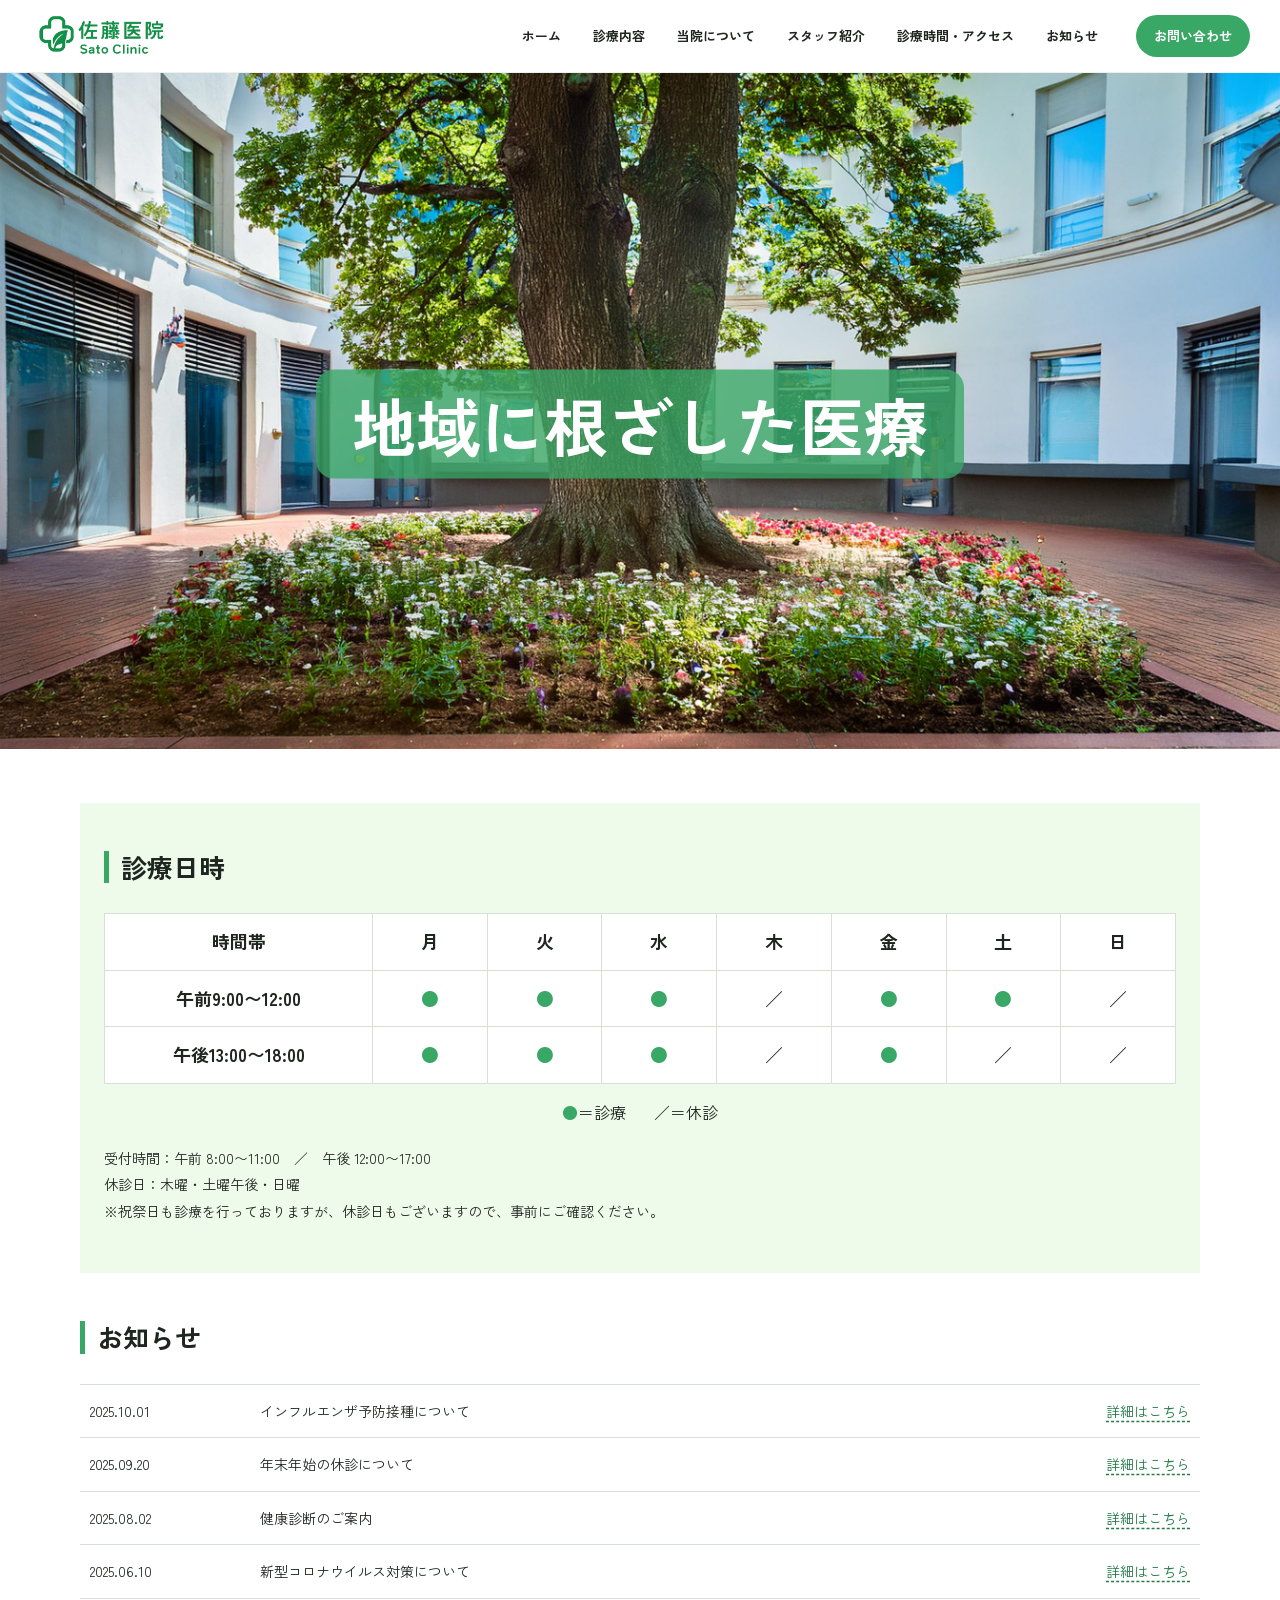
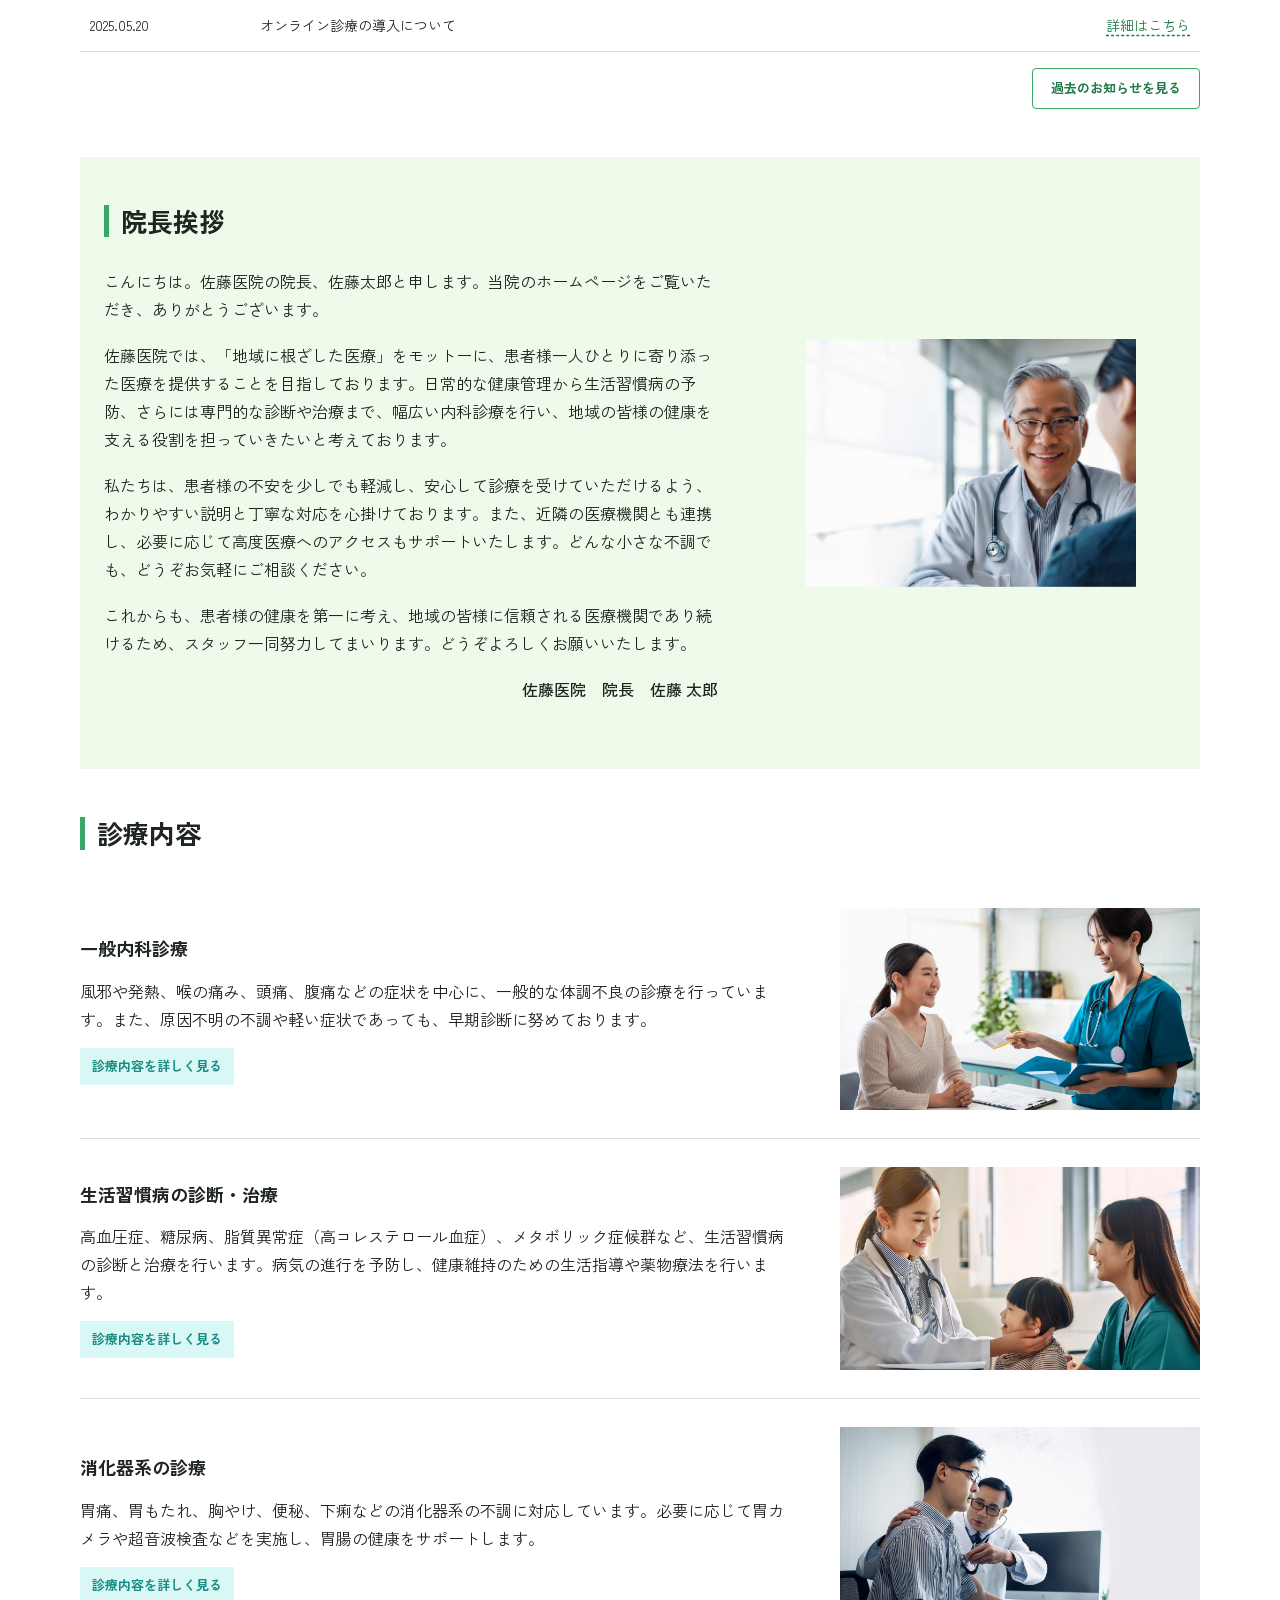
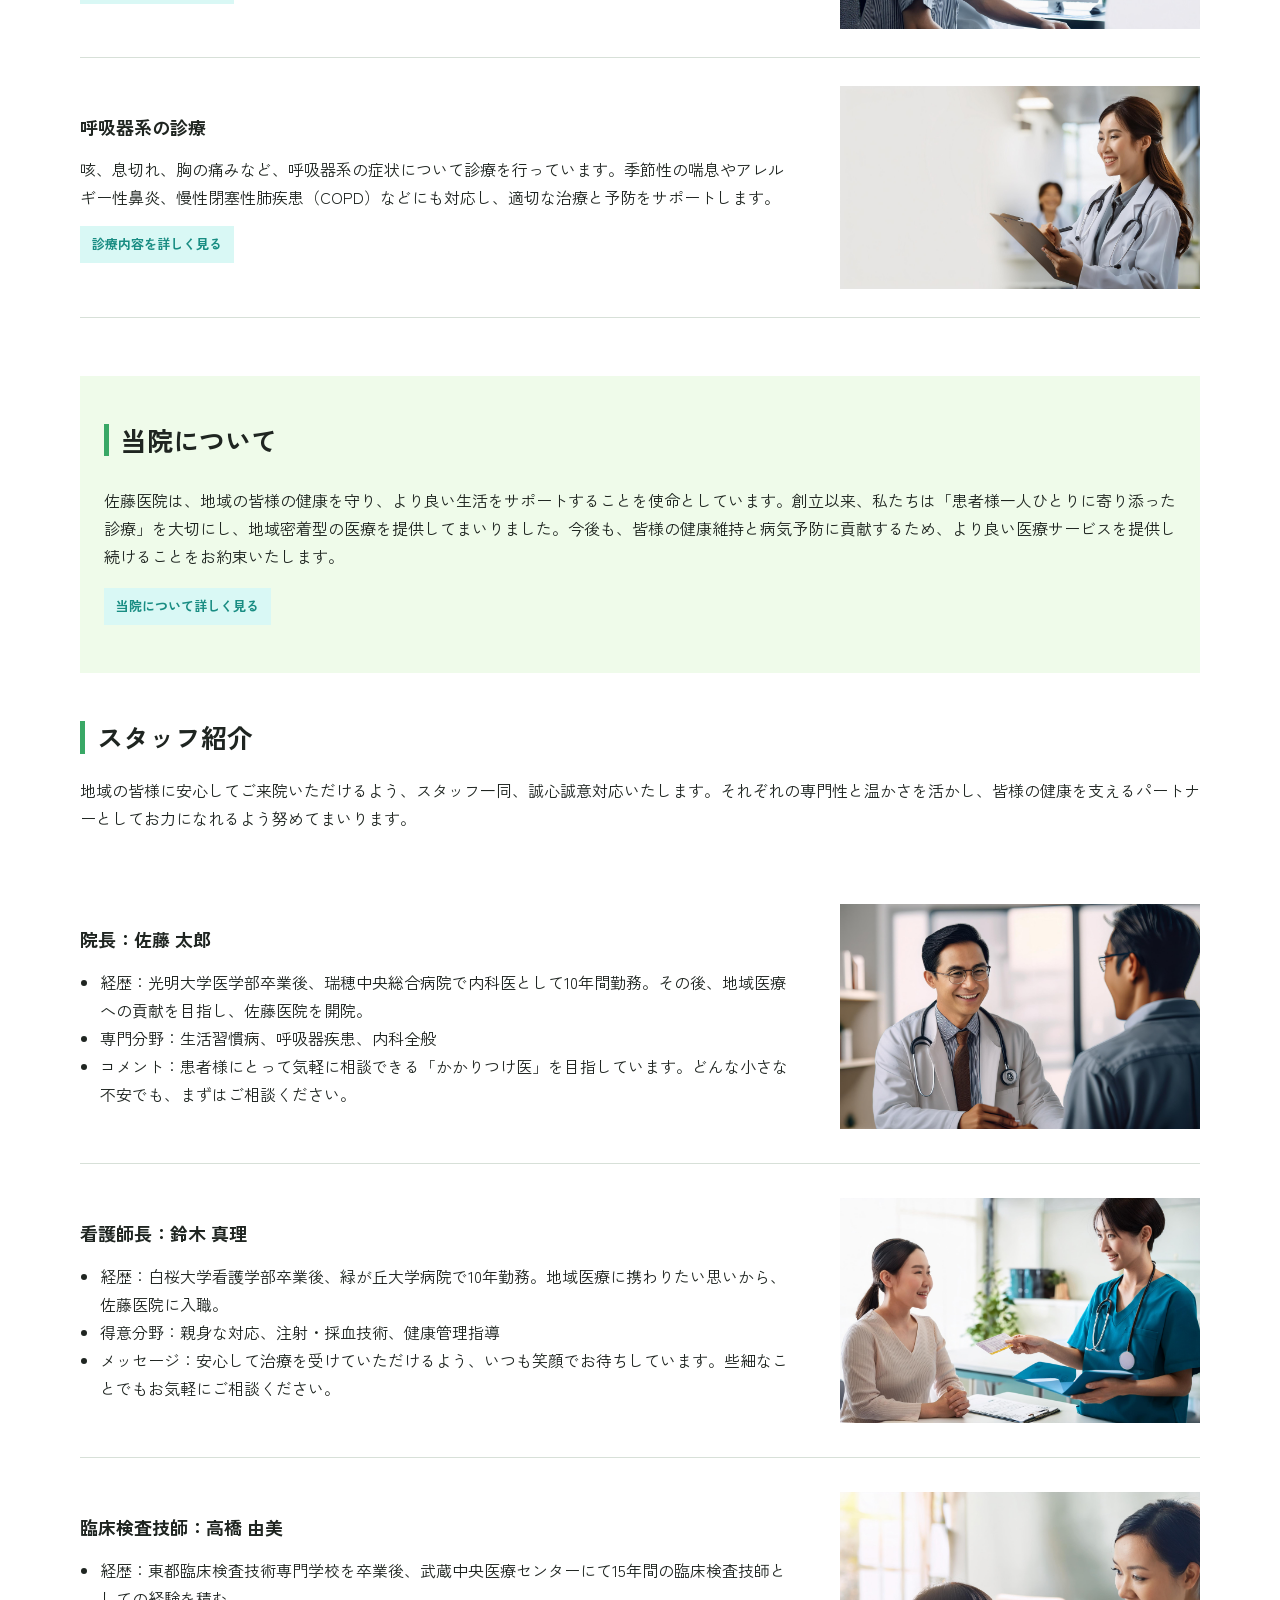
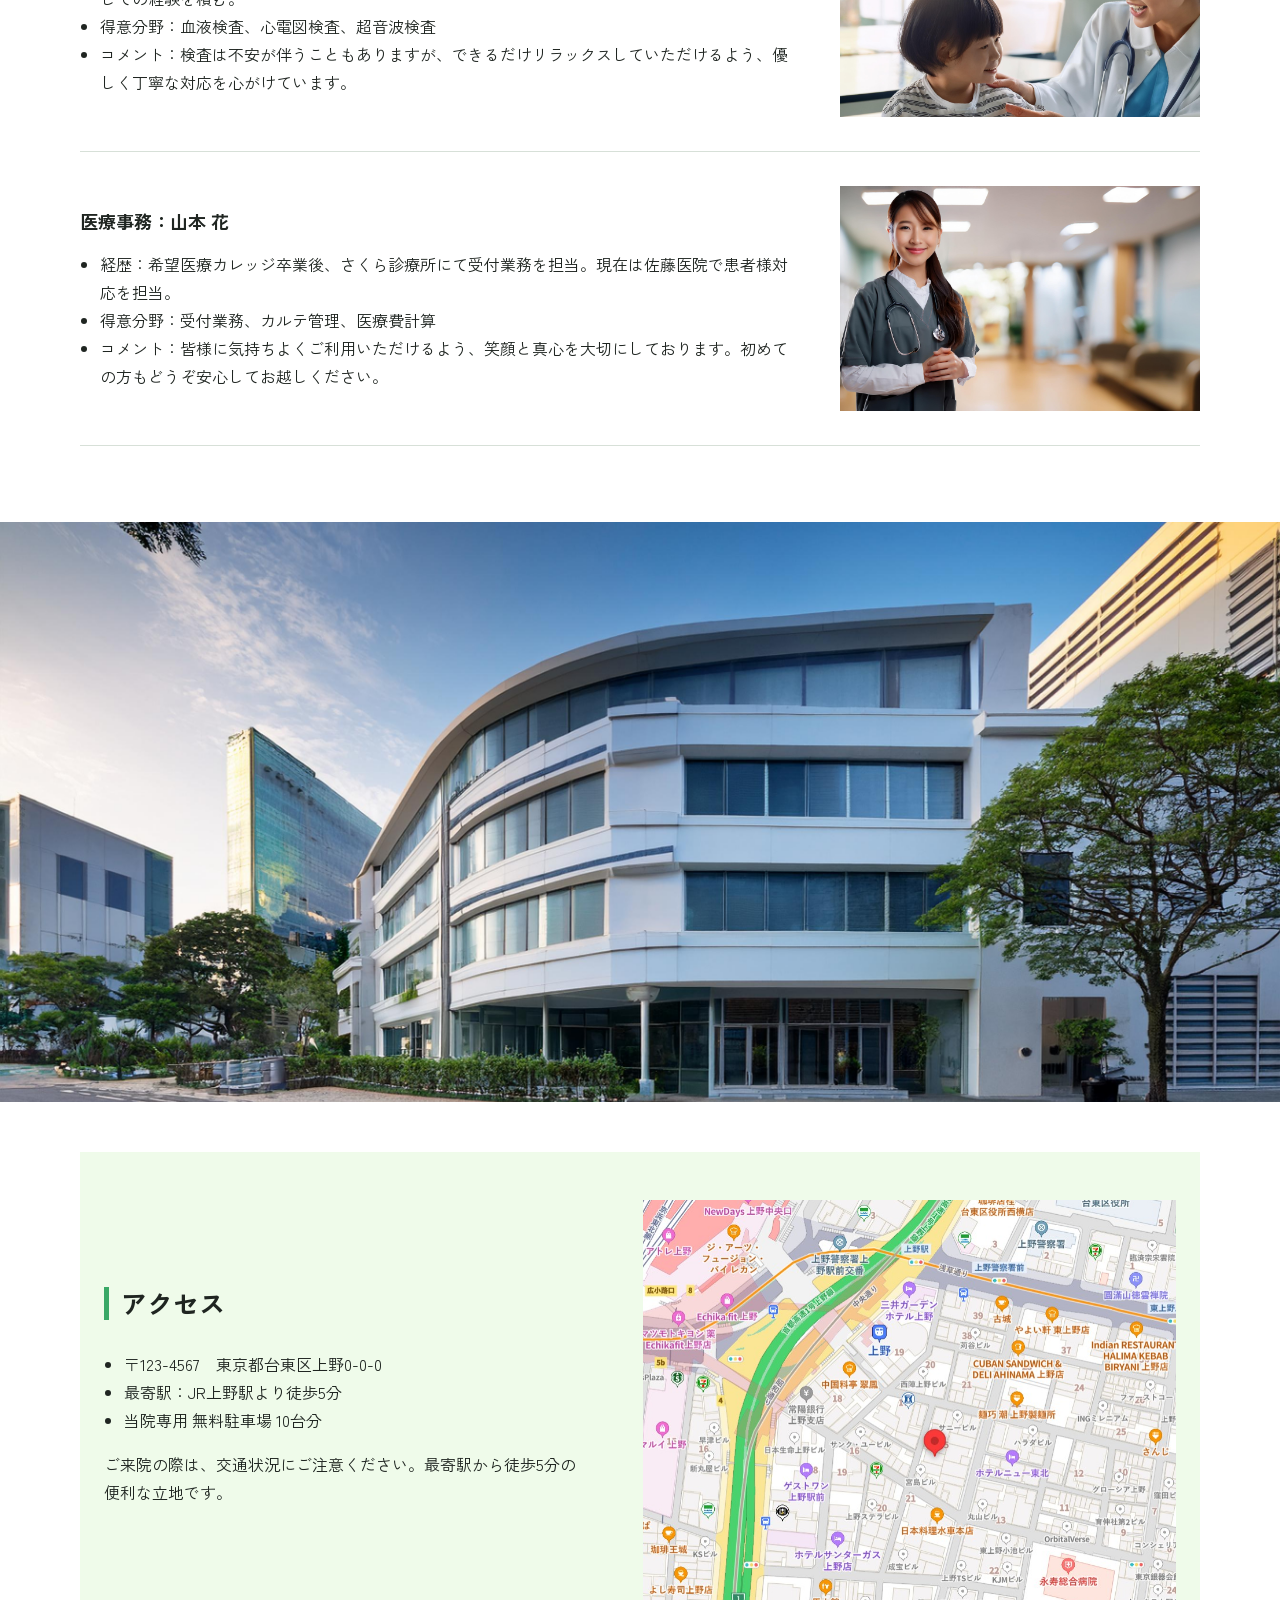
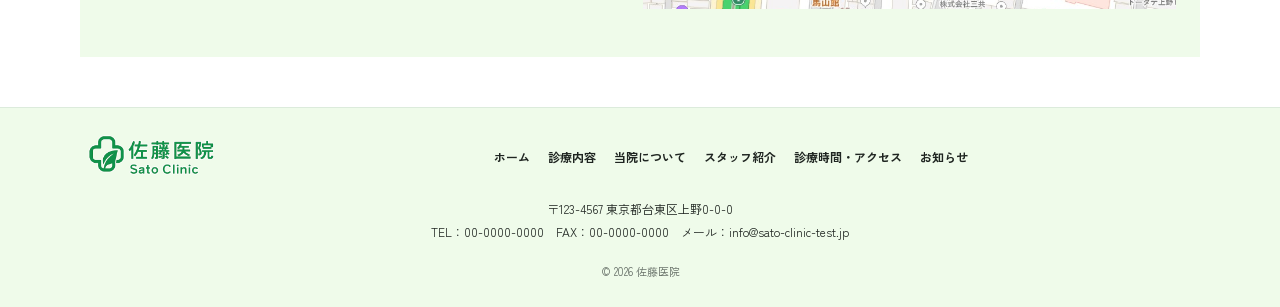
==== index.html @ 39b51974 "スマホ化をコミット" ====
<!doctype html>
<html lang="ja">

<head>
  <meta charset="UTF-8">
  <meta name="viewport" content="width=device-width, initial-scale=1.0">
  <meta name="description" content="佐藤医院は地域に根ざした医療を大切にし、患者様一人ひとりに寄り添った診療を行っています。">
  <title>佐藤医院 | 地域に根ざした医療</title>
  <link rel="preconnect" href="https://fonts.googleapis.com">
  <link rel="preconnect" href="https://fonts.gstatic.com" crossorigin>
  <link href="https://fonts.googleapis.com/css2?family=Zen+Kaku+Gothic+New:wght@400;500;700&display=swap"
    rel="stylesheet">
  <link rel="stylesheet" href="CSS/style.css">
</head>

<body>
  <header class="site-header">
    <div class="header-inner">
      <a class="brand" href="#top" aria-label="佐藤医院 トップへ">
        <img src="img/logo.png" alt="佐藤医院 Sato Clinic">
      </a>
      <button class="menu-toggle" type="button" aria-expanded="false" aria-controls="global-nav" aria-label="メニューを開く">
        <span class="menu-icon" aria-hidden="true"><span></span><span></span><span></span></span>
        <span class="menu-label">メニュー</span>
      </button>
      <nav id="global-nav" class="global-nav" aria-label="メインナビゲーション">
        <a href="#top">ホーム</a>
        <a href="#services">診療内容</a>
        <a href="#about">当院について</a>
        <a href="#staff">スタッフ紹介</a>
        <a href="#hours">診療時間・アクセス</a>
        <a href="#news">お知らせ</a>
        <a class="contact-button mobile-contact" href="mailto:info@sato-clinic-test.jp">お問い合わせ</a>
      </nav>
      <a class="contact-button" href="mailto:info@sato-clinic-test.jp">お問い合わせ</a>
    </div>
  </header>

  <main id="top">
    <section class="hero" aria-label="メインビジュアル">
      <img src="img/hero.jpg" alt="佐藤医院の中庭">
      <div class="hero-copy">地域に根ざした医療</div>
    </section>

    <div class="page-width">
      <section id="hours" class="section tint-section hours-section">
        <h2 class="section-title">診療日時</h2>
        <div class="table-wrap">
          <table class="hours-table">
            <thead>
              <tr>
                <th>時間帯</th>
                <th>月</th>
                <th>火</th>
                <th>水</th>
                <th>木</th>
                <th>金</th>
                <th>土</th>
                <th>日</th>
              </tr>
            </thead>
            <tbody>
              <tr>
                <th>午前9:00〜12:00</th>
                <td class="open">●</td>
                <td class="open">●</td>
                <td class="open">●</td>
                <td>／</td>
                <td class="open">●</td>
                <td class="open">●</td>
                <td>／</td>
              </tr>
              <tr>
                <th>午後13:00〜18:00</th>
                <td class="open">●</td>
                <td class="open">●</td>
                <td class="open">●</td>
                <td>／</td>
                <td class="open">●</td>
                <td>／</td>
                <td>／</td>
              </tr>
            </tbody>
          </table>
        </div>
        <div class="legend"><span><b class="open-dot">●</b>＝診療</span><span>／＝休診</span></div>
        <div class="hours-note">
          <p>受付時間：午前 8:00〜11:00　／　午後 12:00〜17:00</p>
          <p>休診日：木曜・土曜午後・日曜</p>
          <p>※祝祭日も診療を行っておりますが、休診日もございますので、事前にご確認ください。</p>
        </div>
      </section>

      <section id="news" class="section news-section">
        <h2 class="section-title">お知らせ</h2>
        <div class="news-list">
          <a href="#"><time>2025.10.01</time><span>インフルエンザ予防接種について</span><em>詳細はこちら</em></a>
          <a href="#"><time>2025.09.20</time><span>年末年始の休診について</span><em>詳細はこちら</em></a>
          <a href="#"><time>2025.08.02</time><span>健康診断のご案内</span><em>詳細はこちら</em></a>
          <a href="#"><time>2025.06.10</time><span>新型コロナウイルス対策について</span><em>詳細はこちら</em></a>
          <a href="#"><time>2025.05.20</time><span>オンライン診療の導入について</span><em>詳細はこちら</em></a>
        </div>
        <div class="section-action"><a class="outline-button" href="#">過去のお知らせを見る</a></div>
      </section>

      <section class="section tint-section split-section director-section">
        <div class="split-copy">
          <h2 class="section-title">院長挨拶</h2>
          <p>こんにちは。佐藤医院の院長、佐藤太郎と申します。当院のホームページをご覧いただき、ありがとうございます。</p>
          <p>
            佐藤医院では、「地域に根ざした医療」をモットーに、患者様一人ひとりに寄り添った医療を提供することを目指しております。日常的な健康管理から生活習慣病の予防、さらには専門的な診断や治療まで、幅広い内科診療を行い、地域の皆様の健康を支える役割を担っていきたいと考えております。
          </p>
          <p>
            私たちは、患者様の不安を少しでも軽減し、安心して診療を受けていただけるよう、わかりやすい説明と丁寧な対応を心掛けております。また、近隣の医療機関とも連携し、必要に応じて高度医療へのアクセスもサポートいたします。どんな小さな不調でも、どうぞお気軽にご相談ください。
          </p>
          <p>これからも、患者様の健康を第一に考え、地域の皆様に信頼される医療機関であり続けるため、スタッフ一同努力してまいります。どうぞよろしくお願いいたします。</p>
          <p class="signature">佐藤医院　院長　佐藤 太郎</p>
        </div>
        <figure class="split-image"><img src="img/director.jpg" alt="患者様と話す院長"></figure>
      </section>

      <section id="services" class="section services-section">
        <h2 class="section-title">診療内容</h2>
        <article class="service-row">
          <div>
            <h3>一般内科診療</h3>
            <p>風邪や発熱、喉の痛み、頭痛、腹痛などの症状を中心に、一般的な体調不良の診療を行っています。また、原因不明の不調や軽い症状であっても、早期診断に努めております。</p><a
              class="small-button" href="#">診療内容を詳しく見る</a>
          </div>
          <img src="img/service_general.jpg" alt="一般内科診療のイメージ">
        </article>
        <article class="service-row">
          <div>
            <h3>生活習慣病の診断・治療</h3>
            <p>高血圧症、糖尿病、脂質異常症（高コレステロール血症）、メタボリック症候群など、生活習慣病の診断と治療を行います。病気の進行を予防し、健康維持のための生活指導や薬物療法を行います。</p><a
              class="small-button" href="#">診療内容を詳しく見る</a>
          </div>
          <img src="img/service_lifestyle.jpg" alt="生活習慣病診療のイメージ">
        </article>
        <article class="service-row">
          <div>
            <h3>消化器系の診療</h3>
            <p>胃痛、胃もたれ、胸やけ、便秘、下痢などの消化器系の不調に対応しています。必要に応じて胃カメラや超音波検査などを実施し、胃腸の健康をサポートします。</p><a class="small-button"
              href="#">診療内容を詳しく見る</a>
          </div>
          <img src="img/service_digestive.jpg" alt="消化器系の診療イメージ">
        </article>
        <article class="service-row">
          <div>
            <h3>呼吸器系の診療</h3>
            <p>咳、息切れ、胸の痛みなど、呼吸器系の症状について診療を行っています。季節性の喘息やアレルギー性鼻炎、慢性閉塞性肺疾患（COPD）などにも対応し、適切な治療と予防をサポートします。</p><a
              class="small-button" href="#">診療内容を詳しく見る</a>
          </div>
          <img src="img/service_respiratory.jpg" alt="呼吸器系の診療イメージ">
        </article>
      </section>

      <section id="about" class="section tint-section about-section">
        <h2 class="section-title">当院について</h2>
        <p>
          佐藤医院は、地域の皆様の健康を守り、より良い生活をサポートすることを使命としています。創立以来、私たちは「患者様一人ひとりに寄り添った診療」を大切にし、地域密着型の医療を提供してまいりました。今後も、皆様の健康維持と病気予防に貢献するため、より良い医療サービスを提供し続けることをお約束いたします。
        </p>
        <a class="small-button" href="#">当院について詳しく見る</a>
      </section>

      <section id="staff" class="section staff-section">
        <h2 class="section-title">スタッフ紹介</h2>
        <p class="section-intro">
          地域の皆様に安心してご来院いただけるよう、スタッフ一同、誠心誠意対応いたします。それぞれの専門性と温かさを活かし、皆様の健康を支えるパートナーとしてお力になれるよう努めてまいります。</p>

        <article class="staff-row">
          <div>
            <h3>院長：佐藤 太郎</h3>
            <ul>
              <li>経歴：光明大学医学部卒業後、瑞穂中央総合病院で内科医として10年間勤務。その後、地域医療への貢献を目指し、佐藤医院を開院。</li>
              <li>専門分野：生活習慣病、呼吸器疾患、内科全般</li>
              <li>コメント：患者様にとって気軽に相談できる「かかりつけ医」を目指しています。どんな小さな不安でも、まずはご相談ください。</li>
            </ul>
          </div>
          <img src="img/staff_director.jpg" alt="院長 佐藤太郎">
        </article>
        <article class="staff-row">
          <div>
            <h3>看護師長：鈴木 真理</h3>
            <ul>
              <li>経歴：白桜大学看護学部卒業後、緑が丘大学病院で10年勤務。地域医療に携わりたい思いから、佐藤医院に入職。</li>
              <li>得意分野：親身な対応、注射・採血技術、健康管理指導</li>
              <li>メッセージ：安心して治療を受けていただけるよう、いつも笑顔でお待ちしています。些細なことでもお気軽にご相談ください。</li>
            </ul>
          </div>
          <img src="img/staff_nurse.jpg" alt="看護師長 鈴木真理">
        </article>
        <article class="staff-row">
          <div>
            <h3>臨床検査技師：高橋 由美</h3>
            <ul>
              <li>経歴：東都臨床検査技術専門学校を卒業後、武蔵中央医療センターにて15年間の臨床検査技師としての経験を積む。</li>
              <li>得意分野：血液検査、心電図検査、超音波検査</li>
              <li>コメント：検査は不安が伴うこともありますが、できるだけリラックスしていただけるよう、優しく丁寧な対応を心がけています。</li>
            </ul>
          </div>
          <img src="img/staff_technician.jpg" alt="臨床検査技師 高橋由美">
        </article>
        <article class="staff-row">
          <div>
            <h3>医療事務：山本 花</h3>
            <ul>
              <li>経歴：希望医療カレッジ卒業後、さくら診療所にて受付業務を担当。現在は佐藤医院で患者様対応を担当。</li>
              <li>得意分野：受付業務、カルテ管理、医療費計算</li>
              <li>コメント：皆様に気持ちよくご利用いただけるよう、笑顔と真心を大切にしております。初めての方もどうぞ安心してお越しください。</li>
            </ul>
          </div>
          <img src="img/staff_office.jpg" alt="医療事務 山本花">
        </article>
      </section>
    </div>

    <section class="hospital-visual"><img src="img/hospital.jpg" alt="佐藤医院 外観"></section>

    <div class="page-width">
      <section id="access" class="section tint-section access-section">
        <div class="access-copy">
          <h2 class="section-title">アクセス</h2>
          <ul>
            <li>〒123-4567　東京都台東区上野0-0-0</li>
            <li>最寄駅：JR上野駅より徒歩5分</li>
            <li>当院専用 無料駐車場 10台分</li>
          </ul>
          <p>ご来院の際は、交通状況にご注意ください。最寄駅から徒歩5分の便利な立地です。</p>
        </div>
        <a class="map-link" href="https://maps.google.com/" target="_blank" rel="noopener"><img src="img/map.jpg"
            alt="佐藤医院周辺地図"></a>
      </section>
    </div>
  </main>

  <footer class="site-footer">
    <div class="footer-inner page-width">
      <img class="footer-logo" src="img/logo.png" alt="佐藤医院">
      <nav class="footer-nav" aria-label="フッターナビゲーション">
        <a href="#top">ホーム</a><a href="#services">診療内容</a><a href="#about">当院について</a><a href="#staff">スタッフ紹介</a><a
          href="#hours">診療時間・アクセス</a><a href="#news">お知らせ</a>
      </nav>
      <div class="footer-info">
        <p>〒123-4567 東京都台東区上野0-0-0</p>
        <p>TEL：00-0000-0000　FAX：00-0000-0000　メール：info@sato-clinic-test.jp</p>
      </div>
      <small>© 2026 佐藤医院</small>
    </div>
  </footer>
  <script src="JS/script.js"></script>
</body>

</html>
---- CSS/style.css ----
:root {
  --green: #39a866;
  --green-dark: #237b48;
  --green-soft: #effbea;
  --line: #d7e0d8;
  --text: #1f2521;
  --muted: #687169;
  --white: #fff;
  --max: 1120px;
}

* {
  box-sizing: border-box
}

html {
  scroll-behavior: smooth
}

body {
  margin: 0;
  font-family: "Zen Kaku Gothic New", "Noto Sans JP", sans-serif;
  color: var(--text);
  background: #fff;
  line-height: 1.75;
  font-size: 16px
}

a {
  color: inherit;
  text-decoration: none
}

img {
  display: block;
  max-width: 100%
}

.page-width {
  width: min(var(--max), calc(100% - 48px));
  margin-inline: auto
}

.site-header {
  position: sticky;
  top: 0;
  z-index: 100;
  background: rgba(255, 255, 255, .96);
  border-bottom: 1px solid #edf0ed;
  backdrop-filter: blur(8px)
}

.header-inner {
  width: min(1220px, calc(100% - 36px));
  height: 72px;
  margin: auto;
  display: flex;
  align-items: center;
  gap: 22px
}

.brand {
  width: 145px;
  flex: 0 0 auto
}

.brand img,
.footer-logo {
  width: 100%;
  height: auto
}

.global-nav {
  display: flex;
  align-items: stretch;
  margin-left: auto;
  height: 100%
}

.global-nav a {
  display: flex;
  align-items: center;
  justify-content: center;
  padding: 0 16px;
  font-size: 13px;
  font-weight: 700;
  white-space: nowrap;
  transition: .2s
}

.global-nav a:hover {
  color: var(--green-dark);
  background: var(--green-soft)
}

.contact-button,
.outline-button,
.small-button {
  display: inline-flex;
  align-items: center;
  justify-content: center;
  border-radius: 4px;
  font-weight: 700;
  transition: .2s
}

.contact-button {
  background: var(--green);
  color: #fff;
  padding: 10px 18px;
  font-size: 13px;
  white-space: nowrap;
  border-radius: 999px
}

.contact-button:hover {
  background: var(--green-dark)
}

.global-nav .mobile-contact {
  display: none
}

.menu-toggle {
  display: none;
  margin-left: auto;
  border: 1px solid var(--green);
  background: #fff;
  color: var(--green-dark);
  padding: 9px 12px;
  border-radius: 4px;
  font-weight: 700;
  align-items: center;
  gap: 8px;
  cursor: pointer
}

.menu-icon {
  position: relative;
  display: inline-block;
  width: 20px;
  height: 14px;
  flex: 0 0 20px
}

.menu-icon span {
  position: absolute;
  left: 0;
  width: 20px;
  height: 2px;
  border-radius: 2px;
  background: currentColor;
  transition: transform .2s ease, opacity .2s ease
}

.menu-icon span:nth-child(1) {
  top: 0
}

.menu-icon span:nth-child(2) {
  top: 6px
}

.menu-icon span:nth-child(3) {
  top: 12px
}

.menu-toggle[aria-expanded="true"] .menu-icon span:nth-child(1) {
  transform: translateY(6px) rotate(45deg)
}

.menu-toggle[aria-expanded="true"] .menu-icon span:nth-child(2) {
  opacity: 0
}

.menu-toggle[aria-expanded="true"] .menu-icon span:nth-child(3) {
  transform: translateY(-6px) rotate(-45deg)
}

.hero {
  position: relative;
  max-width: 1440px;
  margin: auto;
  aspect-ratio: 1440/760;
  overflow: hidden
}

.hero>img {
  width: 100%;
  height: 100%;
  object-fit: cover;
  object-position: center 47%
}

.hero-copy {
  position: absolute;
  left: 50%;
  top: 52%;
  transform: translate(-50%, -50%);
  padding: 16px 36px;
  background: rgba(57, 168, 102, .78);
  color: #fff;
  font-size: clamp(38px, 5vw, 72px);
  font-weight: 700;
  line-height: 1.2;
  white-space: nowrap;
  border-radius: 18px;
}

.section {
  padding: 48px 0
}

.tint-section {
  background: var(--green-soft);
  padding-inline: 24px
}

.section-title {
  margin: 0 0 30px;
  padding-left: 12px;
  border-left: 5px solid var(--green);
  font-size: 26px;
  line-height: 1.25;
  font-weight: 700
}

.section-intro {
  margin: -8px 0 38px
}

.hours-section {
  margin-top: 54px
}

.table-wrap {
  overflow-x: auto
}

.hours-table {
  width: 100%;
  border-collapse: collapse;
  background: #fff;
  table-layout: fixed;
}

.hours-table th,
.hours-table td {
  border: 1px solid var(--line);
  padding: 12px 6px;
  text-align: center;
  font-size: 18px;
}

.hours-table th:first-child,
.hours-table td:first-child {
  width: 25%;
  text-align: center;
  padding-left: 8px;
  padding-right: 8px;
}

.hours-table th:not(:first-child),
.hours-table td:not(:first-child) {
  width: 10.7%;
}

.hours-table thead th {
  font-weight: 700
}

.hours-table tbody th {
  text-align: left;
  padding-left: 20px
}

.open,
.open-dot {
  color: var(--green);
  font-weight: 700
}

.legend {
  display: flex;
  justify-content: center;
  gap: 28px;
  margin: 14px 0 20px
}

.hours-note {
  font-size: 14px
}

.hours-note p {
  margin: 2px 0
}

.news-list {
  border-top: 1px solid var(--line)
}

.news-list a {
  display: grid;
  grid-template-columns: 150px 1fr 120px;
  align-items: center;
  gap: 20px;
  padding: 14px 10px;
  border-bottom: 1px solid var(--line);
  font-size: 14px
}

.news-list a:hover {
  background: #f8fbf8
}

.news-list em {
  justify-self: end;
  color: var(--green-dark);
  font-style: normal;
  text-decoration: underline;
  text-decoration-style: dashed;
  text-underline-offset: 4px
}

.section-action {
  text-align: right;
  margin-top: 16px
}

.outline-button {
  border: 1px solid var(--green);
  color: var(--green-dark);
  padding: 8px 18px;
  font-size: 13px;
  background: #fff
}

.outline-button:hover,
.small-button:hover {
  background: var(--green);
  color: #fff
}

.split-section {
  display: grid;
  grid-template-columns: 1.35fr .9fr;
  gap: 48px;
  align-items: center
}

.split-copy p {
  margin: 0 0 18px
}

.signature {
  text-align: right;
  font-weight: 500
}

.split-image img {
  width: 100%;
  aspect-ratio: 4/3;
  object-fit: cover
}

.services-section {
  padding-bottom: 30px
}

.service-row,
.staff-row {
  display: grid;
  grid-template-columns: 1fr 360px;
  gap: 50px;
  padding: 28px 0;
  border-bottom: 1px solid var(--line);
  align-items: center
}

.service-row h3,
.staff-row h3 {
  font-size: 18px;
  margin: 0 0 12px
}

.service-row p {
  margin: 0 0 15px
}

.service-row img {
  width: 100%;
  aspect-ratio: 16/9;
  object-fit: cover
}

.small-button {
  background: #d9f8f5;
  color: #198d83;
  padding: 7px 12px;
  font-size: 13px;
  border-radius: 0
}

.about-section {
  margin-top: 28px
}

.about-section p {
  margin: 0 0 18px
}

.staff-row {
  grid-template-columns: 1fr 360px;
  padding-block: 34px
}

.staff-row ul {
  margin: 0;
  padding-left: 20px
}

.staff-row img {
  width: 100%;
  aspect-ratio: 16/10;
  object-fit: cover
}

.hospital-visual {
  margin-top: 28px
}

.hospital-visual img {
  width: 100%;
  max-height: 580px;
  object-fit: cover
}

.access-section {
  margin: 50px auto;
  display: grid;
  grid-template-columns: 1fr 1.1fr;
  gap: 55px;
  align-items: center
}

.access-copy ul {
  padding-left: 20px
}

.map-link img {
  width: 100%;
  aspect-ratio: 1.3/1;
  object-fit: cover
}

.site-footer {
  border-top: 1px solid #dcebdc;
  background: var(--green-soft);
  padding: 26px 0
}

.footer-inner {
  display: grid;
  grid-template-columns: 150px 1fr;
  gap: 18px 32px;
  align-items: center
}

.footer-logo {
  width: 145px
}

.footer-nav {
  display: flex;
  justify-content: center;
  align-items: center;
  gap: 18px;
  flex-wrap: wrap;
  font-size: 12px;
  font-weight: 700;
  width: 100%;
}

.footer-info {
  grid-column: 1/-1;
  text-align: center;
  font-size: 12px
}

.footer-info p {
  margin: 2px
}

.site-footer small {
  grid-column: 1/-1;
  text-align: center;
  font-size: 11px;
  color: var(--muted)
}

@media (max-width:980px) {
  .header-inner {
    height: 64px
  }

  .brand {
    width: 125px
  }

  .menu-toggle {
    display: inline-flex
  }

  .global-nav {
    position: absolute;
    left: 0;
    right: 0;
    top: 64px;
    height: auto;
    background: var(--green-soft);
    display: none;
    flex-direction: column;
    border-bottom: 1px solid var(--line);
    box-shadow: 0 8px 18px rgba(35, 123, 72, .08)
  }

  .global-nav.open {
    display: flex
  }

  .global-nav a {
    padding: 14px 24px;
    justify-content: flex-start;
    border-top: 1px solid #e5eee6;
    background: #fff
  }

  .global-nav .mobile-contact {
    display: flex;
    justify-content: center;
    margin: 12px 16px 16px;
    padding: 12px 20px;
    border-top: 0;
    border-radius: 999px;
    background: var(--green);
    color: #fff
  }

  .global-nav .mobile-contact:hover {
    background: var(--green-dark);
    color: #fff
  }

  .contact-button {
    display: none
  }

  .hero {
    aspect-ratio: 16/8
  }

  .hero-copy {
    font-size: clamp(28px, 5vw, 46px)
  }

  .split-section,
  .access-section {
    grid-template-columns: 1fr
  }

  .split-image {
    order: -1
  }

  .split-image img {
    max-height: 420px
  }

  .service-row,
  .staff-row {
    grid-template-columns: 1fr 300px;
    gap: 30px
  }
}

@media (max-width:720px) {
  body {
    font-size: 15px
  }

  .page-width {
    width: min(100% - 28px, var(--max))
  }

  .hero {
    aspect-ratio: 4/3
  }

  .hero-copy {
    width: max-content;
    max-width: 90%;
    font-size: 28px;
    padding: 10px 18px
  }

  .section {
    padding: 36px 0
  }

  .tint-section {
    padding-inline: 16px
  }

  .section-title {
    font-size: 22px;
    margin-bottom: 22px
  }

  .hours-section {
    margin-top: 28px
  }

  .hours-table th,
  .hours-table td {
    font-size: 14px;
    padding: 10px 8px
  }

  .news-list a {
    grid-template-columns: 1fr 95px;
    gap: 6px 14px;
    padding: 13px 4px
  }

  .news-list time {
    grid-column: 1/-1;
    font-size: 12px;
    color: var(--muted)
  }

  .news-list em {
    grid-column: 2;
    grid-row: 2
  }

  .section-action {
    text-align: center
  }

  .split-section {
    gap: 24px
  }

  .service-row,
  .staff-row {
    grid-template-columns: 1fr;
    gap: 18px
  }

  .service-row img,
  .staff-row img {
    grid-row: 1;
    max-height: 260px
  }

  .staff-row {
    padding-block: 28px
  }

  .access-section {
    gap: 26px
  }

  .footer-inner {
    grid-template-columns: 1fr;
    text-align: center
  }

  .footer-logo {
    margin: auto
  }

  .footer-nav {
    justify-content: center
  }

  .footer-info,
  .site-footer small {
    grid-column: 1
  }

  .global-nav a {
    font-size: 14px
  }
}
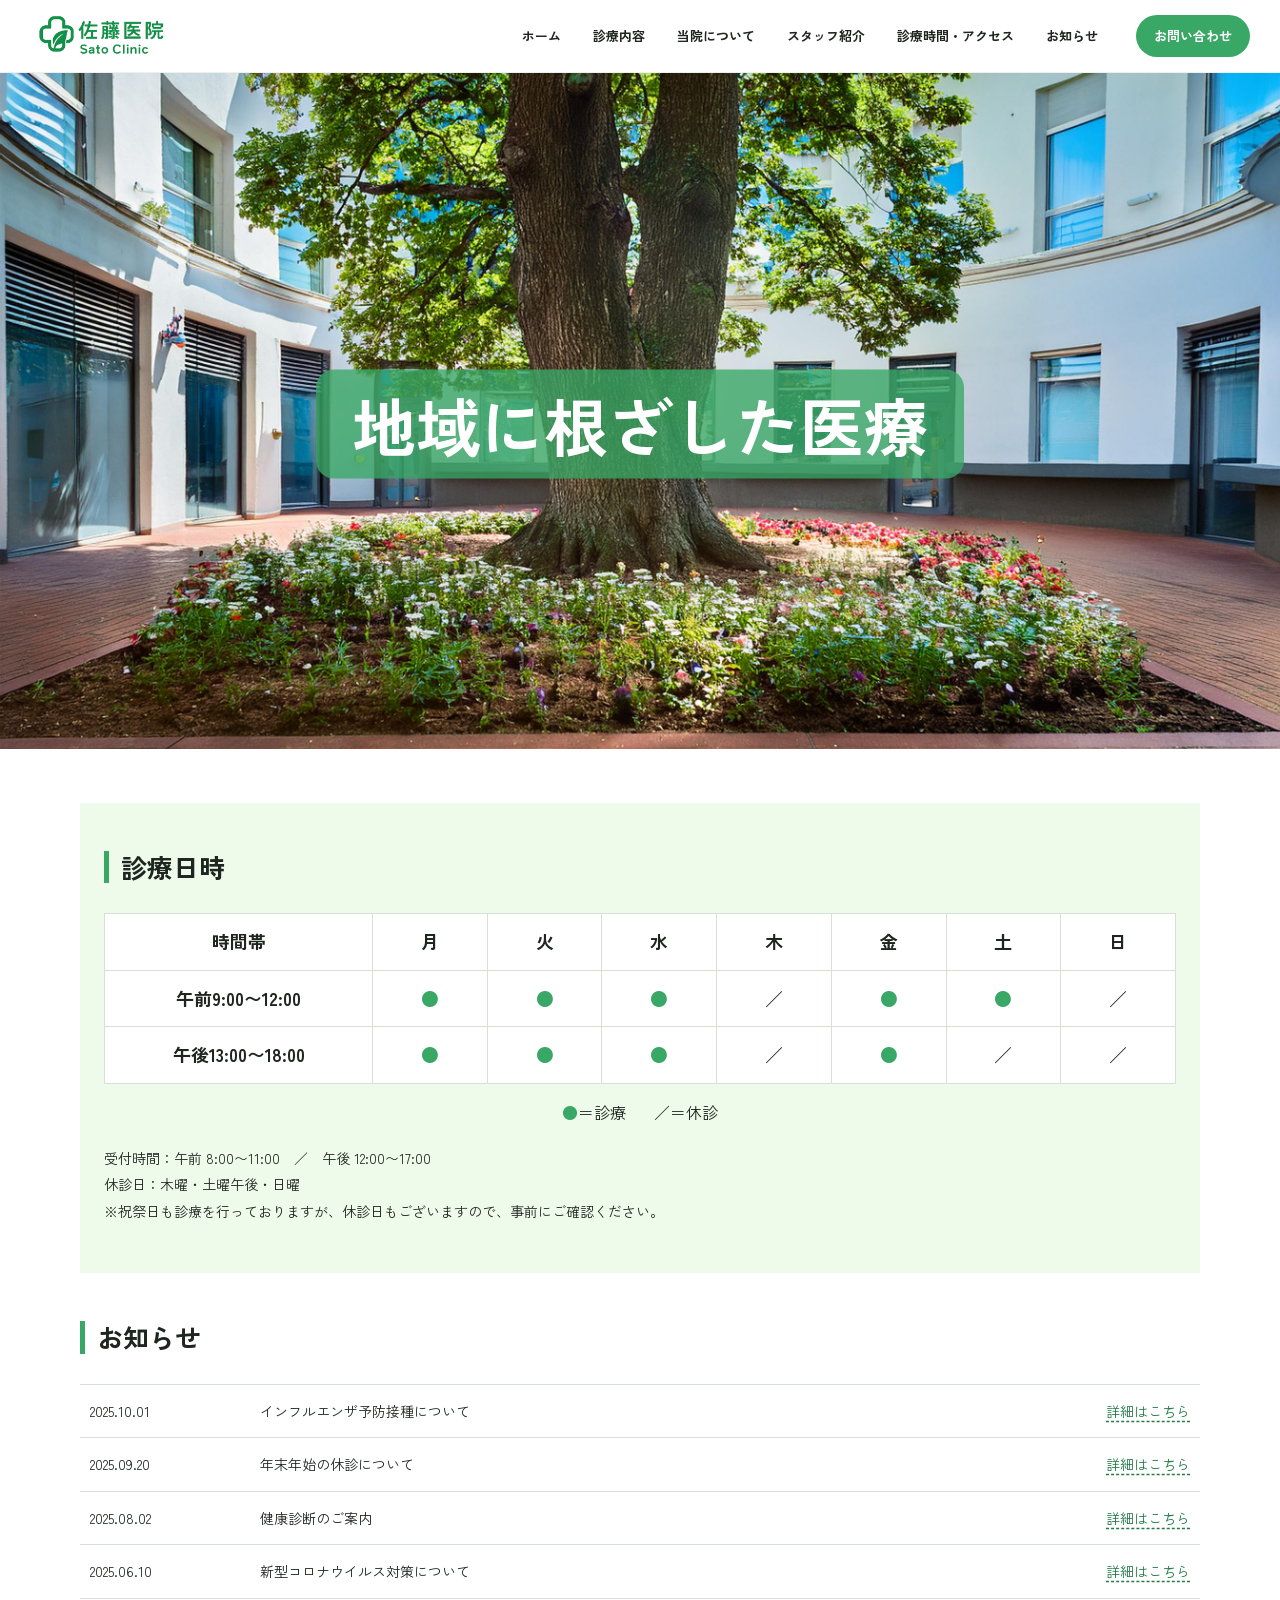
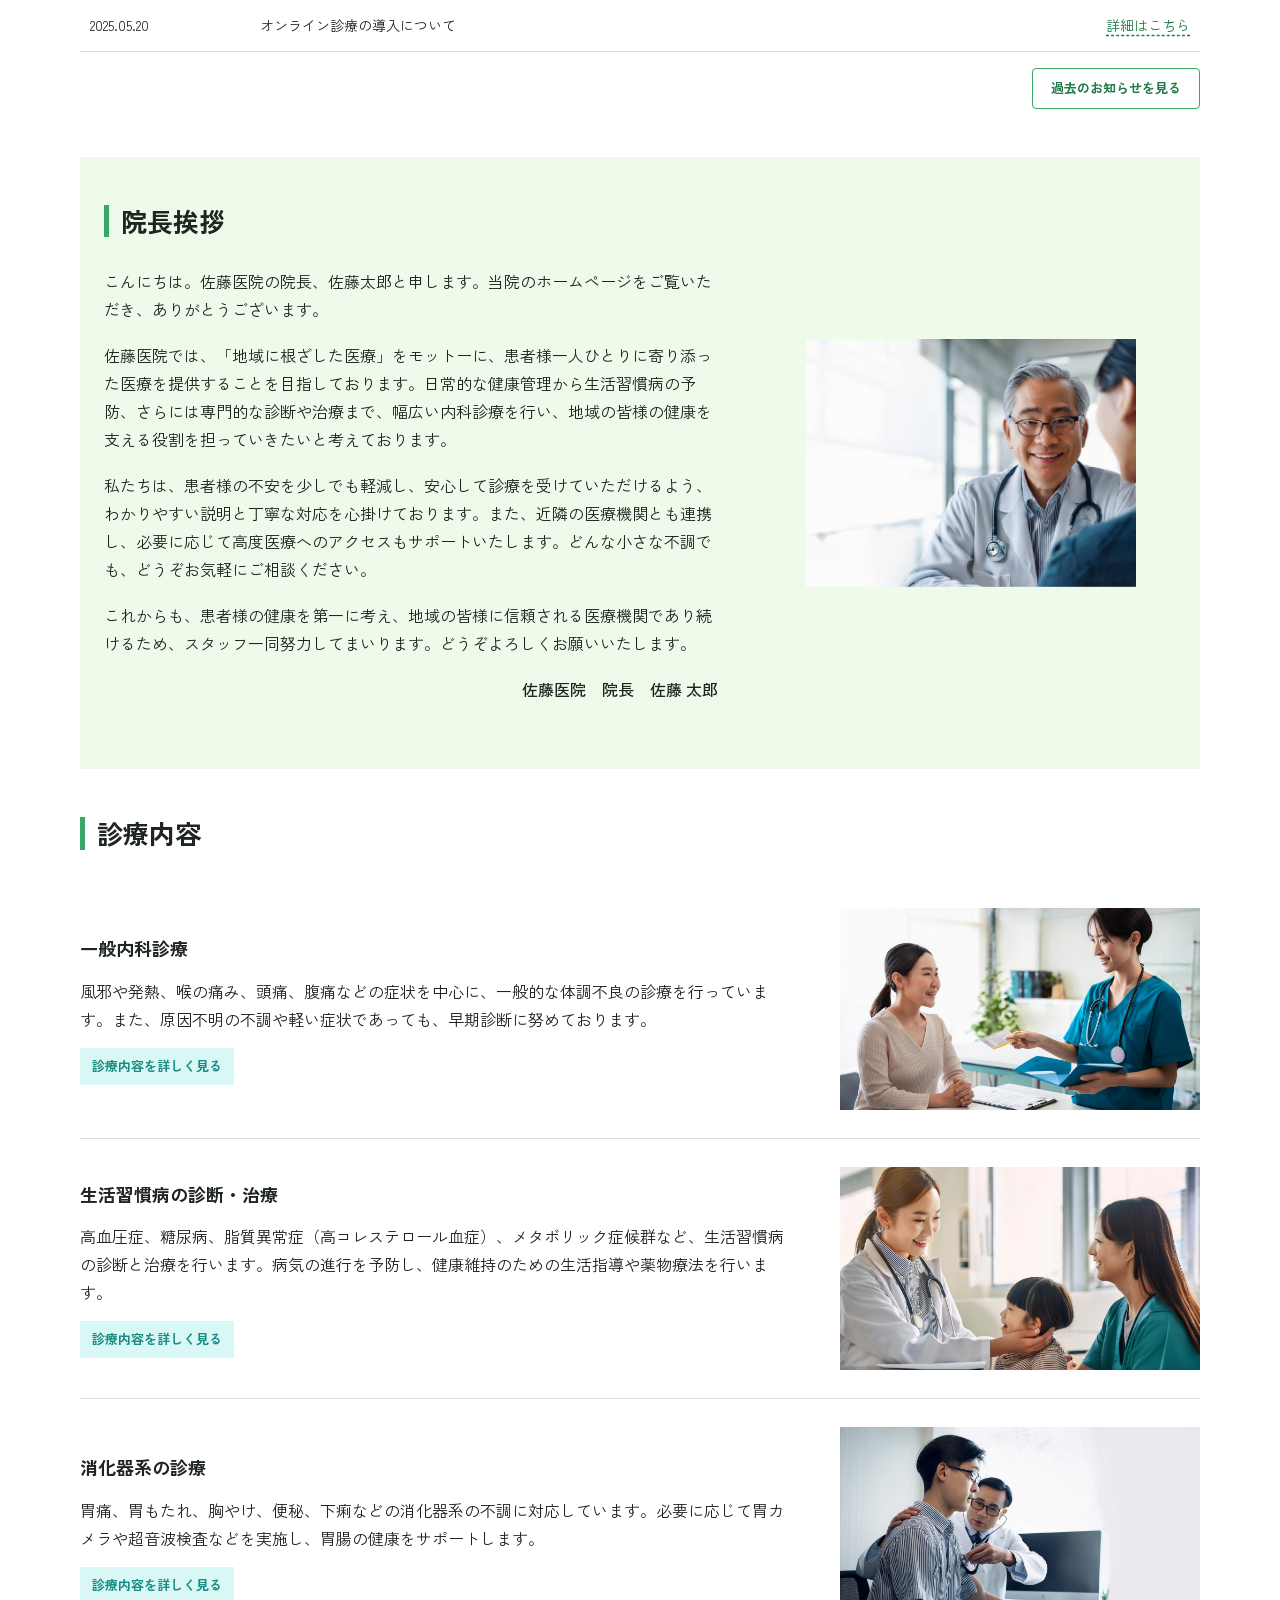
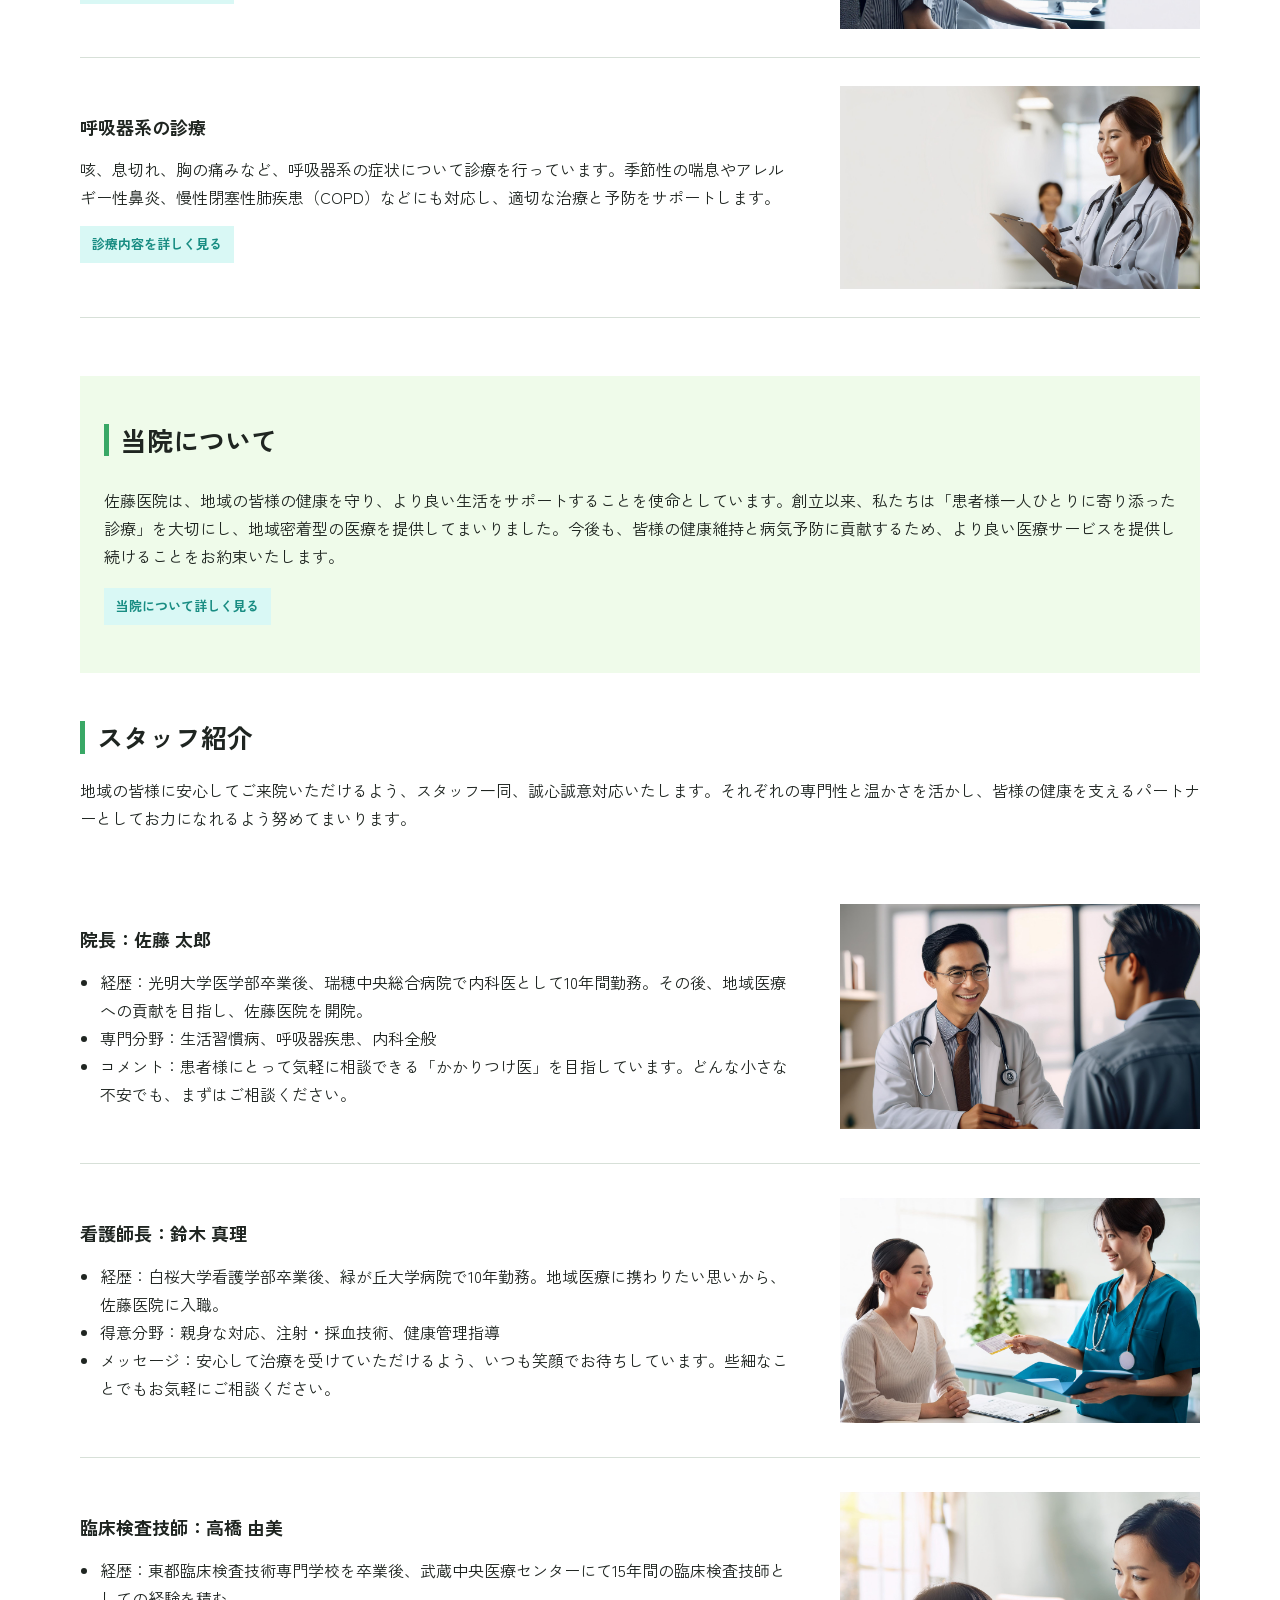
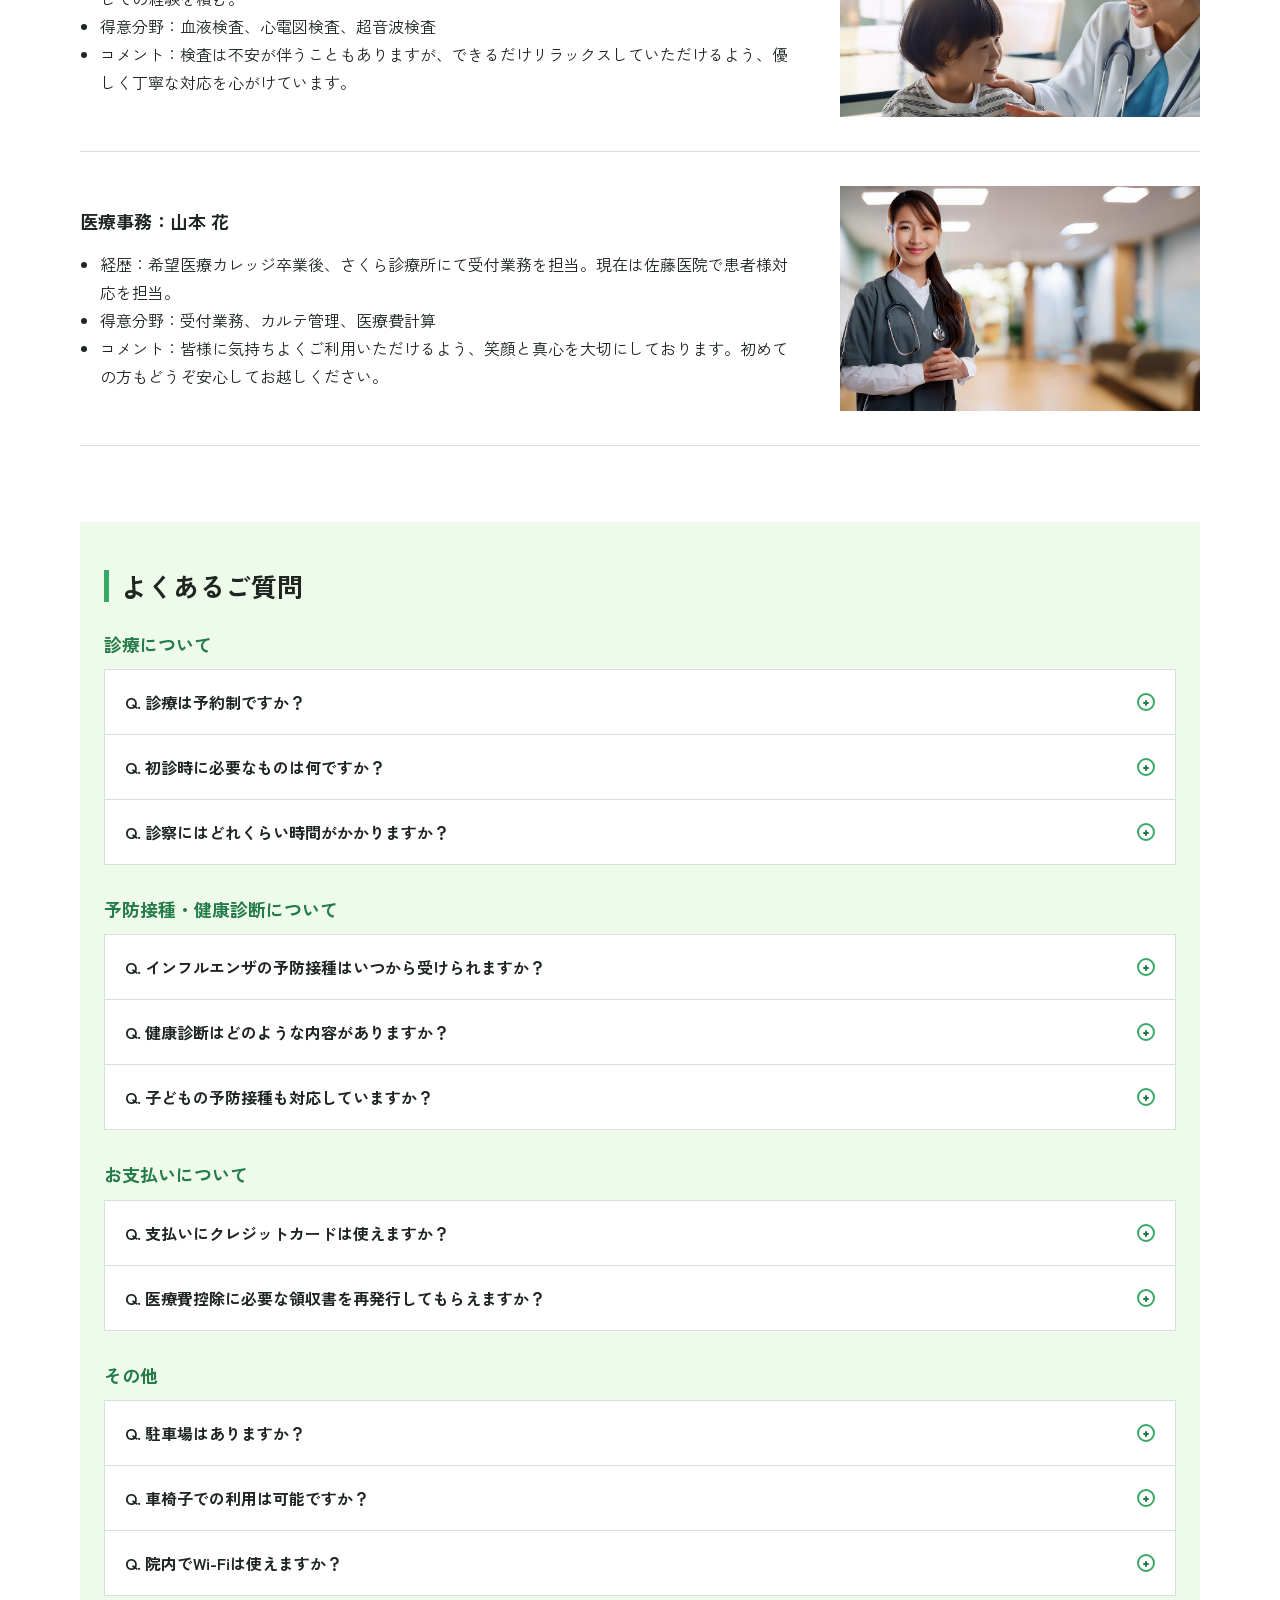
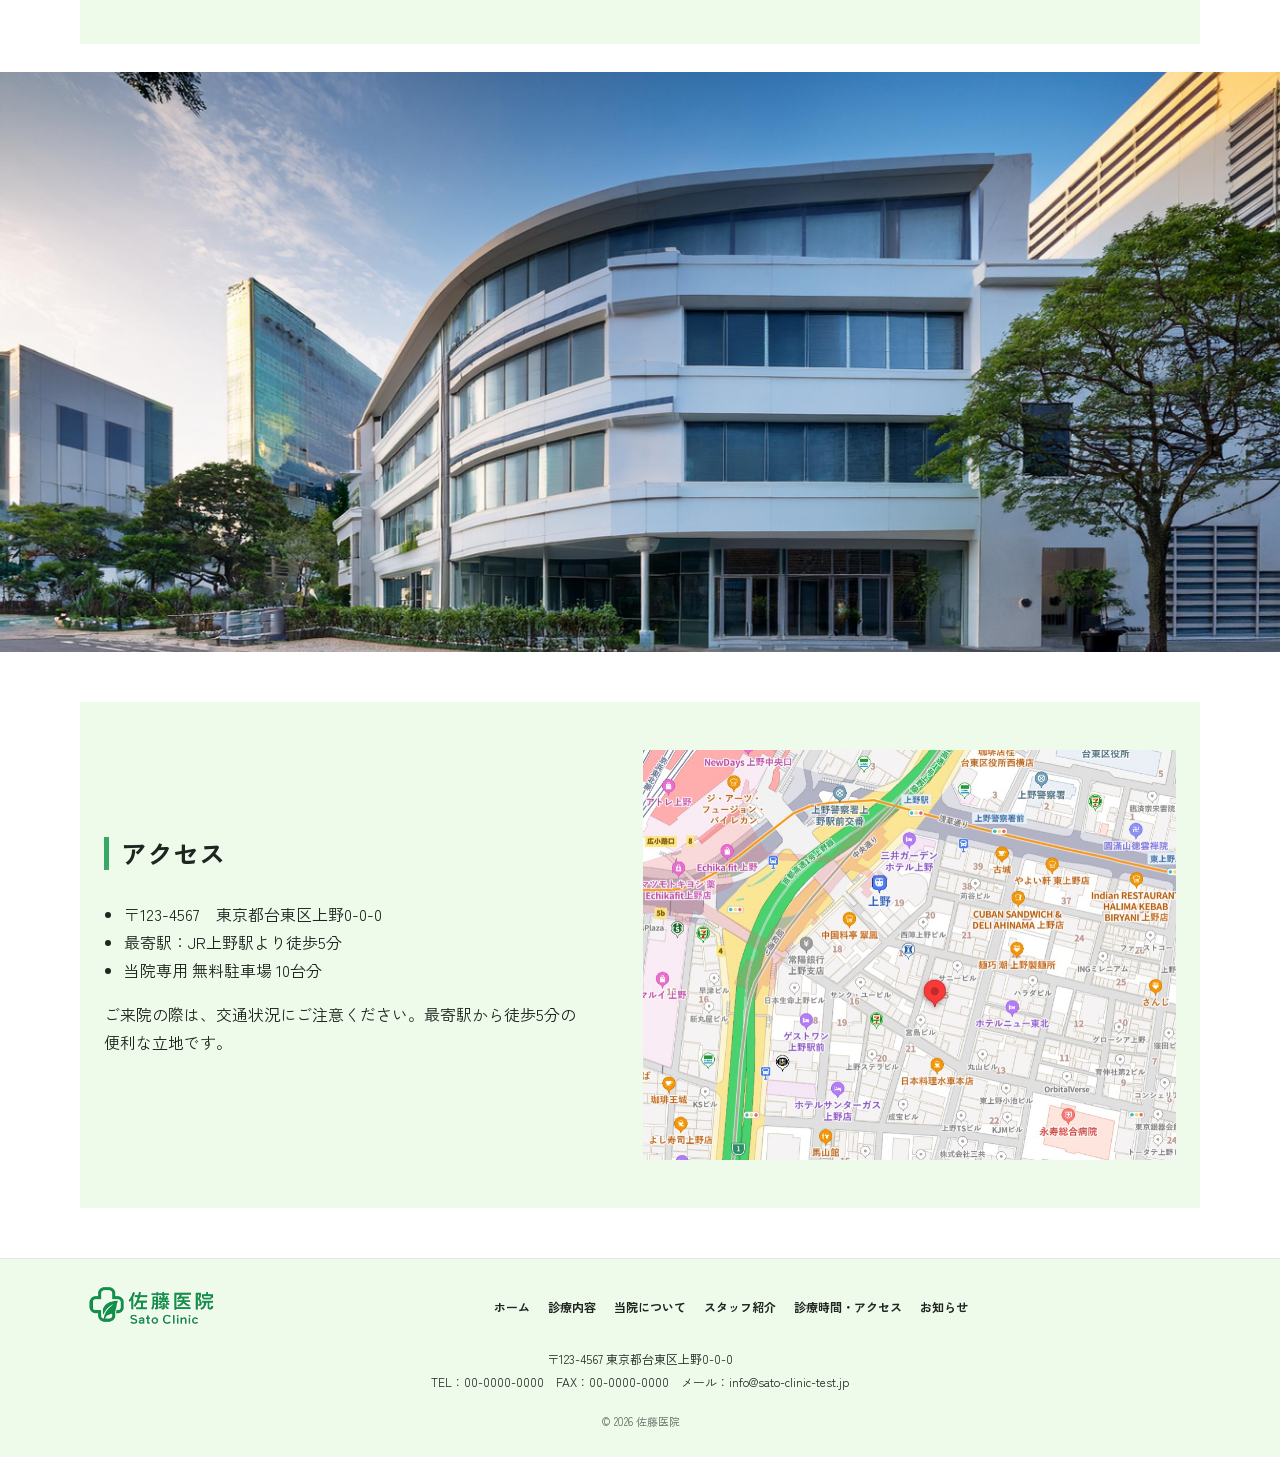
==== commit 6efa9dfa: "よくある質問追加コミット" ====
--- a/index.html
+++ b/index.html
@@ -213,6 +213,143 @@
           <img src="img/staff_office.jpg" alt="医療事務 山本花">
         </article>
       </section>
+
+      <section id="faq" class="section tint-section faq-section">
+        <h2 class="section-title">よくあるご質問</h2>
+        <div class="faq-category">
+          <h3 class="faq-category-title">診療について</h3>
+          <div class="faq-list">
+            <div class="faq-item">
+              <button class="faq-question" type="button" aria-expanded="false" aria-controls="faq-answer-consultation-reservation">
+                <span>Q. 診療は予約制ですか？</span><span class="faq-icon" aria-hidden="true"></span>
+              </button>
+              <div id="faq-answer-consultation-reservation" class="faq-answer" aria-hidden="true">
+                <div class="faq-answer-inner">
+                  <p>A. 一般診療は予約なしでも受け付けていますが、予約優先制となっております。予防接種や健康診断などは完全予約制です。お電話またはWeb予約をご利用ください。</p>
+                </div>
+              </div>
+            </div>
+            <div class="faq-item">
+              <button class="faq-question" type="button" aria-expanded="false" aria-controls="faq-answer-first-visit">
+                <span>Q. 初診時に必要なものは何ですか？</span><span class="faq-icon" aria-hidden="true"></span>
+              </button>
+              <div id="faq-answer-first-visit" class="faq-answer" aria-hidden="true">
+                <div class="faq-answer-inner">
+                  <p>A. 健康保険証、お薬手帳（お持ちの方）、診療情報提供書（紹介状）があればご持参ください。また、問診票を事前にご記入いただけると受付がスムーズです。</p>
+                </div>
+              </div>
+            </div>
+            <div class="faq-item">
+              <button class="faq-question" type="button" aria-expanded="false" aria-controls="faq-answer-consultation-duration">
+                <span>Q. 診察にはどれくらい時間がかかりますか？</span><span class="faq-icon" aria-hidden="true"></span>
+              </button>
+              <div id="faq-answer-consultation-duration" class="faq-answer" aria-hidden="true">
+                <div class="faq-answer-inner">
+                  <p>A. 症状や混雑状況によりますが、目安として30分〜1時間程度です。事前に混雑状況をお問い合わせいただくことをお勧めします。</p>
+                </div>
+              </div>
+            </div>
+          </div>
+        </div>
+
+        <div class="faq-category">
+          <h3 class="faq-category-title">予防接種・健康診断について</h3>
+          <div class="faq-list">
+            <div class="faq-item">
+              <button class="faq-question" type="button" aria-expanded="false" aria-controls="faq-answer-flu">
+                <span>Q. インフルエンザの予防接種はいつから受けられますか？</span><span class="faq-icon" aria-hidden="true"></span>
+              </button>
+              <div id="faq-answer-flu" class="faq-answer" aria-hidden="true">
+                <div class="faq-answer-inner">
+                  <p>A. 例年10月中旬頃から接種を開始します。予約受付は9月末から行っておりますので、詳しくはお知らせをご確認ください。</p>
+                </div>
+              </div>
+            </div>
+            <div class="faq-item">
+              <button class="faq-question" type="button" aria-expanded="false" aria-controls="faq-answer-checkup">
+                <span>Q. 健康診断はどのような内容がありますか？</span><span class="faq-icon" aria-hidden="true"></span>
+              </button>
+              <div id="faq-answer-checkup" class="faq-answer" aria-hidden="true">
+                <div class="faq-answer-inner">
+                  <p>A. 一般的な健康診断から生活習慣病予防検診まで対応しております。採血、尿検査、心電図、胸部レントゲンなどが含まれます。詳しくはスタッフまでお問い合わせください。</p>
+                </div>
+              </div>
+            </div>
+            <div class="faq-item">
+              <button class="faq-question" type="button" aria-expanded="false" aria-controls="faq-answer-child-vaccination">
+                <span>Q. 子どもの予防接種も対応していますか？</span><span class="faq-icon" aria-hidden="true"></span>
+              </button>
+              <div id="faq-answer-child-vaccination" class="faq-answer" aria-hidden="true">
+                <div class="faq-answer-inner">
+                  <p>A. 当院では、小児用の予防接種（例：MRワクチン、ヒブワクチンなど）も実施しております。スケジュールについてはお問い合わせください。</p>
+                </div>
+              </div>
+            </div>
+          </div>
+        </div>
+
+        <div class="faq-category">
+          <h3 class="faq-category-title">お支払いについて</h3>
+          <div class="faq-list">
+            <div class="faq-item">
+              <button class="faq-question" type="button" aria-expanded="false" aria-controls="faq-answer-payment">
+                <span>Q. 支払いにクレジットカードは使えますか？</span><span class="faq-icon" aria-hidden="true"></span>
+              </button>
+              <div id="faq-answer-payment" class="faq-answer" aria-hidden="true">
+                <div class="faq-answer-inner">
+                  <p>A. はい、当院では現金、クレジットカード（一部カードを除く）、電子マネーに対応しております。詳しくは受付にてお尋ねください。</p>
+                </div>
+              </div>
+            </div>
+            <div class="faq-item">
+              <button class="faq-question" type="button" aria-expanded="false" aria-controls="faq-answer-receipt">
+                <span>Q. 医療費控除に必要な領収書を再発行してもらえますか？</span><span class="faq-icon" aria-hidden="true"></span>
+              </button>
+              <div id="faq-answer-receipt" class="faq-answer" aria-hidden="true">
+                <div class="faq-answer-inner">
+                  <p>A. はい、再発行可能です。ただし、再発行には日数をいただく場合がありますのでご了承ください。</p>
+                </div>
+              </div>
+            </div>
+          </div>
+        </div>
+
+        <div class="faq-category">
+          <h3 class="faq-category-title">その他</h3>
+          <div class="faq-list">
+            <div class="faq-item">
+              <button class="faq-question" type="button" aria-expanded="false" aria-controls="faq-answer-parking">
+                <span>Q. 駐車場はありますか？</span><span class="faq-icon" aria-hidden="true"></span>
+              </button>
+              <div id="faq-answer-parking" class="faq-answer" aria-hidden="true">
+                <div class="faq-answer-inner">
+                  <p>A. はい、当院専用の無料駐車場が10台分ございます。満車の場合は近隣のコインパーキングをご利用ください。</p>
+                </div>
+              </div>
+            </div>
+            <div class="faq-item">
+              <button class="faq-question" type="button" aria-expanded="false" aria-controls="faq-answer-wheelchair">
+                <span>Q. 車椅子での利用は可能ですか？</span><span class="faq-icon" aria-hidden="true"></span>
+              </button>
+              <div id="faq-answer-wheelchair" class="faq-answer" aria-hidden="true">
+                <div class="faq-answer-inner">
+                  <p>A. 可能です。エントランスはバリアフリー設計となっており、スロープもご用意しております。また、院内には車椅子で移動可能なスペースを確保しています。</p>
+                </div>
+              </div>
+            </div>
+            <div class="faq-item">
+              <button class="faq-question" type="button" aria-expanded="false" aria-controls="faq-answer-wifi">
+                <span>Q. 院内でWi-Fiは使えますか？</span><span class="faq-icon" aria-hidden="true"></span>
+              </button>
+              <div id="faq-answer-wifi" class="faq-answer" aria-hidden="true">
+                <div class="faq-answer-inner">
+                  <p>A. はい、当院では無料Wi-Fiを提供しております。パスワードは受付でお知らせいたします。</p>
+                </div>
+              </div>
+            </div>
+          </div>
+        </div>
+      </section>
     </div>
 
     <section class="hospital-visual"><img src="img/hospital.jpg" alt="佐藤医院 外観"></section>
--- a/CSS/style.css
+++ b/CSS/style.css
@@ -14,11 +14,13 @@
 }
 
 html {
-  scroll-behavior: smooth
+  scroll-behavior: smooth;
+  scroll-padding-top: 73px
 }
 
 body {
   margin: 0;
+  padding-top: 73px;
   font-family: "Zen Kaku Gothic New", "Noto Sans JP", sans-serif;
   color: var(--text);
   background: #fff;
@@ -42,12 +44,19 @@
 }
 
 .site-header {
-  position: sticky;
+  position: fixed;
   top: 0;
+  left: 0;
+  width: 100%;
   z-index: 100;
   background: rgba(255, 255, 255, .96);
   border-bottom: 1px solid #edf0ed;
-  backdrop-filter: blur(8px)
+  backdrop-filter: blur(8px);
+  transition: box-shadow .2s ease
+}
+
+.site-header.is-scrolled {
+  box-shadow: 0 4px 14px rgba(31, 37, 33, .1)
 }
 
 .header-inner {
@@ -453,6 +462,129 @@
   object-fit: cover
 }
 
+.faq-section {
+  margin-top: 28px
+}
+
+.faq-category + .faq-category {
+  margin-top: 32px
+}
+
+.faq-category-title {
+  margin: 0 0 12px;
+  color: var(--green-dark);
+  font-size: 18px;
+  line-height: 1.4
+}
+
+.faq-list {
+  border-top: 1px solid var(--line)
+}
+
+.faq-item {
+  background: #fff;
+  border: 1px solid var(--line);
+  border-top: 0
+}
+
+.faq-question {
+  width: 100%;
+  display: flex;
+  align-items: center;
+  justify-content: space-between;
+  gap: 16px;
+  padding: 18px 20px;
+  border: 0;
+  background: #fff;
+  color: var(--text);
+  font: inherit;
+  font-weight: 700;
+  text-align: left;
+  cursor: pointer;
+  transition: background .2s ease, color .2s ease
+}
+
+.faq-question:hover,
+.faq-question:focus-visible {
+  background: #f8fbf8;
+  color: var(--green-dark)
+}
+
+.faq-question:focus-visible {
+  outline: 2px solid var(--green);
+  outline-offset: -2px
+}
+
+.faq-icon {
+  position: relative;
+  width: 18px;
+  height: 18px;
+  flex: 0 0 18px;
+  border: 2px solid var(--green);
+  border-radius: 50%
+}
+
+.faq-icon::before,
+.faq-icon::after {
+  content: "";
+  position: absolute;
+  top: 7px;
+  left: 4px;
+  width: 6px;
+  height: 2px;
+  border-radius: 2px;
+  background: var(--green-dark);
+  transition: transform .25s ease, opacity .25s ease
+}
+
+.faq-icon::after {
+  transform: rotate(90deg)
+}
+
+.faq-item.is-open .faq-icon::after {
+  transform: rotate(90deg) scaleX(0);
+  opacity: 0
+}
+
+.faq-answer {
+  display: grid;
+  grid-template-rows: 0fr;
+  background: #fff;
+  transition: grid-template-rows .25s ease
+}
+
+.faq-answer-inner {
+  min-height: 0;
+  overflow: hidden;
+  padding: 0 20px;
+  color: var(--muted)
+}
+
+.faq-item.is-open .faq-answer {
+  grid-template-rows: 1fr
+}
+
+.faq-item.is-open .faq-answer-inner {
+  padding-bottom: 18px
+}
+
+.faq-answer-inner p {
+  margin: 0 0 6px
+}
+
+.faq-answer-inner p:last-child {
+  margin-bottom: 0
+}
+
+.faq-answer-inner ul {
+  margin: 0 0 6px;
+  padding-left: 20px
+}
+
+.faq-answer-inner ul + p {
+  margin-top: 0
+}
+
 .site-footer {
   border-top: 1px solid #dcebdc;
   background: var(--green-soft);
@@ -499,6 +631,14 @@
 }
 
 @media (max-width:980px) {
+  html {
+    scroll-padding-top: 65px
+  }
+
+  body {
+    padding-top: 65px
+  }
+
   .header-inner {
     height: 64px
   }
@@ -671,6 +811,18 @@
     gap: 26px
   }
 
+  .faq-question {
+    padding: 16px
+  }
+
+  .faq-answer-inner {
+    padding-inline: 16px
+  }
+
+  .faq-item.is-open .faq-answer-inner {
+    padding-bottom: 16px
+  }
+
   .footer-inner {
     grid-template-columns: 1fr;
     text-align: center
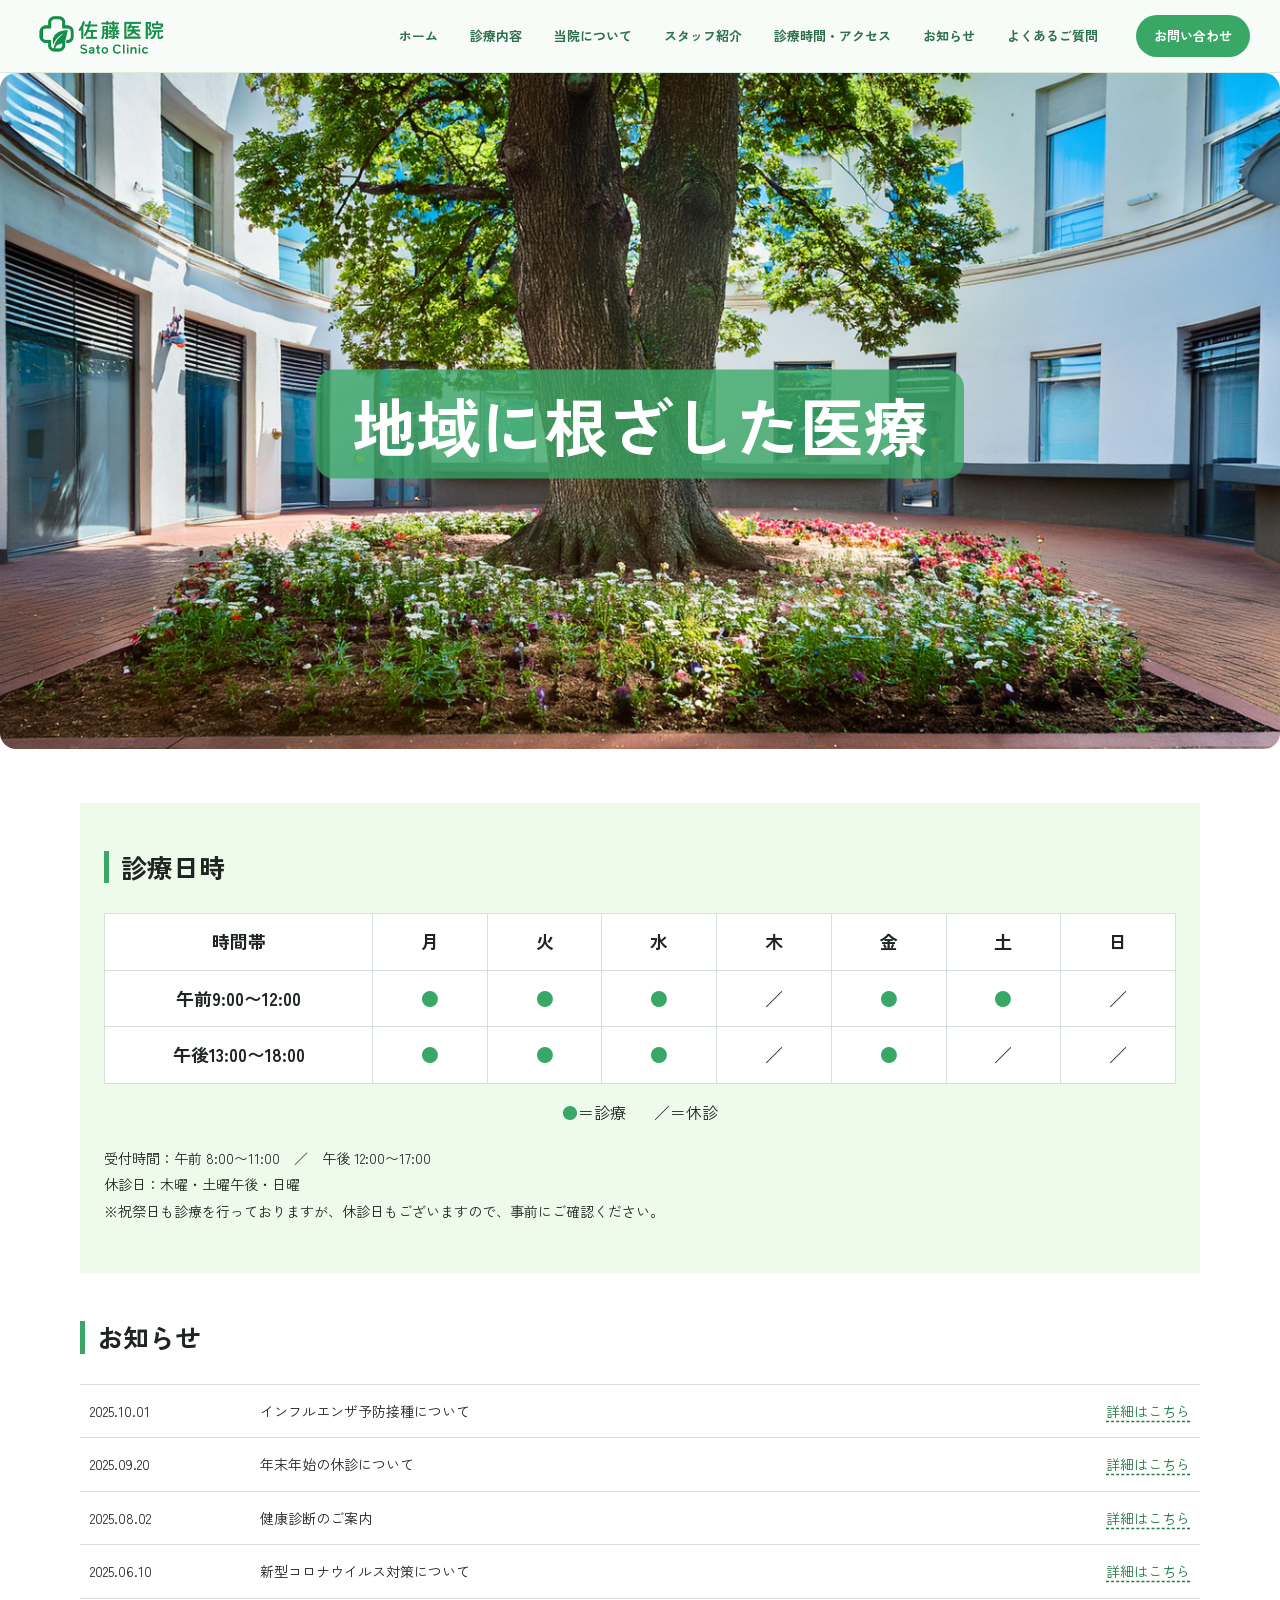
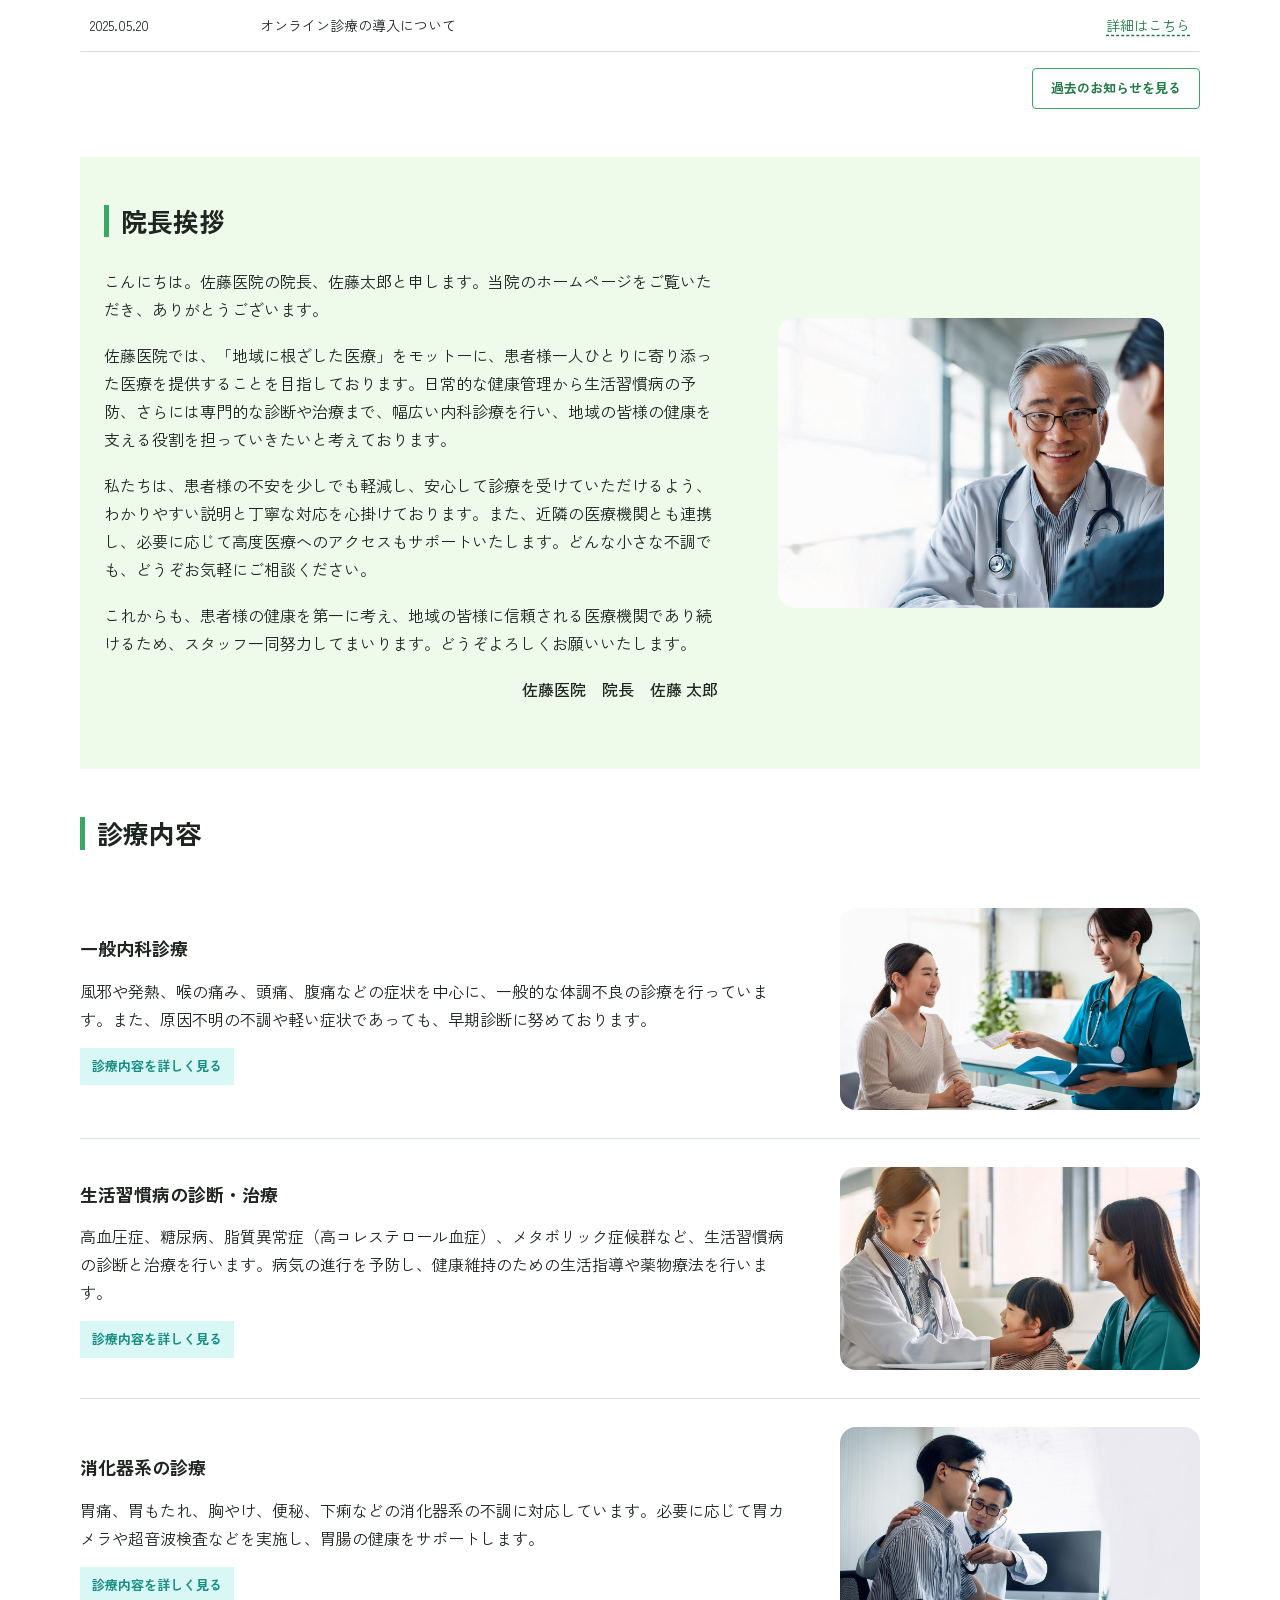
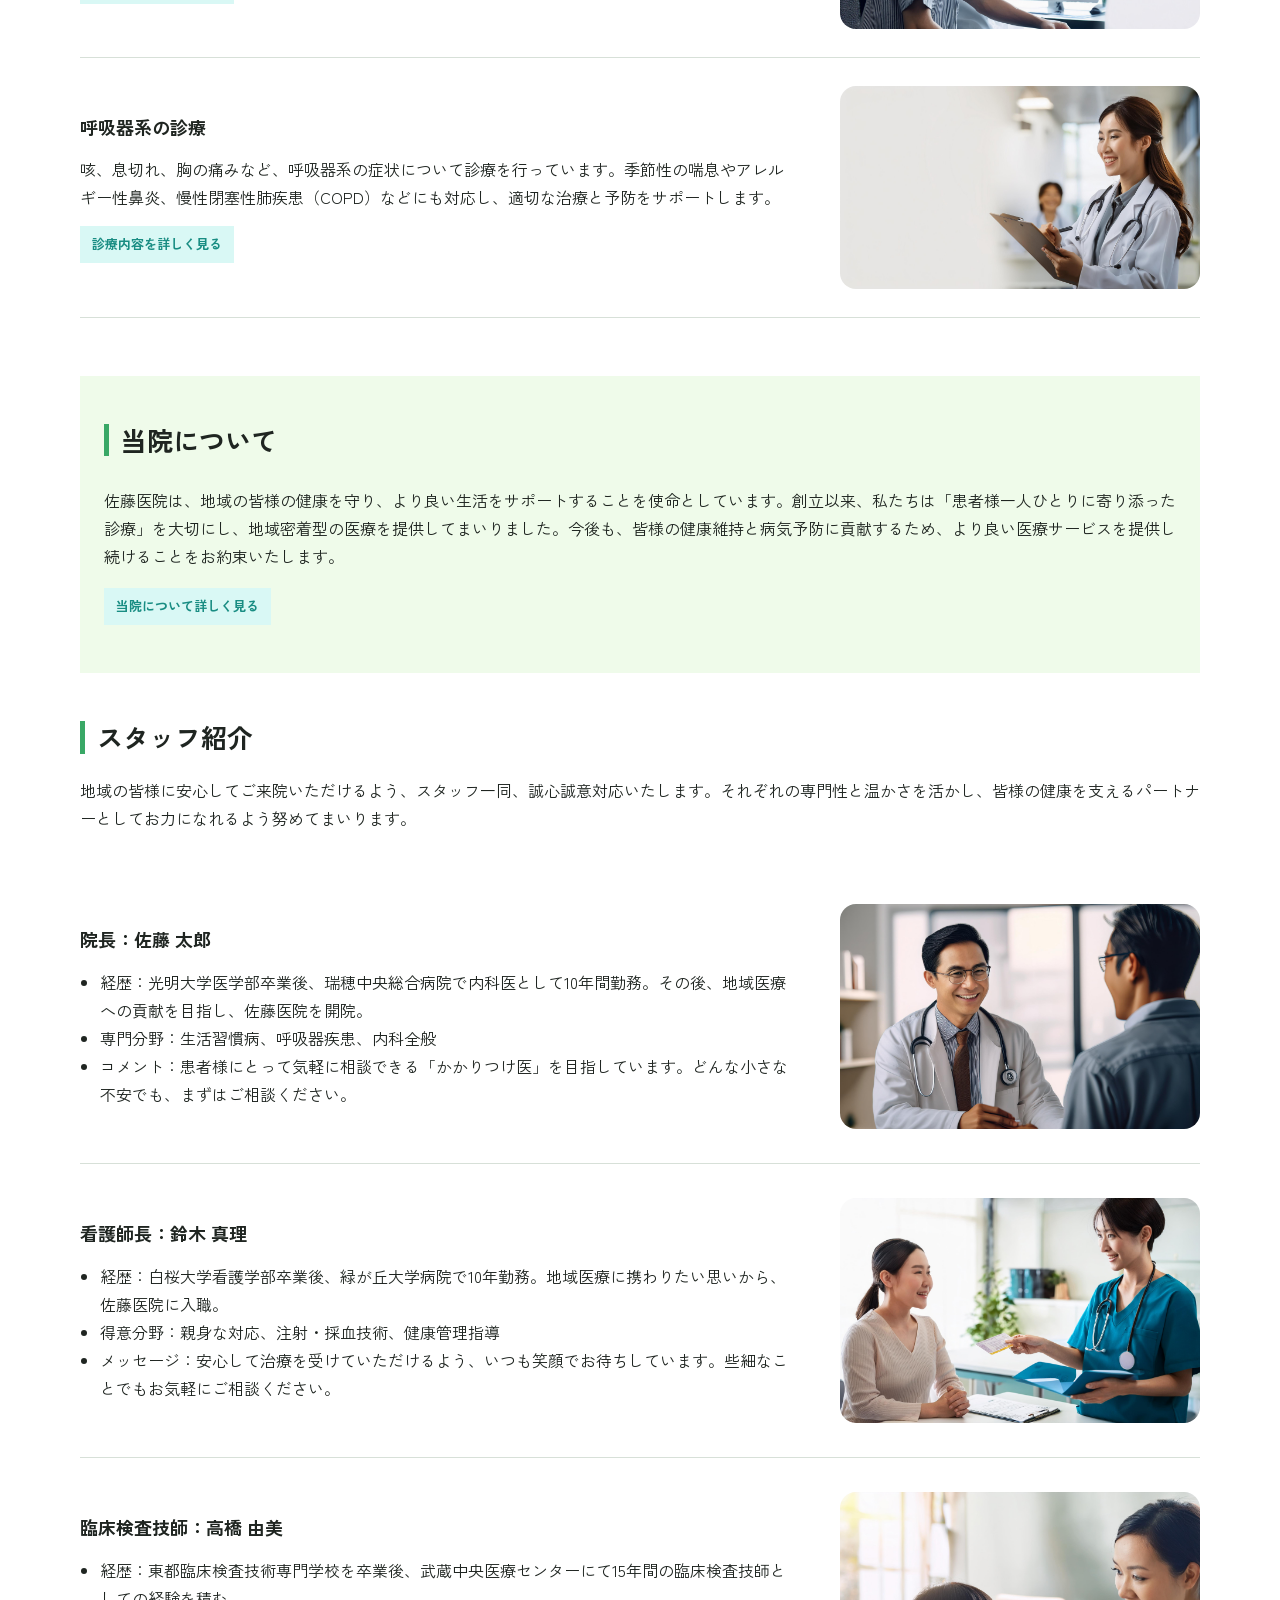
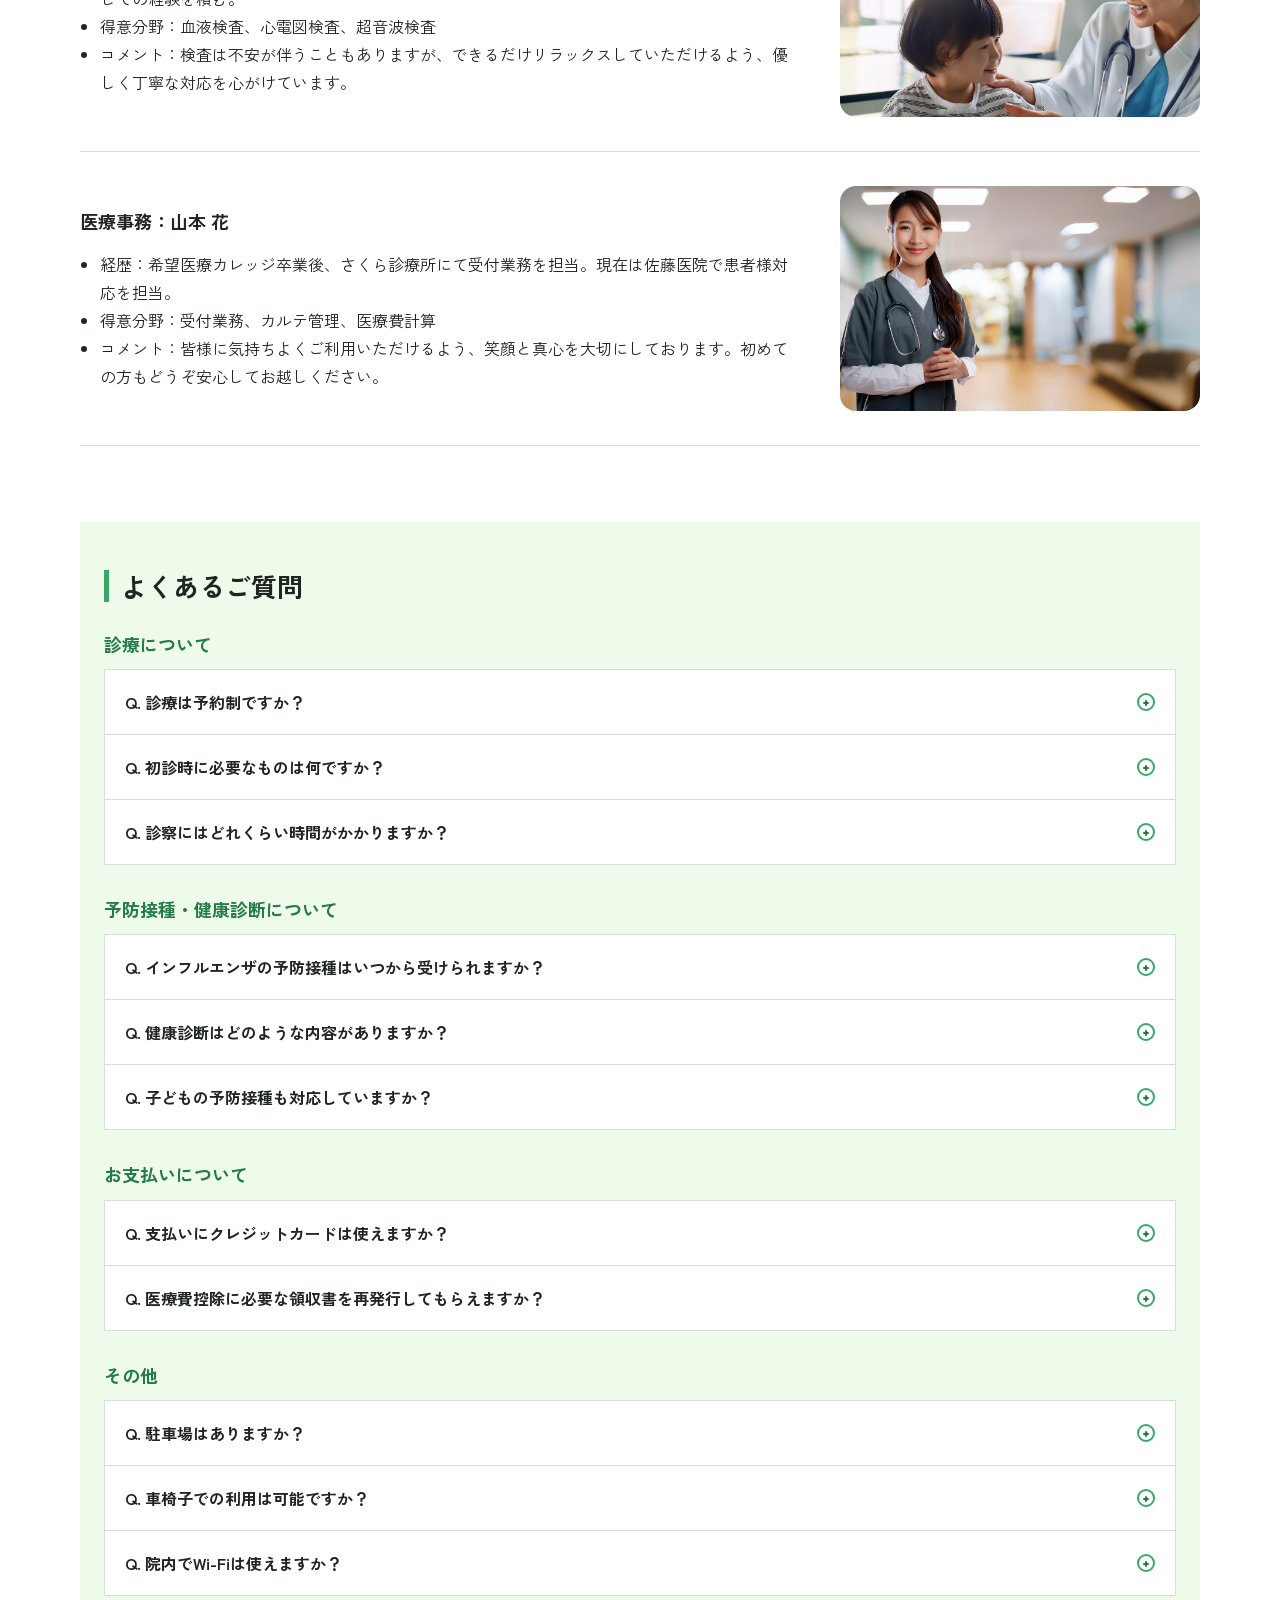
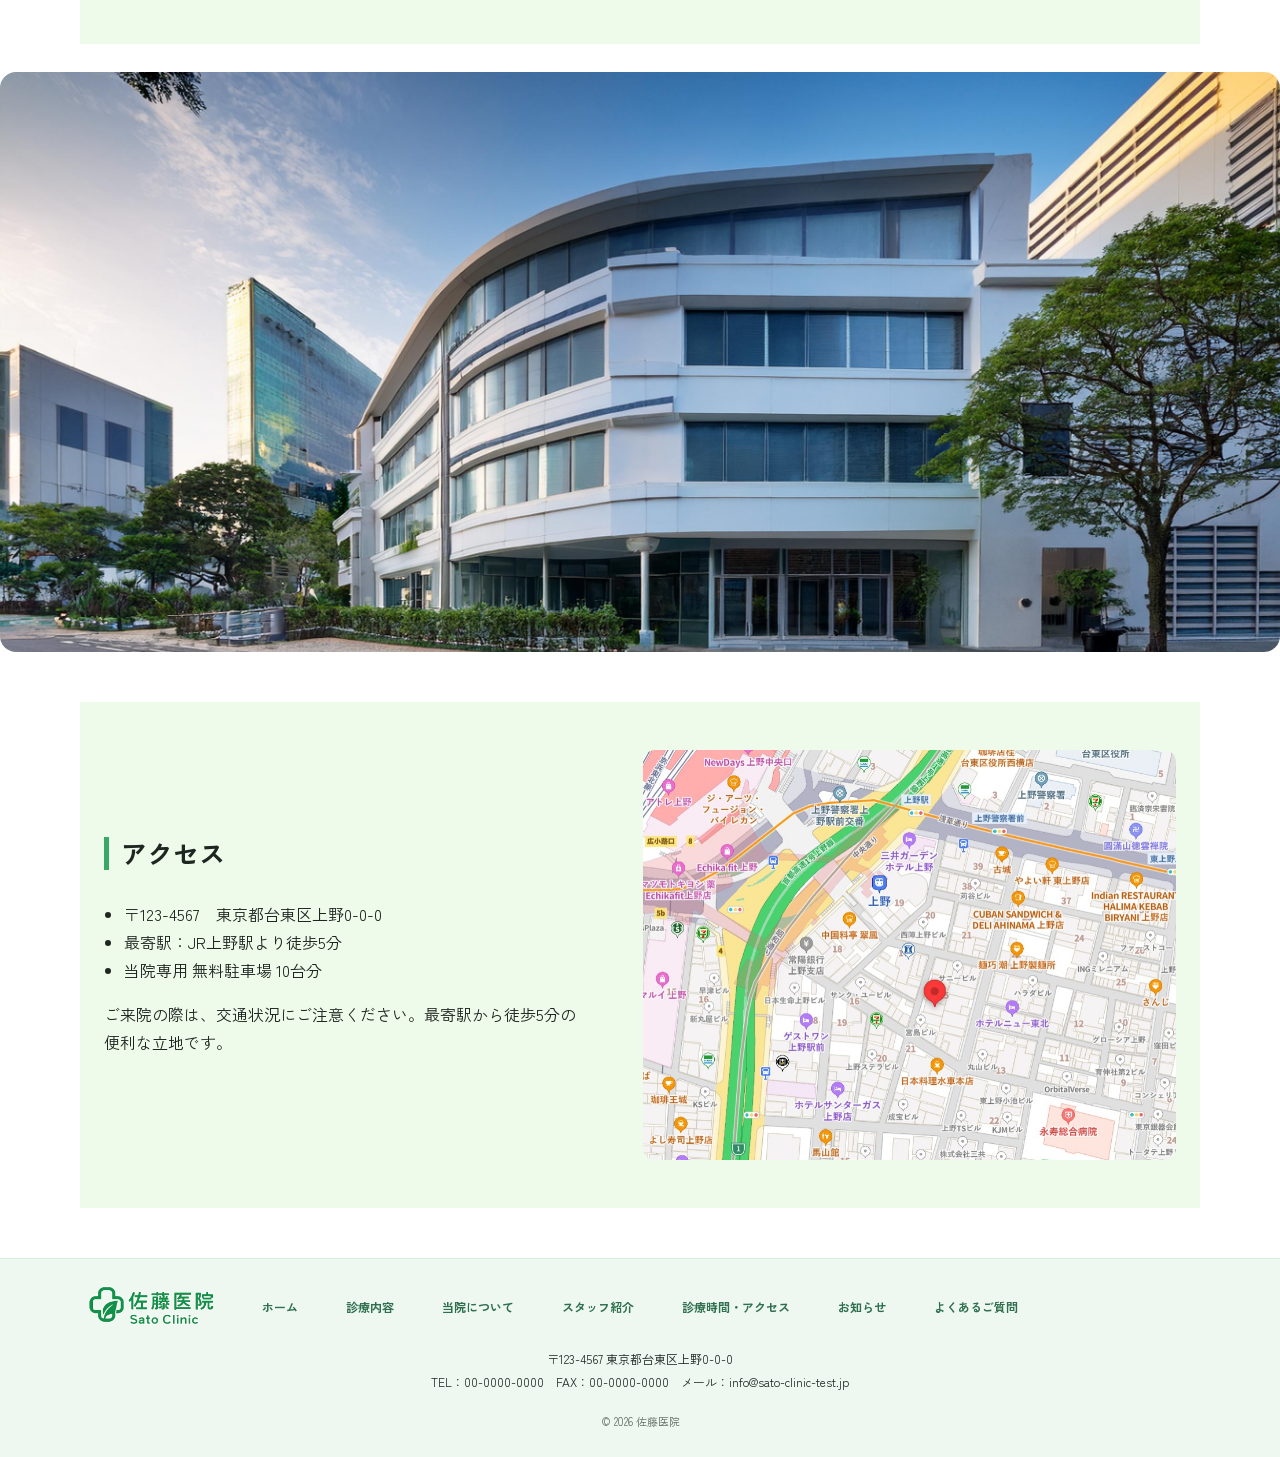
==== commit 47871efa: "5ページ作成コミット" ====
--- a/index.html
+++ b/index.html
@@ -16,7 +16,7 @@
 <body>
   <header class="site-header">
     <div class="header-inner">
-      <a class="brand" href="#top" aria-label="佐藤医院 トップへ">
+      <a class="brand" href="index.html#top" aria-label="佐藤医院 トップへ">
         <img src="img/logo.png" alt="佐藤医院 Sato Clinic">
       </a>
       <button class="menu-toggle" type="button" aria-expanded="false" aria-controls="global-nav" aria-label="メニューを開く">
@@ -24,12 +24,13 @@
         <span class="menu-label">メニュー</span>
       </button>
       <nav id="global-nav" class="global-nav" aria-label="メインナビゲーション">
-        <a href="#top">ホーム</a>
-        <a href="#services">診療内容</a>
-        <a href="#about">当院について</a>
+        <a href="index.html#top">ホーム</a>
+        <a href="services.html">診療内容</a>
+        <a href="about.html">当院について</a>
         <a href="#staff">スタッフ紹介</a>
-        <a href="#hours">診療時間・アクセス</a>
-        <a href="#news">お知らせ</a>
+        <a href="access.html">診療時間・アクセス</a>
+        <a href="news.html">お知らせ</a>
+        <a href="faq.html">よくあるご質問</a>
         <a class="contact-button mobile-contact" href="mailto:info@sato-clinic-test.jp">お問い合わせ</a>
       </nav>
       <a class="contact-button" href="mailto:info@sato-clinic-test.jp">お問い合わせ</a>
@@ -375,8 +376,13 @@
     <div class="footer-inner page-width">
       <img class="footer-logo" src="img/logo.png" alt="佐藤医院">
       <nav class="footer-nav" aria-label="フッターナビゲーション">
-        <a href="#top">ホーム</a><a href="#services">診療内容</a><a href="#about">当院について</a><a href="#staff">スタッフ紹介</a><a
-          href="#hours">診療時間・アクセス</a><a href="#news">お知らせ</a>
+        <a href="index.html#top">ホーム</a>
+        <a href="services.html">診療内容</a>
+        <a href="about.html">当院について</a>
+        <a href="index.html#staff">スタッフ紹介</a>
+        <a href="access.html">診療時間・アクセス</a>
+        <a href="news.html">お知らせ</a>
+        <a href="faq.html">よくあるご質問</a>
       </nav>
       <div class="footer-info">
         <p>〒123-4567 東京都台東区上野0-0-0</p>
--- a/CSS/style.css
+++ b/CSS/style.css
@@ -3,6 +3,10 @@
   --green-dark: #237b48;
   --green-soft: #effbea;
   --line: #d7e0d8;
+  --header-green: #f7fcf8;
+  --footer-green: #eef8f1;
+  --theme-line: #d8ebdd;
+  --green-text: #2f6f4e;
   --text: #1f2521;
   --muted: #687169;
   --white: #fff;
@@ -15,7 +19,11 @@
 
 html {
   scroll-behavior: smooth;
-  scroll-padding-top: 73px
+}
+
+#top,
+main section[id] {
+  scroll-margin-top: 73px
 }
 
 body {
@@ -38,6 +46,40 @@
   max-width: 100%
 }
 
+.hero > img,
+.split-image img,
+.about-section img,
+.service-row img,
+.staff-row img,
+.hospital-visual img,
+.map-link img {
+  border-radius: 16px
+}
+
+.map-link img {
+  border-radius: 12px
+}
+
+.image-reveal {
+  opacity: 0;
+  transform: translateY(12px);
+  transition: opacity .6s ease, transform .6s ease
+}
+
+.image-reveal.is-visible {
+  opacity: 1;
+  transform: translateY(0)
+}
+
+@media (prefers-reduced-motion: reduce) {
+  .image-reveal,
+  .image-reveal.is-visible {
+    opacity: 1;
+    transform: none;
+    transition: none
+  }
+}
+
 .page-width {
   width: min(var(--max), calc(100% - 48px));
   margin-inline: auto
@@ -49,8 +91,8 @@
   left: 0;
   width: 100%;
   z-index: 100;
-  background: rgba(255, 255, 255, .96);
-  border-bottom: 1px solid #edf0ed;
+  background: rgba(247, 252, 248, .96);
+  border-bottom: 1px solid var(--theme-line);
   backdrop-filter: blur(8px);
   transition: box-shadow .2s ease
 }
@@ -94,12 +136,13 @@
   font-size: 13px;
   font-weight: 700;
   white-space: nowrap;
+  color: var(--green-text);
   transition: .2s
 }
 
 .global-nav a:hover {
   color: var(--green-dark);
-  background: var(--green-soft)
+  background: var(--header-green)
 }
 
 .contact-button,
@@ -110,7 +153,7 @@
   justify-content: center;
   border-radius: 4px;
   font-weight: 700;
-  transition: .2s
+  transition: background-color .25s ease, color .25s ease, transform .25s ease, box-shadow .25s ease
 }
 
 .contact-button {
@@ -122,10 +165,6 @@
   border-radius: 999px
 }
 
-.contact-button:hover {
-  background: var(--green-dark)
-}
-
 .global-nav .mobile-contact {
   display: none
 }
@@ -134,14 +173,15 @@
   display: none;
   margin-left: auto;
   border: 1px solid var(--green);
-  background: #fff;
+  background: var(--header-green);
   color: var(--green-dark);
   padding: 9px 12px;
   border-radius: 4px;
   font-weight: 700;
   align-items: center;
   gap: 8px;
-  cursor: pointer
+  cursor: pointer;
+  transition: background-color .25s ease, color .25s ease, border-color .25s ease, transform .25s ease, box-shadow .25s ease
 }
 
 .menu-icon {
@@ -344,12 +384,6 @@
   background: #fff
 }
 
-.outline-button:hover,
-.small-button:hover {
-  background: var(--green);
-  color: #fff
-}
-
 .split-section {
   display: grid;
   grid-template-columns: 1.35fr .9fr;
@@ -370,6 +404,10 @@
   width: 100%;
   aspect-ratio: 4/3;
   object-fit: cover
+}
+
+.director-section .split-image {
+  margin: 12px
 }
 
 .services-section {
@@ -408,6 +446,33 @@
   padding: 7px 12px;
   font-size: 13px;
   border-radius: 0
+}
+
+@media (hover: hover) and (pointer: fine) {
+  .contact-button:hover,
+  .outline-button:hover,
+  .small-button:hover,
+  .menu-toggle:hover,
+  .faq-question:hover {
+    transform: translateY(-1px);
+    box-shadow: 0 4px 10px rgba(35, 123, 72, .12)
+  }
+
+  .contact-button:hover {
+    background: var(--green-dark)
+  }
+
+  .outline-button:hover,
+  .small-button:hover {
+    background: var(--green);
+    color: #fff
+  }
+
+  .menu-toggle:hover {
+    background: var(--green-soft);
+    border-color: var(--green-dark);
+    color: var(--green-dark)
+  }
 }
 
 .about-section {
@@ -501,10 +566,9 @@
   font-weight: 700;
   text-align: left;
   cursor: pointer;
-  transition: background .2s ease, color .2s ease
-}
-
-.faq-question:hover,
+  transition: background-color .25s ease, color .25s ease, transform .25s ease, box-shadow .25s ease
+}
+
 .faq-question:focus-visible {
   background: #f8fbf8;
   color: var(--green-dark)
@@ -586,14 +650,14 @@
 }
 
 .site-footer {
-  border-top: 1px solid #dcebdc;
-  background: var(--green-soft);
+  border-top: 1px solid var(--theme-line);
+  background: var(--footer-green);
   padding: 26px 0
 }
 
 .footer-inner {
   display: grid;
-  grid-template-columns: 150px 1fr;
+  grid-template-columns: 150px minmax(0, 1fr) 150px;
   gap: 18px 32px;
   align-items: center
 }
@@ -604,13 +668,24 @@
 
 .footer-nav {
   display: flex;
-  justify-content: center;
+  justify-content: space-between;
   align-items: center;
-  gap: 18px;
+  gap: 12px 24px;
   flex-wrap: wrap;
   font-size: 12px;
   font-weight: 700;
+  color: var(--green-text);
   width: 100%;
+  text-align: center;
+}
+
+.footer-nav a {
+  text-align: center;
+  white-space: nowrap;
+}
+
+.footer-nav a:hover {
+  color: var(--green-dark)
 }
 
 .footer-info {
@@ -631,8 +706,9 @@
 }
 
 @media (max-width:980px) {
-  html {
-    scroll-padding-top: 65px
+  #top,
+  main section[id] {
+    scroll-margin-top: 65px
   }
 
   body {
@@ -657,10 +733,10 @@
     right: 0;
     top: 64px;
     height: auto;
-    background: var(--green-soft);
+    background: var(--header-green);
     display: none;
     flex-direction: column;
-    border-bottom: 1px solid var(--line);
+    border-bottom: 1px solid var(--theme-line);
     box-shadow: 0 8px 18px rgba(35, 123, 72, .08)
   }
 
@@ -671,7 +747,7 @@
   .global-nav a {
     padding: 14px 24px;
     justify-content: flex-start;
-    border-top: 1px solid #e5eee6;
+    border-top: 1px solid var(--theme-line);
     background: #fff
   }
 
@@ -686,11 +762,6 @@
     color: #fff
   }
 
-  .global-nav .mobile-contact:hover {
-    background: var(--green-dark);
-    color: #fff
-  }
-
   .contact-button {
     display: none
   }
@@ -845,3 +916,253 @@
     font-size: 14px
   }
 }
+
+.page-heading {
+  padding: 44px 0 38px;
+  border-bottom: 1px solid var(--theme-line);
+  background: var(--green-soft)
+}
+
+.page-kicker {
+  margin: 0 0 8px;
+  color: var(--green-dark);
+  font-size: 13px;
+  font-weight: 700;
+  letter-spacing: .08em
+}
+
+.page-title {
+  margin: 0;
+  padding-left: 14px;
+  border-left: 5px solid var(--green);
+  font-size: clamp(30px, 4vw, 42px);
+  line-height: 1.25
+}
+
+.page-lead {
+  max-width: 760px;
+  margin: 16px 0 0;
+  color: var(--muted)
+}
+
+.page-body {
+  padding-bottom: 64px
+}
+
+.page-body > .section {
+  padding-block: 42px
+}
+
+.page-body > .section + .section {
+  border-top: 1px solid var(--theme-line)
+}
+
+.page-body > .section:first-child {
+  padding-top: 48px
+}
+
+.page-body .section-title {
+  margin-bottom: 24px
+}
+
+.news-article {
+  padding: 26px 0;
+  border-bottom: 1px solid var(--line)
+}
+
+.news-article:first-child {
+  padding-top: 0
+}
+
+.news-article:last-child {
+  border-bottom: 0
+}
+
+.news-article-header {
+  display: flex;
+  align-items: baseline;
+  gap: 24px
+}
+
+.news-article-header time {
+  flex: 0 0 100px;
+  color: var(--muted);
+  font-size: 13px
+}
+
+.news-article h2 {
+  margin: 0;
+  color: var(--green-dark);
+  font-size: 20px;
+  line-height: 1.5
+}
+
+.news-article p {
+  margin: 12px 0 0 124px
+}
+
+.service-page .service-row:last-child {
+  border-bottom: 0
+}
+
+.about-page-section .split-image {
+  margin: 12px
+}
+
+.about-points {
+  display: grid;
+  grid-template-columns: repeat(2, minmax(0, 1fr));
+  gap: 28px 44px;
+  margin-top: 8px
+}
+
+.about-point {
+  padding-top: 16px;
+  border-top: 1px solid var(--line)
+}
+
+.about-point h3 {
+  margin: 0 0 8px;
+  color: var(--green-dark);
+  font-size: 18px
+}
+
+.about-point p {
+  margin: 0
+}
+
+.policy-table {
+  width: 100%;
+  border-collapse: collapse;
+  background: #fff
+}
+
+.policy-table th,
+.policy-table td {
+  padding: 14px 16px;
+  border: 1px solid var(--line);
+  text-align: left;
+  vertical-align: top
+}
+
+.policy-table th {
+  width: 28%;
+  background: var(--header-green);
+  color: var(--green-dark);
+  font-weight: 700
+}
+
+.policy-table td p {
+  margin: 0
+}
+
+.detail-grid {
+  display: grid;
+  grid-template-columns: repeat(2, minmax(0, 1fr));
+  gap: 28px 44px;
+  margin-top: 28px
+}
+
+.detail-card {
+  padding: 18px 20px;
+  border: 1px solid var(--line);
+  background: #fff
+}
+
+.detail-card h3 {
+  margin: 0 0 8px;
+  color: var(--green-dark);
+  font-size: 18px
+}
+
+.detail-card p,
+.detail-card ul {
+  margin: 0
+}
+
+.detail-card ul {
+  padding-left: 20px
+}
+
+.contact-panel {
+  margin-top: 28px;
+  padding: 20px 24px;
+  border-left: 4px solid var(--green);
+  background: var(--green-soft)
+}
+
+.contact-panel p {
+  margin: 2px 0
+}
+
+.access-page .access-section {
+  margin: 0
+}
+
+.access-page .map-link {
+  display: block
+}
+
+@media (max-width:980px) {
+  .page-heading {
+    padding: 36px 0 30px
+  }
+
+  .page-body {
+    padding-bottom: 44px
+  }
+
+  .about-points,
+  .detail-grid {
+    gap: 24px 30px
+  }
+}
+
+@media (max-width:720px) {
+  .page-title {
+    font-size: 28px
+  }
+
+  .page-body > .section {
+    padding-block: 36px
+  }
+
+  .page-body > .section:first-child {
+    padding-top: 36px
+  }
+
+  .news-article-header {
+    display: block
+  }
+
+  .news-article-header time {
+    display: block;
+    margin-bottom: 4px
+  }
+
+  .news-article p {
+    margin-left: 0
+  }
+
+  .about-points,
+  .detail-grid {
+    grid-template-columns: 1fr
+  }
+
+  .policy-table {
+    font-size: 14px
+  }
+
+  .policy-table th,
+  .policy-table td {
+    padding: 12px 10px
+  }
+
+  .policy-table th {
+    width: 34%
+  }
+
+  .contact-panel {
+    padding: 16px 18px
+  }
+}
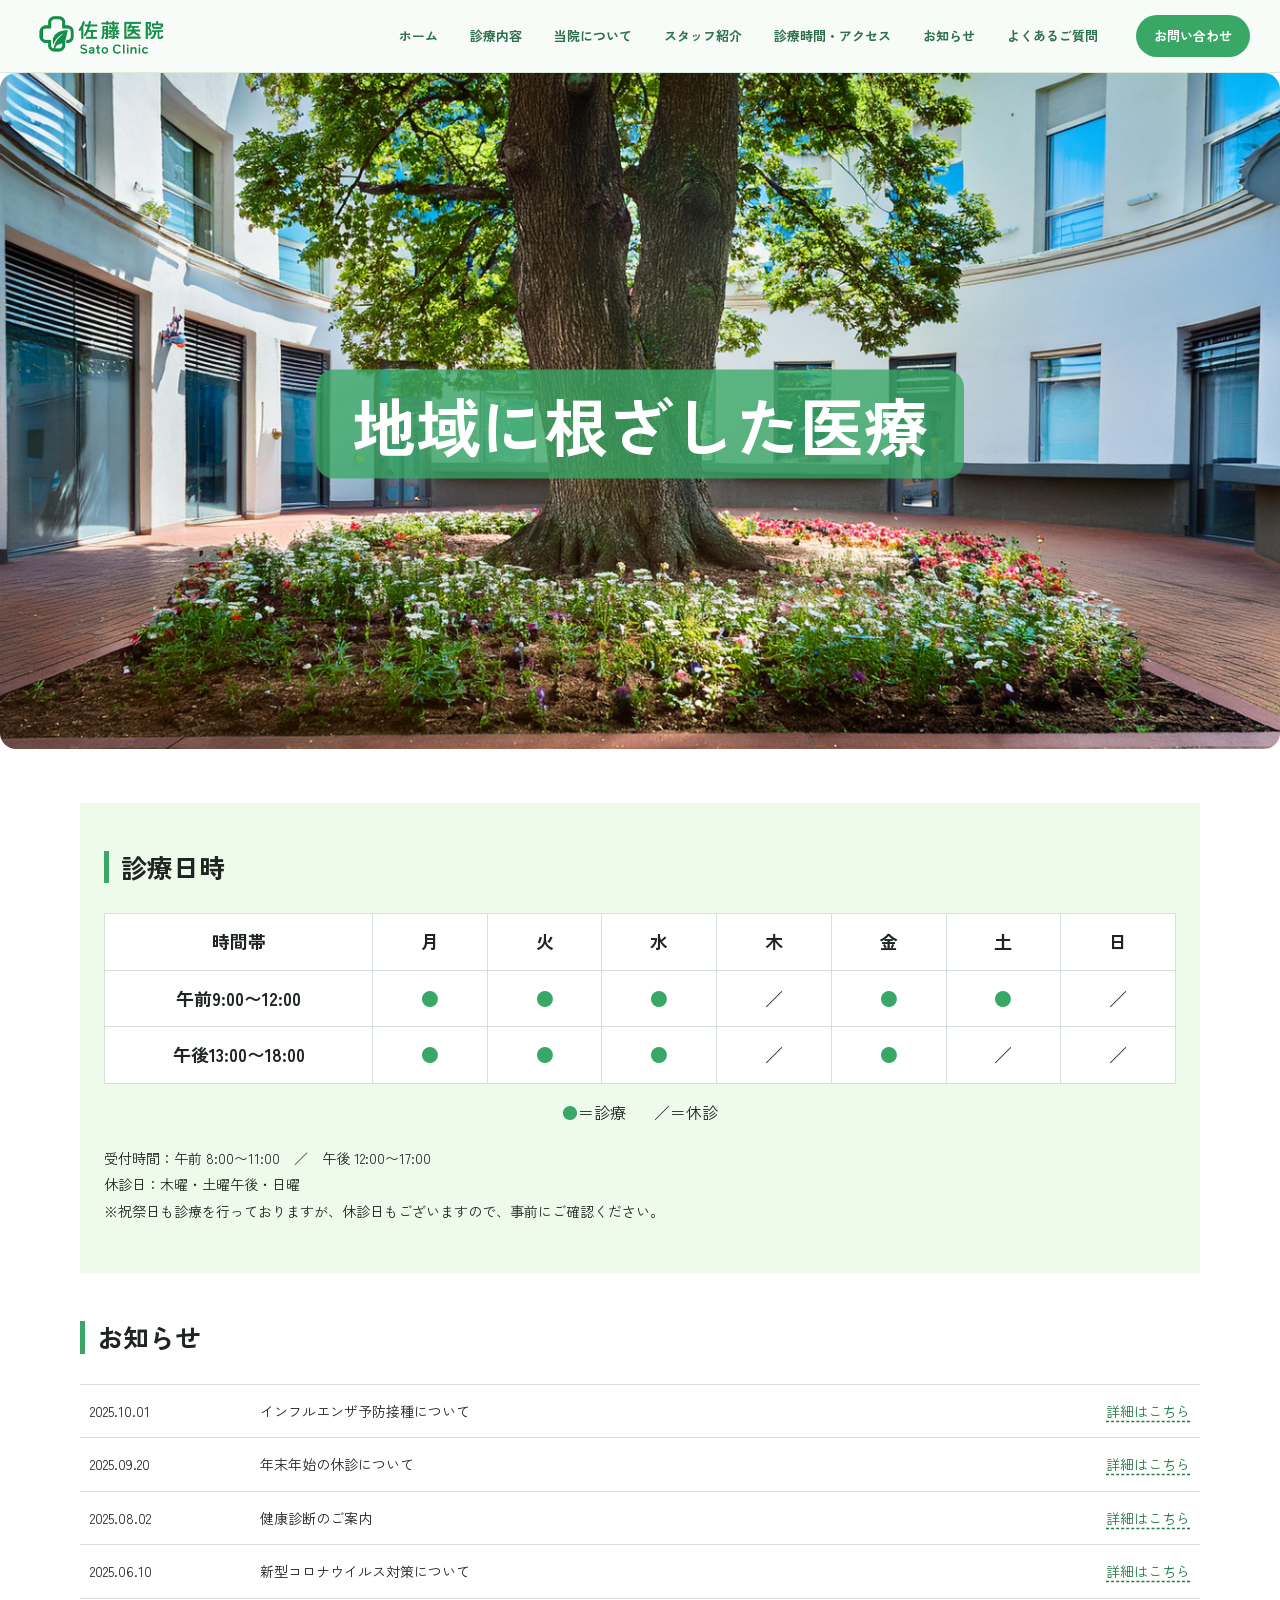
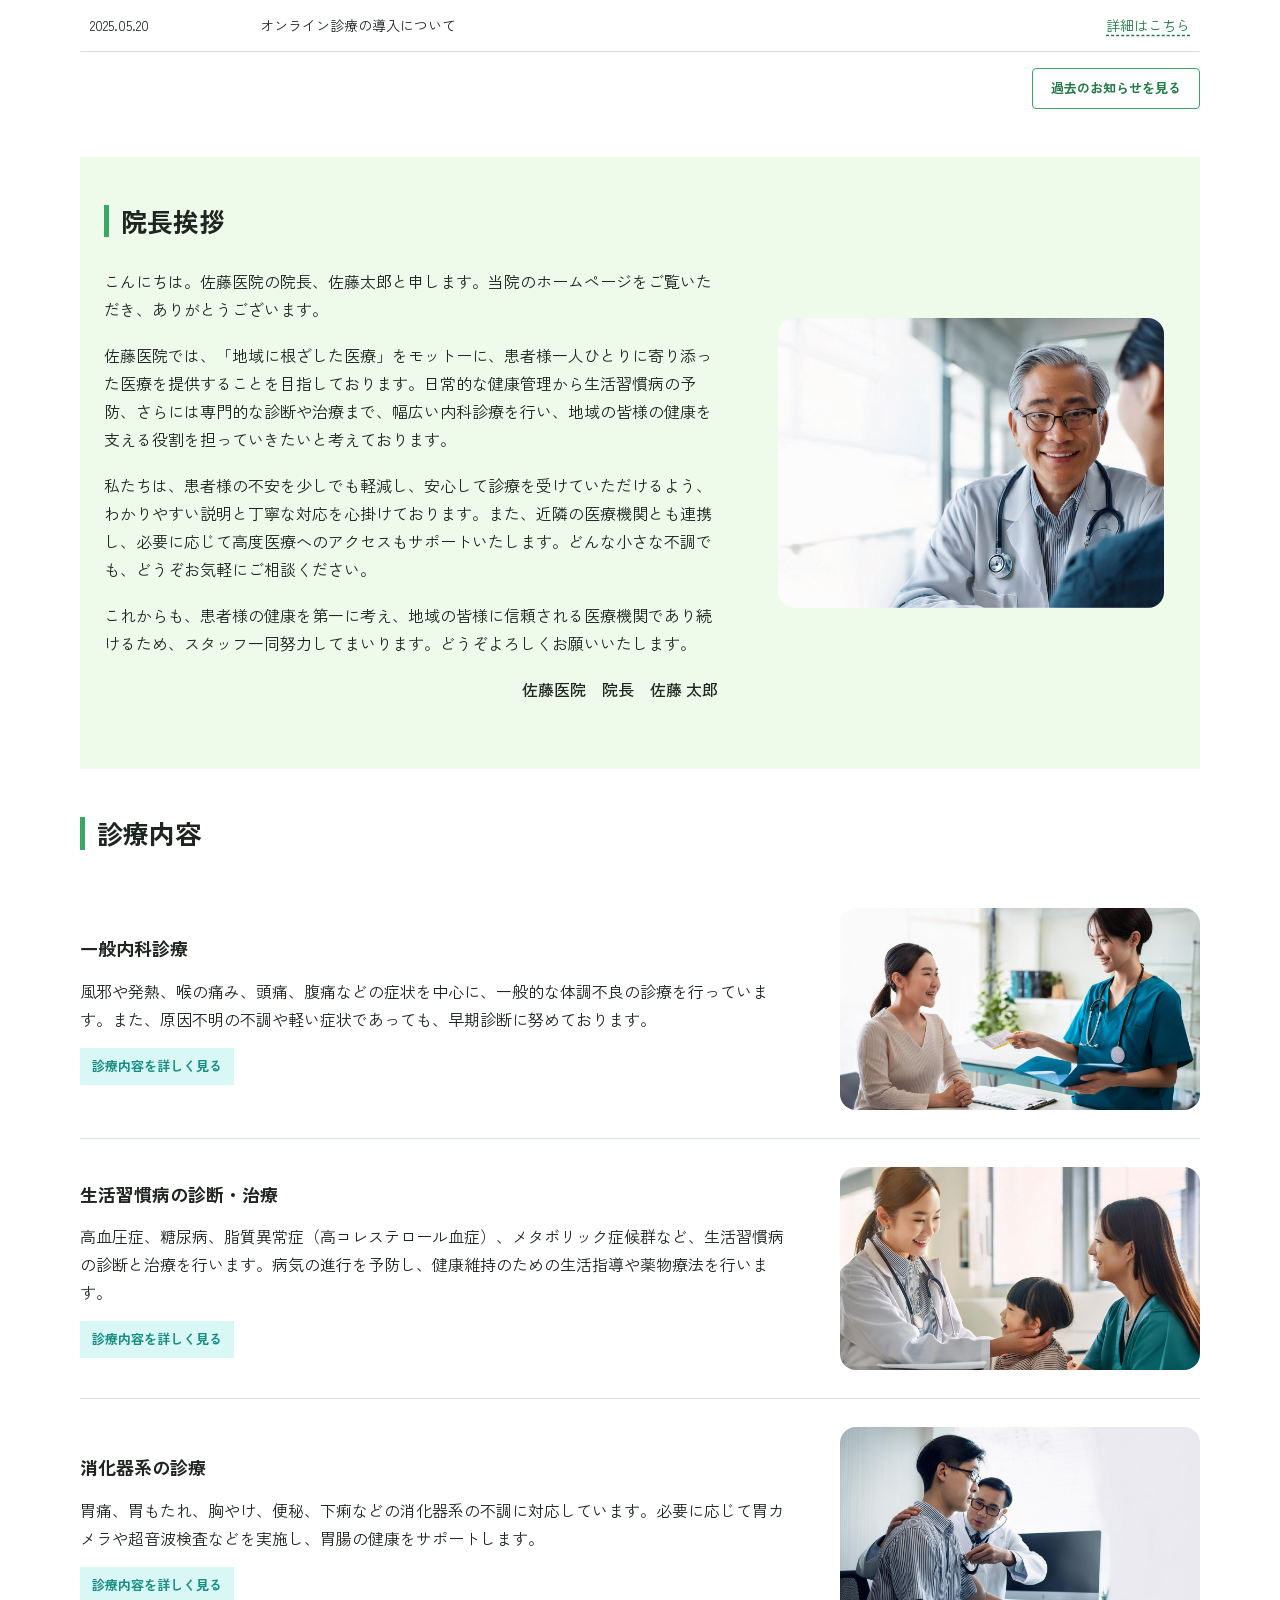
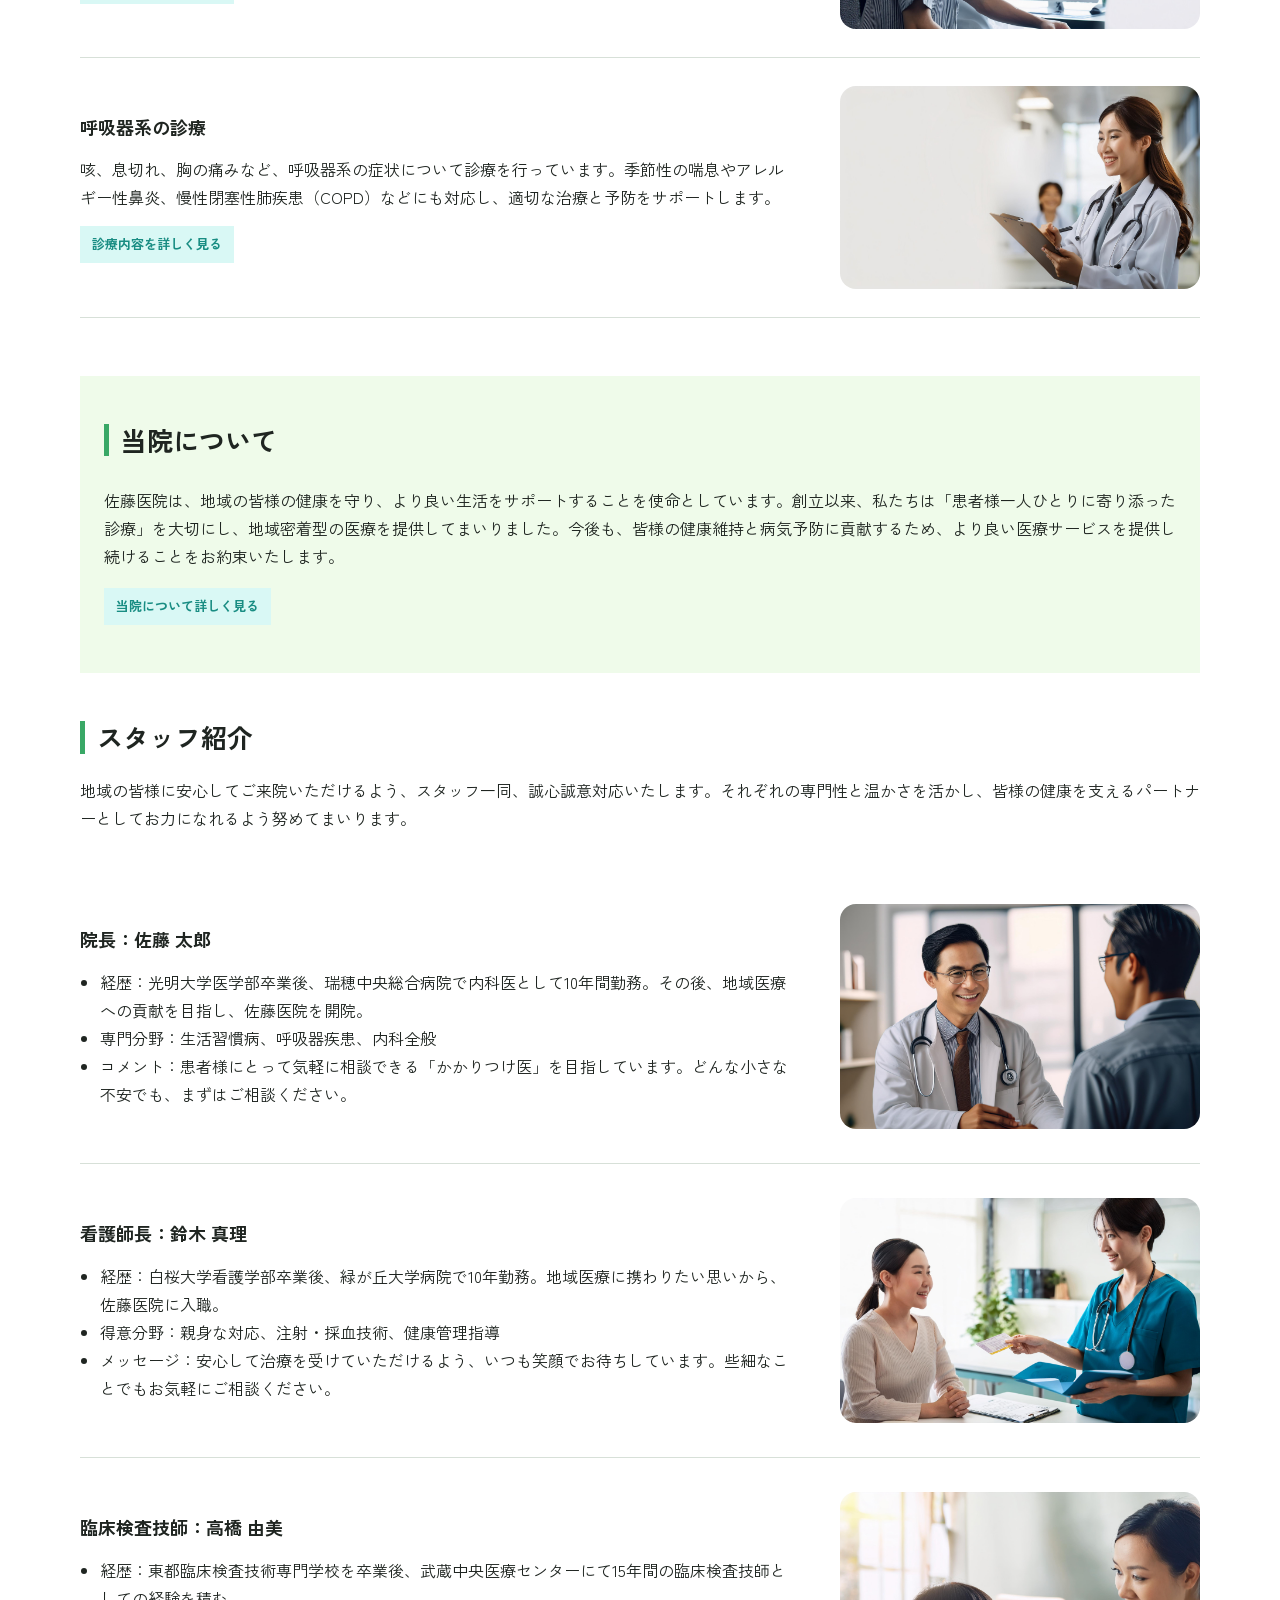
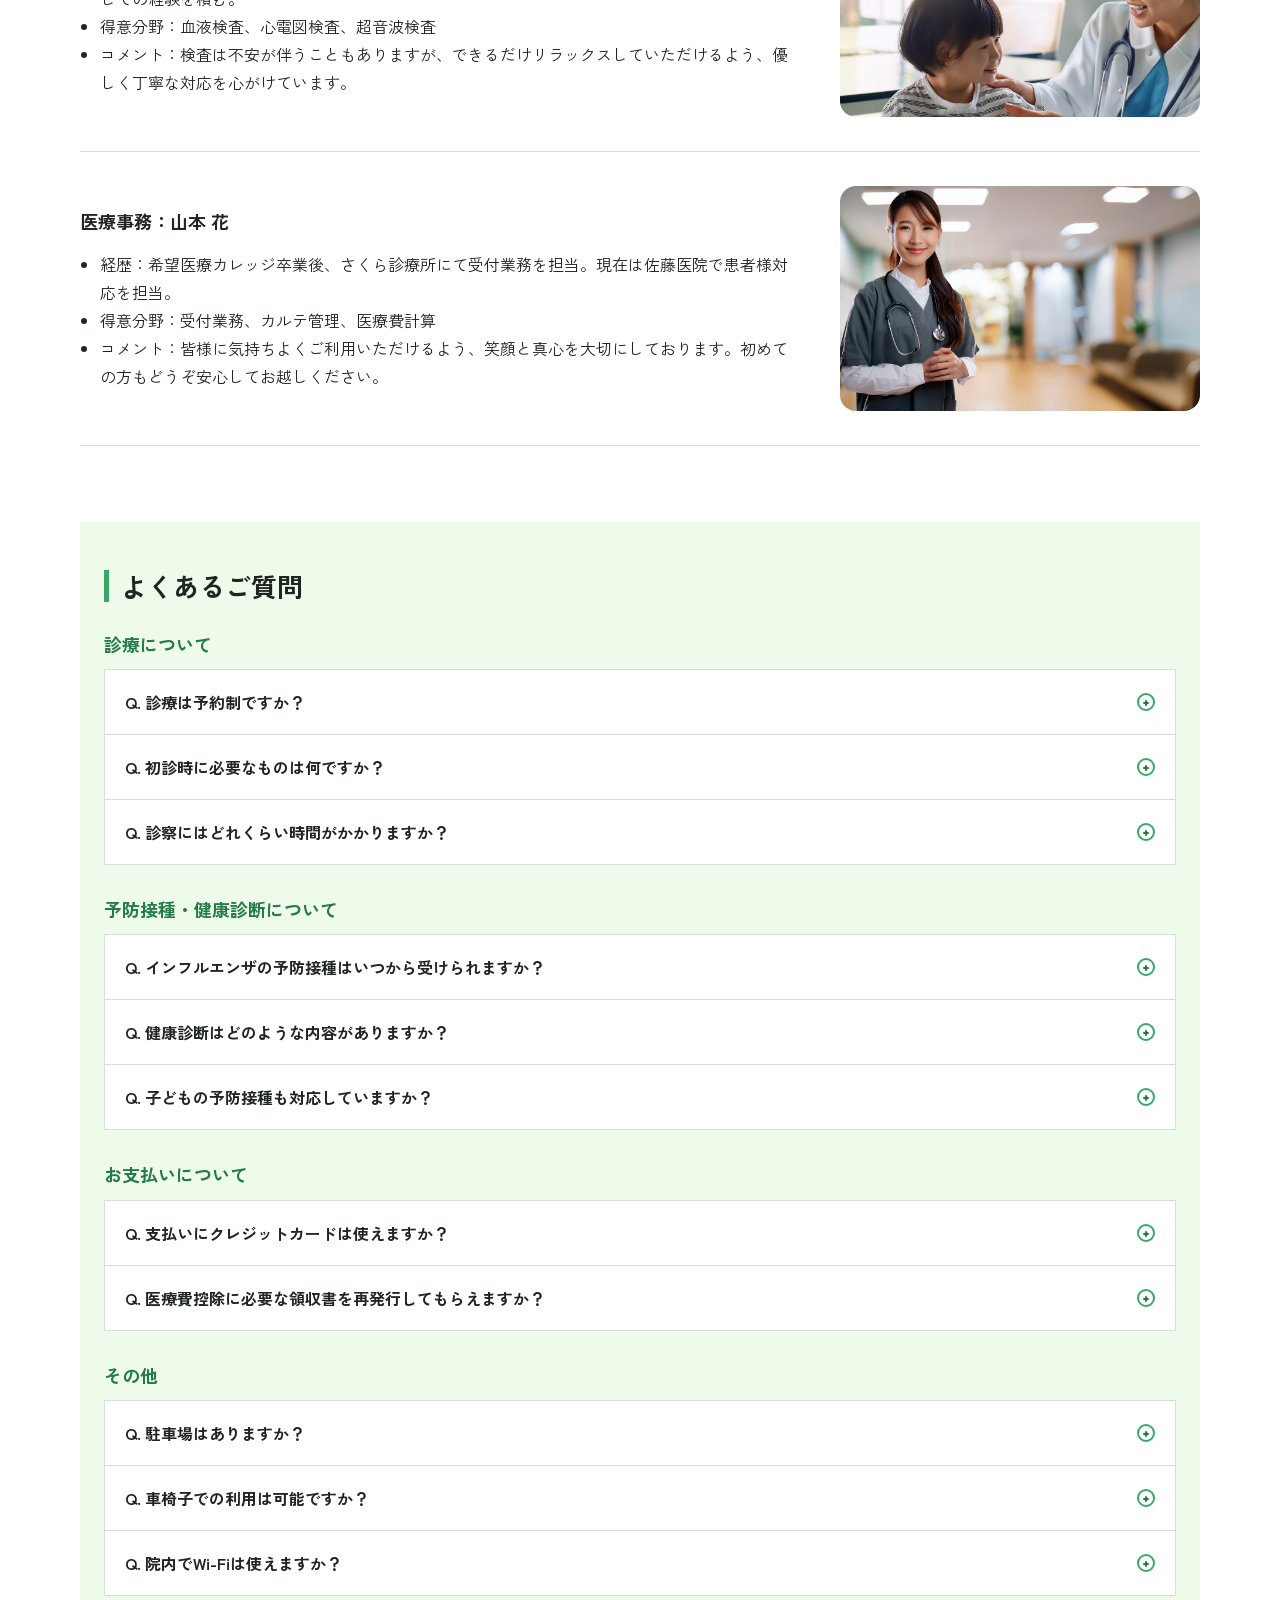
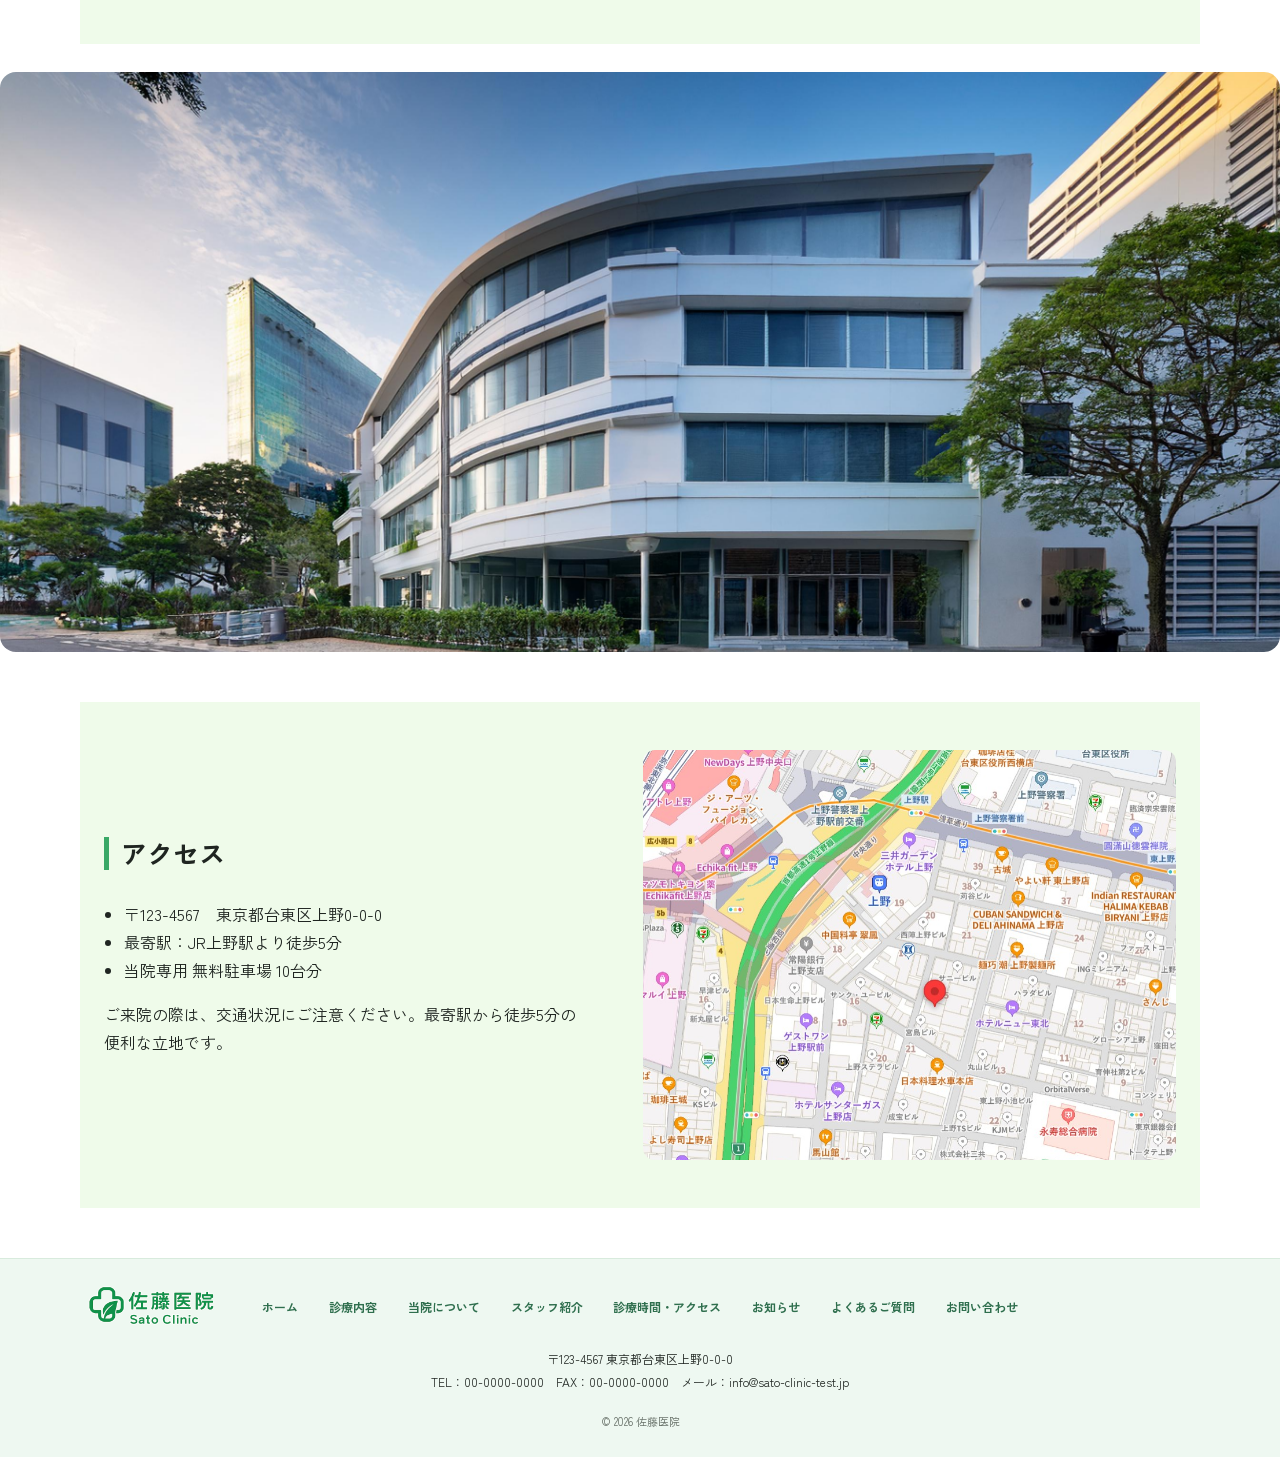
==== commit 7a89056c: "問い合わせ画面遷移コミット" ====
--- a/index.html
+++ b/index.html
@@ -27,13 +27,13 @@
         <a href="index.html#top">ホーム</a>
         <a href="services.html">診療内容</a>
         <a href="about.html">当院について</a>
-        <a href="#staff">スタッフ紹介</a>
+        <a href="about.html#staff">スタッフ紹介</a>
         <a href="access.html">診療時間・アクセス</a>
         <a href="news.html">お知らせ</a>
         <a href="faq.html">よくあるご質問</a>
-        <a class="contact-button mobile-contact" href="mailto:info@sato-clinic-test.jp">お問い合わせ</a>
+        <a class="contact-button mobile-contact" href="contact.html">お問い合わせ</a>
       </nav>
-      <a class="contact-button" href="mailto:info@sato-clinic-test.jp">お問い合わせ</a>
+      <a class="contact-button" href="contact.html">お問い合わせ</a>
     </div>
   </header>
 
@@ -379,10 +379,11 @@
         <a href="index.html#top">ホーム</a>
         <a href="services.html">診療内容</a>
         <a href="about.html">当院について</a>
-        <a href="index.html#staff">スタッフ紹介</a>
+        <a href="about.html#staff">スタッフ紹介</a>
         <a href="access.html">診療時間・アクセス</a>
         <a href="news.html">お知らせ</a>
         <a href="faq.html">よくあるご質問</a>
+        <a href="contact.html">お問い合わせ</a>
       </nav>
       <div class="footer-info">
         <p>〒123-4567 東京都台東区上野0-0-0</p>
--- a/CSS/style.css
+++ b/CSS/style.css
@@ -966,39 +966,71 @@
 }
 
 .news-article {
-  padding: 26px 0;
   border-bottom: 1px solid var(--line)
-}
-
-.news-article:first-child {
-  padding-top: 0
 }
 
 .news-article:last-child {
   border-bottom: 0
 }
 
-.news-article-header {
-  display: flex;
-  align-items: baseline;
-  gap: 24px
-}
-
-.news-article-header time {
-  flex: 0 0 100px;
+.news-summary {
+  display: grid;
+  grid-template-columns: 100px minmax(0, 1fr) 110px;
+  align-items: center;
+  gap: 24px;
+  padding: 26px 0;
+  cursor: pointer;
+  list-style: none
+}
+
+.news-summary::-webkit-details-marker {
+  display: none
+}
+
+.news-summary time {
   color: var(--muted);
   font-size: 13px
 }
 
-.news-article h2 {
-  margin: 0;
+.news-article-title {
   color: var(--green-dark);
   font-size: 20px;
+  font-weight: 700;
   line-height: 1.5
 }
 
-.news-article p {
-  margin: 12px 0 0 124px
+.news-detail-link {
+  justify-self: end;
+  color: var(--green-dark);
+  font-size: 13px;
+  text-decoration: underline;
+  text-decoration-style: dashed;
+  text-underline-offset: 4px;
+  white-space: nowrap
+}
+
+.news-detail-body {
+  padding: 0 110px 26px 124px;
+  color: var(--muted)
+}
+
+.news-detail-body p {
+  margin: 0
+}
+
+.news-detail[open] .news-detail-link {
+  color: var(--green)
+}
+
+.news-summary:focus-visible {
+  outline: 2px solid var(--green);
+  outline-offset: -2px
+}
+
+@media (hover: hover) and (pointer: fine) {
+  .news-summary:hover .news-detail-link {
+    color: var(--green)
+  }
 }
 
 .service-page .service-row:last-child {
@@ -1131,17 +1163,28 @@
     padding-top: 36px
   }
 
-  .news-article-header {
-    display: block
-  }
-
-  .news-article-header time {
-    display: block;
-    margin-bottom: 4px
-  }
-
-  .news-article p {
-    margin-left: 0
+  .news-summary {
+    grid-template-columns: 1fr auto;
+    gap: 6px 16px;
+    padding: 18px 0
+  }
+
+  .news-summary time {
+    grid-column: 1/-1;
+    font-size: 12px
+  }
+
+  .news-article-title {
+    font-size: 18px
+  }
+
+  .news-detail-link {
+    grid-column: 2;
+    grid-row: 2
+  }
+
+  .news-detail-body {
+    padding: 0 0 18px
   }
 
   .about-points,
@@ -1166,3 +1209,247 @@
     padding: 16px 18px
   }
 }
+
+.faq-page .faq-section {
+  background: transparent;
+  padding-inline: 0
+}
+
+.faq-page .faq-category {
+  padding: 24px;
+  border: 1px solid var(--theme-line);
+  border-radius: 12px;
+  background: var(--green-soft)
+}
+
+.faq-page .faq-category + .faq-category {
+  margin-top: 24px
+}
+
+.faq-page .faq-category-title {
+  display: flex;
+  align-items: center;
+  gap: 10px;
+  margin-bottom: 16px;
+  font-size: 19px
+}
+
+.faq-page .faq-category-title::before {
+  content: "";
+  width: 4px;
+  height: 22px;
+  border-radius: 4px;
+  background: var(--green)
+}
+
+.faq-page .faq-list {
+  overflow: hidden;
+  border: 1px solid var(--line);
+  border-radius: 8px;
+  background: #fff
+}
+
+.faq-page .faq-item {
+  border: 0;
+  border-bottom: 1px solid var(--line)
+}
+
+.faq-page .faq-item:last-child {
+  border-bottom: 0
+}
+
+.faq-page .faq-question {
+  min-height: 64px;
+  padding: 16px 20px;
+  background: #fff
+}
+
+.faq-page .faq-item.is-open .faq-question {
+  background: #f8fbf8;
+  color: var(--green-dark)
+}
+
+.faq-page .faq-answer-inner {
+  padding-inline: 20px
+}
+
+@media (max-width:720px) {
+  .faq-page .faq-category {
+    padding: 16px 12px
+  }
+
+  .faq-page .faq-category-title {
+    font-size: 17px
+  }
+
+  .faq-page .faq-question {
+    min-height: 60px;
+    padding: 15px 14px
+  }
+
+  .faq-page .faq-answer-inner {
+    padding-inline: 14px
+  }
+}
+
+.contact-page .contact-section {
+  max-width: 960px;
+  margin-inline: auto
+}
+
+.contact-options {
+  display: grid;
+  grid-template-columns: repeat(2, minmax(0, 1fr));
+  gap: 24px;
+  margin-top: 28px
+}
+
+.contact-choice {
+  min-height: 180px;
+  display: flex;
+  flex-direction: column;
+  align-items: center;
+  justify-content: center;
+  gap: 8px;
+  padding: 28px 24px;
+  border: 1px solid var(--theme-line);
+  border-radius: 16px;
+  font: inherit;
+  text-align: center;
+  cursor: pointer;
+  transition: background-color .25s ease, color .25s ease, border-color .25s ease, transform .25s ease, box-shadow .25s ease
+}
+
+.contact-choice-phone {
+  background: var(--green);
+  color: #fff
+}
+
+.contact-choice-email {
+  background: #f2faf5;
+  color: var(--green-text)
+}
+
+.contact-choice-label {
+  font-size: 20px;
+  font-weight: 700
+}
+
+.contact-choice-number {
+  font-size: 24px;
+  font-weight: 700;
+  letter-spacing: .04em
+}
+
+.contact-choice-note {
+  font-size: 13px
+}
+
+.contact-form {
+  margin-top: 36px;
+  padding: 28px;
+  border: 1px solid var(--theme-line);
+  border-radius: 16px;
+  background: #fff
+}
+
+.contact-form[hidden] {
+  display: none
+}
+
+.contact-form-title {
+  margin: 0 0 22px;
+  color: var(--green-dark);
+  font-size: 22px
+}
+
+.form-field + .form-field {
+  margin-top: 18px
+}
+
+.form-field label {
+  display: block;
+  margin-bottom: 6px;
+  color: var(--green-text);
+  font-weight: 700
+}
+
+.form-field input,
+.form-field textarea {
+  width: 100%;
+  padding: 12px 14px;
+  border: 1px solid var(--theme-line);
+  border-radius: 8px;
+  background: #fff;
+  color: var(--text);
+  font: inherit;
+  font-size: 16px
+}
+
+.form-field textarea {
+  min-height: 180px;
+  resize: vertical
+}
+
+.form-field input:focus,
+.form-field textarea:focus {
+  outline: 2px solid rgba(57, 168, 102, .3);
+  border-color: var(--green)
+}
+
+.contact-submit {
+  display: inline-flex;
+  width: 100%;
+  min-height: 56px;
+  margin-top: 24px;
+  border: 0;
+  font: inherit;
+  font-size: 16px;
+  cursor: pointer
+}
+
+.contact-form-note {
+  margin: 12px 0 0;
+  color: var(--muted);
+  font-size: 13px
+}
+
+@media (hover: hover) and (pointer: fine) {
+  .contact-choice:hover {
+    transform: translateY(-2px);
+    box-shadow: 0 5px 12px rgba(35, 123, 72, .14)
+  }
+
+  .contact-choice-phone:hover {
+    background: var(--green-dark)
+  }
+
+  .contact-choice-email:hover {
+    background: #eaf7ee;
+    border-color: var(--green)
+  }
+}
+
+@media (max-width:720px) {
+  .contact-options {
+    grid-template-columns: 1fr;
+    gap: 16px
+  }
+
+  .contact-choice {
+    min-height: 148px;
+    padding: 22px 18px
+  }
+
+  .contact-choice-label {
+    font-size: 18px
+  }
+
+  .contact-choice-number {
+    font-size: 22px
+  }
+
+  .contact-form {
+    padding: 20px 16px
+  }
+}
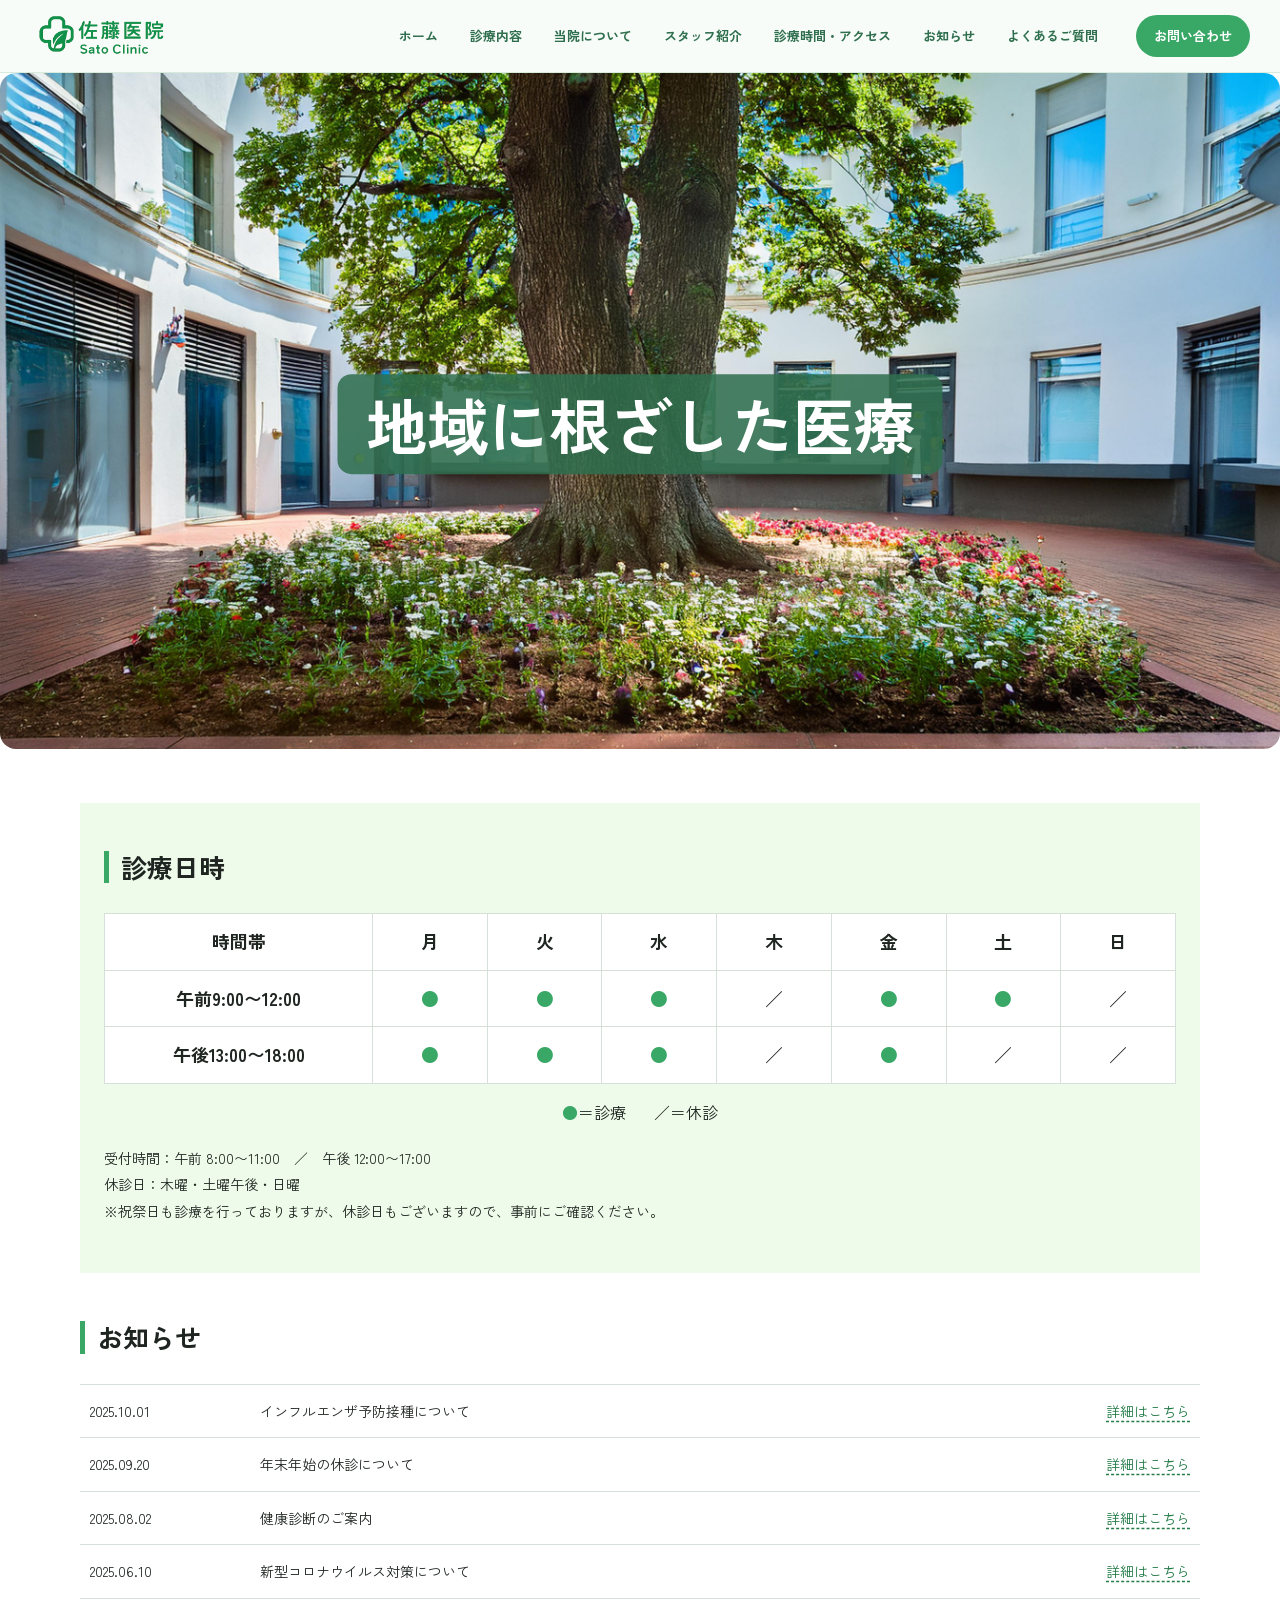
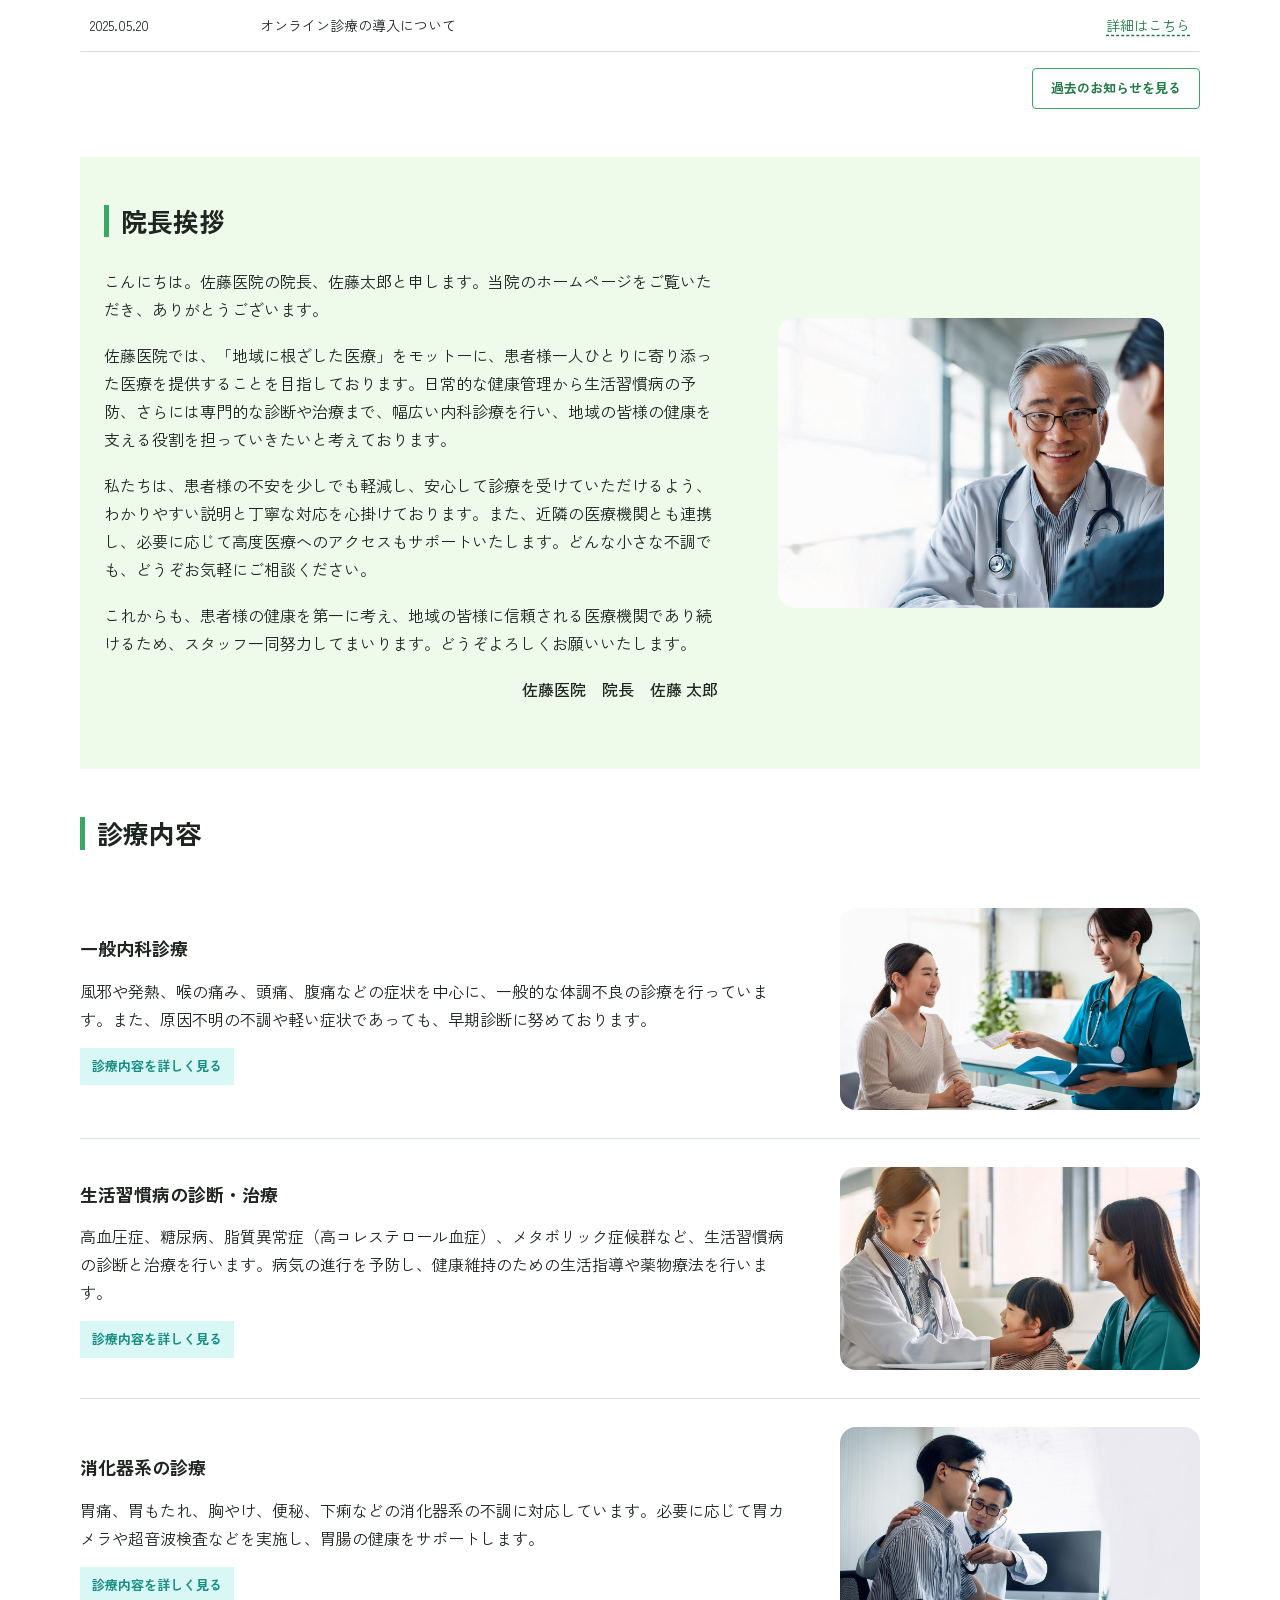
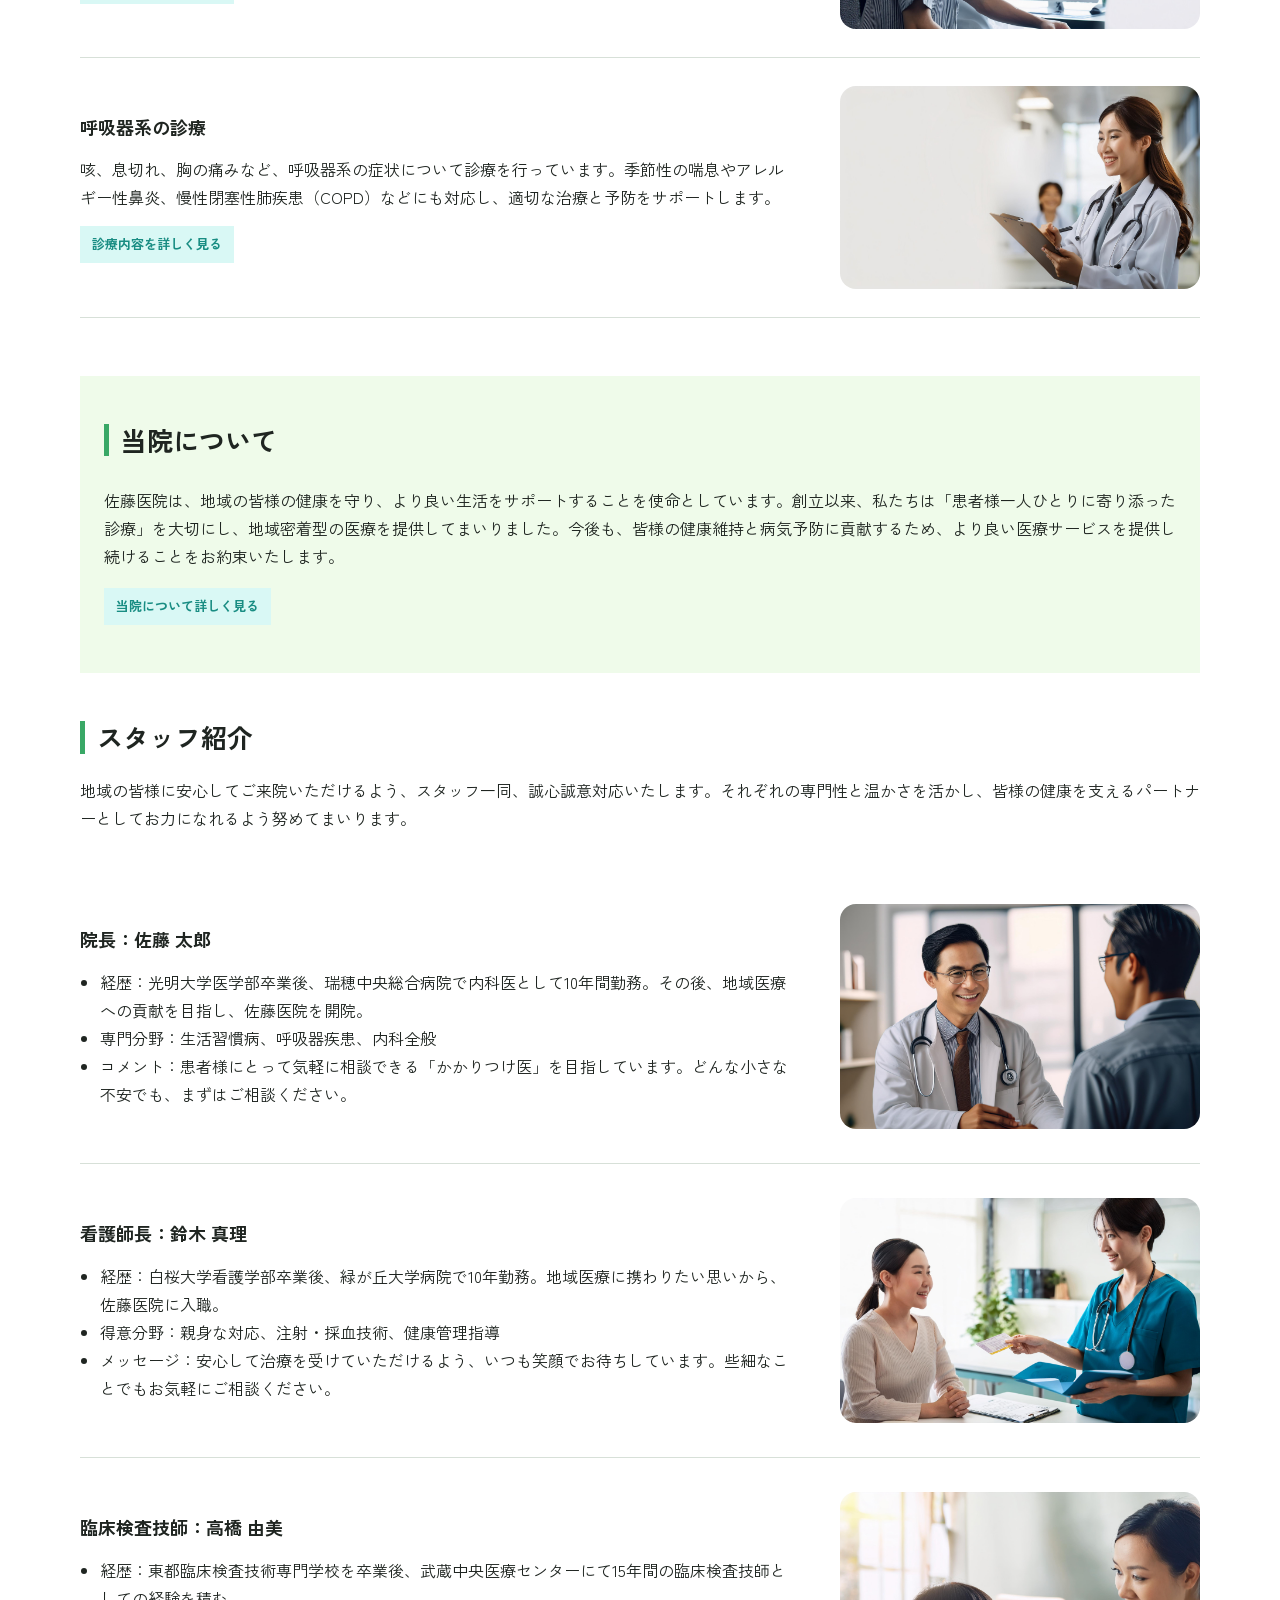
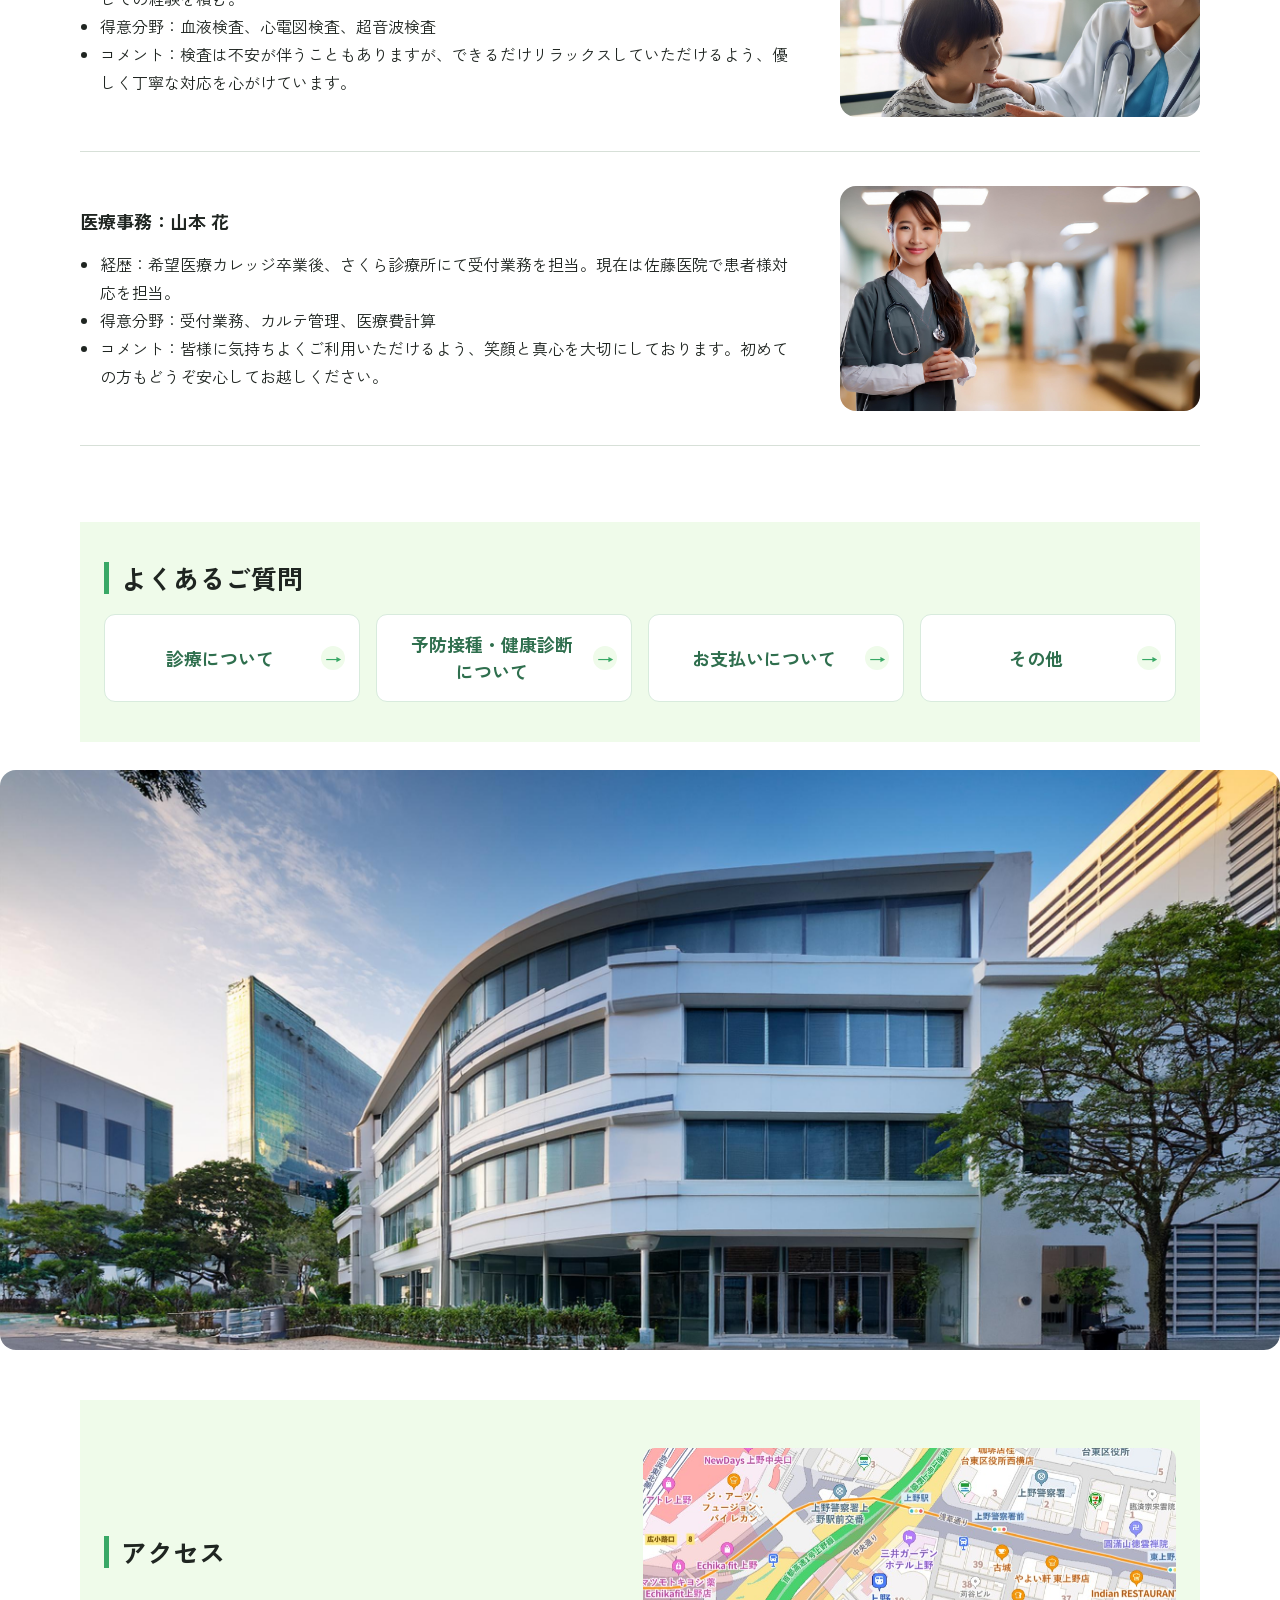
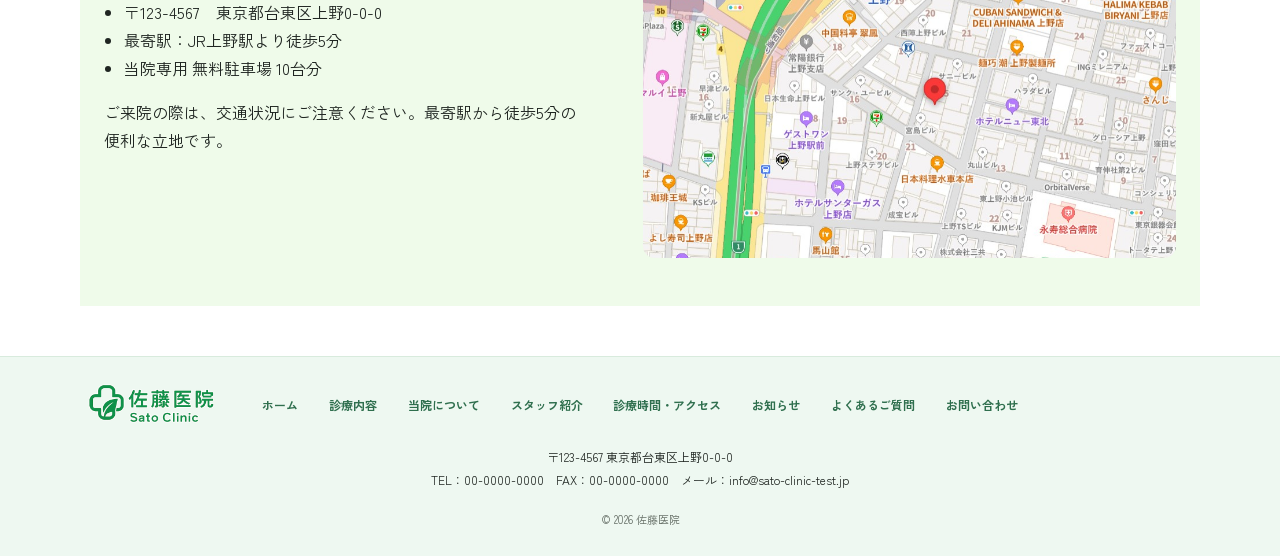
==== commit 3be8353e: "FAQ省略コミット" ====
--- a/index.html
+++ b/index.html
@@ -217,138 +217,11 @@
 
       <section id="faq" class="section tint-section faq-section">
         <h2 class="section-title">よくあるご質問</h2>
-        <div class="faq-category">
-          <h3 class="faq-category-title">診療について</h3>
-          <div class="faq-list">
-            <div class="faq-item">
-              <button class="faq-question" type="button" aria-expanded="false" aria-controls="faq-answer-consultation-reservation">
-                <span>Q. 診療は予約制ですか？</span><span class="faq-icon" aria-hidden="true"></span>
-              </button>
-              <div id="faq-answer-consultation-reservation" class="faq-answer" aria-hidden="true">
-                <div class="faq-answer-inner">
-                  <p>A. 一般診療は予約なしでも受け付けていますが、予約優先制となっております。予防接種や健康診断などは完全予約制です。お電話またはWeb予約をご利用ください。</p>
-                </div>
-              </div>
-            </div>
-            <div class="faq-item">
-              <button class="faq-question" type="button" aria-expanded="false" aria-controls="faq-answer-first-visit">
-                <span>Q. 初診時に必要なものは何ですか？</span><span class="faq-icon" aria-hidden="true"></span>
-              </button>
-              <div id="faq-answer-first-visit" class="faq-answer" aria-hidden="true">
-                <div class="faq-answer-inner">
-                  <p>A. 健康保険証、お薬手帳（お持ちの方）、診療情報提供書（紹介状）があればご持参ください。また、問診票を事前にご記入いただけると受付がスムーズです。</p>
-                </div>
-              </div>
-            </div>
-            <div class="faq-item">
-              <button class="faq-question" type="button" aria-expanded="false" aria-controls="faq-answer-consultation-duration">
-                <span>Q. 診察にはどれくらい時間がかかりますか？</span><span class="faq-icon" aria-hidden="true"></span>
-              </button>
-              <div id="faq-answer-consultation-duration" class="faq-answer" aria-hidden="true">
-                <div class="faq-answer-inner">
-                  <p>A. 症状や混雑状況によりますが、目安として30分〜1時間程度です。事前に混雑状況をお問い合わせいただくことをお勧めします。</p>
-                </div>
-              </div>
-            </div>
-          </div>
-        </div>
-
-        <div class="faq-category">
-          <h3 class="faq-category-title">予防接種・健康診断について</h3>
-          <div class="faq-list">
-            <div class="faq-item">
-              <button class="faq-question" type="button" aria-expanded="false" aria-controls="faq-answer-flu">
-                <span>Q. インフルエンザの予防接種はいつから受けられますか？</span><span class="faq-icon" aria-hidden="true"></span>
-              </button>
-              <div id="faq-answer-flu" class="faq-answer" aria-hidden="true">
-                <div class="faq-answer-inner">
-                  <p>A. 例年10月中旬頃から接種を開始します。予約受付は9月末から行っておりますので、詳しくはお知らせをご確認ください。</p>
-                </div>
-              </div>
-            </div>
-            <div class="faq-item">
-              <button class="faq-question" type="button" aria-expanded="false" aria-controls="faq-answer-checkup">
-                <span>Q. 健康診断はどのような内容がありますか？</span><span class="faq-icon" aria-hidden="true"></span>
-              </button>
-              <div id="faq-answer-checkup" class="faq-answer" aria-hidden="true">
-                <div class="faq-answer-inner">
-                  <p>A. 一般的な健康診断から生活習慣病予防検診まで対応しております。採血、尿検査、心電図、胸部レントゲンなどが含まれます。詳しくはスタッフまでお問い合わせください。</p>
-                </div>
-              </div>
-            </div>
-            <div class="faq-item">
-              <button class="faq-question" type="button" aria-expanded="false" aria-controls="faq-answer-child-vaccination">
-                <span>Q. 子どもの予防接種も対応していますか？</span><span class="faq-icon" aria-hidden="true"></span>
-              </button>
-              <div id="faq-answer-child-vaccination" class="faq-answer" aria-hidden="true">
-                <div class="faq-answer-inner">
-                  <p>A. 当院では、小児用の予防接種（例：MRワクチン、ヒブワクチンなど）も実施しております。スケジュールについてはお問い合わせください。</p>
-                </div>
-              </div>
-            </div>
-          </div>
-        </div>
-
-        <div class="faq-category">
-          <h3 class="faq-category-title">お支払いについて</h3>
-          <div class="faq-list">
-            <div class="faq-item">
-              <button class="faq-question" type="button" aria-expanded="false" aria-controls="faq-answer-payment">
-                <span>Q. 支払いにクレジットカードは使えますか？</span><span class="faq-icon" aria-hidden="true"></span>
-              </button>
-              <div id="faq-answer-payment" class="faq-answer" aria-hidden="true">
-                <div class="faq-answer-inner">
-                  <p>A. はい、当院では現金、クレジットカード（一部カードを除く）、電子マネーに対応しております。詳しくは受付にてお尋ねください。</p>
-                </div>
-              </div>
-            </div>
-            <div class="faq-item">
-              <button class="faq-question" type="button" aria-expanded="false" aria-controls="faq-answer-receipt">
-                <span>Q. 医療費控除に必要な領収書を再発行してもらえますか？</span><span class="faq-icon" aria-hidden="true"></span>
-              </button>
-              <div id="faq-answer-receipt" class="faq-answer" aria-hidden="true">
-                <div class="faq-answer-inner">
-                  <p>A. はい、再発行可能です。ただし、再発行には日数をいただく場合がありますのでご了承ください。</p>
-                </div>
-              </div>
-            </div>
-          </div>
-        </div>
-
-        <div class="faq-category">
-          <h3 class="faq-category-title">その他</h3>
-          <div class="faq-list">
-            <div class="faq-item">
-              <button class="faq-question" type="button" aria-expanded="false" aria-controls="faq-answer-parking">
-                <span>Q. 駐車場はありますか？</span><span class="faq-icon" aria-hidden="true"></span>
-              </button>
-              <div id="faq-answer-parking" class="faq-answer" aria-hidden="true">
-                <div class="faq-answer-inner">
-                  <p>A. はい、当院専用の無料駐車場が10台分ございます。満車の場合は近隣のコインパーキングをご利用ください。</p>
-                </div>
-              </div>
-            </div>
-            <div class="faq-item">
-              <button class="faq-question" type="button" aria-expanded="false" aria-controls="faq-answer-wheelchair">
-                <span>Q. 車椅子での利用は可能ですか？</span><span class="faq-icon" aria-hidden="true"></span>
-              </button>
-              <div id="faq-answer-wheelchair" class="faq-answer" aria-hidden="true">
-                <div class="faq-answer-inner">
-                  <p>A. 可能です。エントランスはバリアフリー設計となっており、スロープもご用意しております。また、院内には車椅子で移動可能なスペースを確保しています。</p>
-                </div>
-              </div>
-            </div>
-            <div class="faq-item">
-              <button class="faq-question" type="button" aria-expanded="false" aria-controls="faq-answer-wifi">
-                <span>Q. 院内でWi-Fiは使えますか？</span><span class="faq-icon" aria-hidden="true"></span>
-              </button>
-              <div id="faq-answer-wifi" class="faq-answer" aria-hidden="true">
-                <div class="faq-answer-inner">
-                  <p>A. はい、当院では無料Wi-Fiを提供しております。パスワードは受付でお知らせいたします。</p>
-                </div>
-              </div>
-            </div>
-          </div>
+        <div class="faq-category-links">
+          <a class="faq-category-link" href="faq.html#faq-medical">診療について</a>
+          <a class="faq-category-link" href="faq.html#faq-vaccine">予防接種・健康診断<br>について</a>
+          <a class="faq-category-link" href="faq.html#faq-payment">お支払いについて</a>
+          <a class="faq-category-link" href="faq.html#faq-other">その他</a>
         </div>
       </section>
     </div>
--- a/CSS/style.css
+++ b/CSS/style.css
@@ -10,6 +10,7 @@
   --text: #1f2521;
   --muted: #687169;
   --white: #fff;
+  --scroll-offset: 104px;
   --max: 1120px;
 }
 
@@ -19,11 +20,13 @@
 
 html {
   scroll-behavior: smooth;
+  scroll-padding-top: var(--scroll-offset);
 }
 
 #top,
-main section[id] {
-  scroll-margin-top: 73px
+main section[id],
+main .section {
+  scroll-margin-top: var(--scroll-offset)
 }
 
 body {
@@ -72,6 +75,10 @@
 }
 
 @media (prefers-reduced-motion: reduce) {
+  html {
+    scroll-behavior: auto
+  }
+
   .image-reveal,
   .image-reveal.is-visible {
     opacity: 1;
@@ -246,14 +253,14 @@
   left: 50%;
   top: 52%;
   transform: translate(-50%, -50%);
-  padding: 16px 36px;
-  background: rgba(57, 168, 102, .78);
+  padding: 13px 28px;
+  background: rgba(47, 111, 78, .86);
   color: #fff;
-  font-size: clamp(38px, 5vw, 72px);
+  font-size: clamp(37px, 4.8vw, 68px);
   font-weight: 700;
   line-height: 1.2;
   white-space: nowrap;
-  border-radius: 18px;
+  border-radius: 14px;
 }
 
 .section {
@@ -706,9 +713,14 @@
 }
 
 @media (max-width:980px) {
+  :root {
+    --scroll-offset: 100px
+  }
+
   #top,
-  main section[id] {
-    scroll-margin-top: 65px
+  main section[id],
+  main .section {
+    scroll-margin-top: var(--scroll-offset)
   }
 
   body {
@@ -810,8 +822,8 @@
   .hero-copy {
     width: max-content;
     max-width: 90%;
-    font-size: 28px;
-    padding: 10px 18px
+    font-size: 27px;
+    padding: 9px 16px
   }
 
   .section {
@@ -1292,6 +1304,104 @@
   }
 }
 
+.faq-category-links {
+  display: grid;
+  grid-template-columns: repeat(4, minmax(0, 1fr));
+  gap: 16px;
+}
+
+.faq-section {
+  padding-block: 40px
+}
+
+.faq-section .section-title {
+  margin-bottom: 20px
+}
+
+.faq-category-link {
+  position: relative;
+  min-height: 88px;
+  display: flex;
+  align-items: center;
+  justify-content: center;
+  min-width: 0;
+  padding: 16px 40px 16px 16px;
+  border: 1px solid #d8ebdd;
+  border-radius: 11px;
+  background: #fff;
+  color: #2f6f4e;
+  font-size: 18px;
+  font-weight: 600;
+  line-height: 1.5;
+  text-align: center;
+  transition: background-color .25s ease, border-color .25s ease, transform .25s ease, box-shadow .25s ease
+}
+
+.faq-category-link::after {
+  content: "→";
+  position: absolute;
+  right: 14px;
+  width: 24px;
+  height: 24px;
+  display: flex;
+  align-items: center;
+  justify-content: center;
+  border-radius: 50%;
+  background: #effbea;
+  color: var(--green);
+  font-size: 17px;
+  font-weight: 700;
+  line-height: 1;
+  transition: transform .25s ease
+}
+
+.faq-category-link:focus-visible {
+  outline: 3px solid rgba(57, 168, 102, .32);
+  outline-offset: 3px
+}
+
+@media (hover: hover) and (pointer: fine) {
+  .faq-category-link:hover {
+    border-color: #9bcaaa;
+    background: #f7fcf8;
+    transform: translateY(-1px);
+    box-shadow: 0 2px 6px rgba(35, 123, 72, .05)
+  }
+
+  .faq-category-link:hover::after {
+    transform: translateX(2px)
+  }
+}
+
+.faq-page .faq-category-title {
+  scroll-margin-top: var(--scroll-offset)
+}
+
+@media (max-width:720px) {
+  .faq-section {
+    padding-block: 32px
+  }
+
+  .faq-section .section-title {
+    margin-bottom: 18px
+  }
+
+  .faq-category-links {
+    grid-template-columns: 1fr;
+    gap: 12px
+  }
+
+  .faq-category-link {
+    min-height: 76px;
+    padding: 14px 38px 14px 16px;
+    font-size: 17px
+  }
+
+  .faq-category-link::after {
+    right: 12px
+  }
+}
+
 .contact-page .contact-section {
   max-width: 960px;
   margin-inline: auto
@@ -1300,57 +1410,99 @@
 .contact-options {
   display: grid;
   grid-template-columns: repeat(2, minmax(0, 1fr));
-  gap: 24px;
-  margin-top: 28px
+  gap: 20px;
+  margin-top: 32px
 }
 
 .contact-choice {
-  min-height: 180px;
+  min-height: 196px;
+  position: relative;
   display: flex;
-  flex-direction: column;
   align-items: center;
-  justify-content: center;
-  gap: 8px;
-  padding: 28px 24px;
-  border: 1px solid var(--theme-line);
-  border-radius: 16px;
+  gap: 18px;
+  padding: 30px 32px;
+  border: 1px solid rgba(216, 235, 221, .9);
+  border-radius: 24px;
+  background: #f2faf5;
+  color: var(--green-text);
+  box-shadow: 0 8px 20px rgba(35, 123, 72, .06);
   font: inherit;
   text-align: center;
+  text-decoration: none;
   cursor: pointer;
-  transition: background-color .25s ease, color .25s ease, border-color .25s ease, transform .25s ease, box-shadow .25s ease
-}
-
-.contact-choice-phone {
-  background: var(--green);
-  color: #fff
-}
-
-.contact-choice-email {
-  background: #f2faf5;
+  appearance: none;
+  transition: background-color .25s ease, border-color .25s ease, transform .25s ease, box-shadow .25s ease
+}
+
+.contact-choice-content {
+  min-width: 0;
+  display: flex;
+  flex: 1;
+  flex-direction: column;
+  align-items: flex-start;
+  gap: 5px;
+  text-align: left
+}
+
+.contact-choice-icon {
+  width: 64px;
+  height: 64px;
+  flex: 0 0 64px;
+  display: grid;
+  place-items: center;
+  border-radius: 50%;
+  background: #fff;
   color: var(--green-text)
 }
 
+.contact-choice-icon svg {
+  width: 30px;
+  height: 30px;
+  fill: none;
+  stroke: currentColor;
+  stroke-linecap: round;
+  stroke-linejoin: round;
+  stroke-width: 1.7
+}
+
 .contact-choice-label {
-  font-size: 20px;
-  font-weight: 700
+  color: var(--green-text);
+  font-size: 19px;
+  font-weight: 700;
+  line-height: 1.4
 }
 
 .contact-choice-number {
   font-size: 24px;
   font-weight: 700;
+  line-height: 1.4;
   letter-spacing: .04em
 }
 
 .contact-choice-note {
-  font-size: 13px
+  color: var(--muted);
+  font-size: 13px;
+  line-height: 1.6
+}
+
+.contact-choice-arrow {
+  width: 10px;
+  height: 10px;
+  flex: 0 0 10px;
+  margin-left: auto;
+  border-right: 2px solid var(--green);
+  border-bottom: 2px solid var(--green);
+  transform: rotate(-45deg);
+  transition: transform .25s ease
 }
 
 .contact-form {
-  margin-top: 36px;
-  padding: 28px;
+  margin-top: 32px;
+  padding: 32px;
   border: 1px solid var(--theme-line);
-  border-radius: 16px;
-  background: #fff
+  border-radius: 20px;
+  background: #fff;
+  box-shadow: 0 6px 18px rgba(35, 123, 72, .05)
 }
 
 .contact-form[hidden] {
@@ -1371,15 +1523,16 @@
   display: block;
   margin-bottom: 6px;
   color: var(--green-text);
+  font-size: 15px;
   font-weight: 700
 }
 
 .form-field input,
 .form-field textarea {
   width: 100%;
-  padding: 12px 14px;
+  padding: 13px 14px;
   border: 1px solid var(--theme-line);
-  border-radius: 8px;
+  border-radius: 10px;
   background: #fff;
   color: var(--text);
   font: inherit;
@@ -1417,17 +1570,70 @@
 @media (hover: hover) and (pointer: fine) {
   .contact-choice:hover {
     transform: translateY(-2px);
-    box-shadow: 0 5px 12px rgba(35, 123, 72, .14)
-  }
-
-  .contact-choice-phone:hover {
-    background: var(--green-dark)
-  }
-
-  .contact-choice-email:hover {
+    border-color: var(--theme-line);
     background: #eaf7ee;
-    border-color: var(--green)
-  }
+    box-shadow: 0 10px 22px rgba(35, 123, 72, .09)
+  }
+
+  .contact-choice:hover .contact-choice-arrow {
+    transform: translateX(2px) rotate(-45deg)
+  }
+}
+
+.back-to-top {
+  position: fixed;
+  right: 24px;
+  bottom: 24px;
+  z-index: 90;
+  width: 54px;
+  height: 54px;
+  display: grid;
+  place-items: center;
+  padding: 0;
+  border: 1px solid rgba(255, 255, 255, .45);
+  border-radius: 50%;
+  background: rgba(47, 111, 78, .82);
+  color: #fff;
+  font: inherit;
+  font-size: 21px;
+  font-weight: 700;
+  line-height: 1;
+  opacity: 0;
+  visibility: hidden;
+  transform: translateY(8px);
+  pointer-events: none;
+  cursor: pointer;
+  transition: opacity .25s ease, visibility .25s ease, transform .25s ease, background-color .25s ease
+}
+
+.back-to-top.is-visible {
+  opacity: 1;
+  visibility: visible;
+  transform: translateY(0);
+  pointer-events: auto
+}
+
+.back-to-top:focus-visible {
+  outline: 3px solid rgba(57, 168, 102, .35);
+  outline-offset: 3px
+}
+
+@media (hover: hover) and (pointer: fine) {
+  .back-to-top:hover {
+    background: rgba(35, 123, 72, .92)
+  }
+}
+
+@media (prefers-reduced-motion: reduce) {
+  .back-to-top {
+    transition: none;
+    transform: none
+  }
+}
+
+.contact-choice:focus-visible {
+  outline: 3px solid rgba(57, 168, 102, .32);
+  outline-offset: 3px
 }
 
 @media (max-width:720px) {
@@ -1437,8 +1643,25 @@
   }
 
   .contact-choice {
-    min-height: 148px;
-    padding: 22px 18px
+    min-height: 154px;
+    gap: 14px;
+    padding: 22px 20px;
+    border-radius: 20px
+  }
+
+  .contact-choice-icon {
+    width: 54px;
+    height: 54px;
+    flex-basis: 54px
+  }
+
+  .contact-choice-icon svg {
+    width: 26px;
+    height: 26px
+  }
+
+  .contact-choice-content {
+    gap: 4px
   }
 
   .contact-choice-label {
@@ -1450,6 +1673,27 @@
   }
 
   .contact-form {
-    padding: 20px 16px
-  }
-}
+    padding: 22px 18px;
+    border-radius: 16px
+  }
+}
+
+.contact-cta .section-action {
+  display: flex;
+  justify-content: center;
+  flex-wrap: wrap;
+  gap: 12px
+}
+
+.contact-cta .contact-button {
+  display: inline-flex
+}
+
+@media (max-width:980px) {
+  .back-to-top {
+    right: 16px;
+    bottom: 16px;
+    width: 50px;
+    height: 50px
+  }
+}
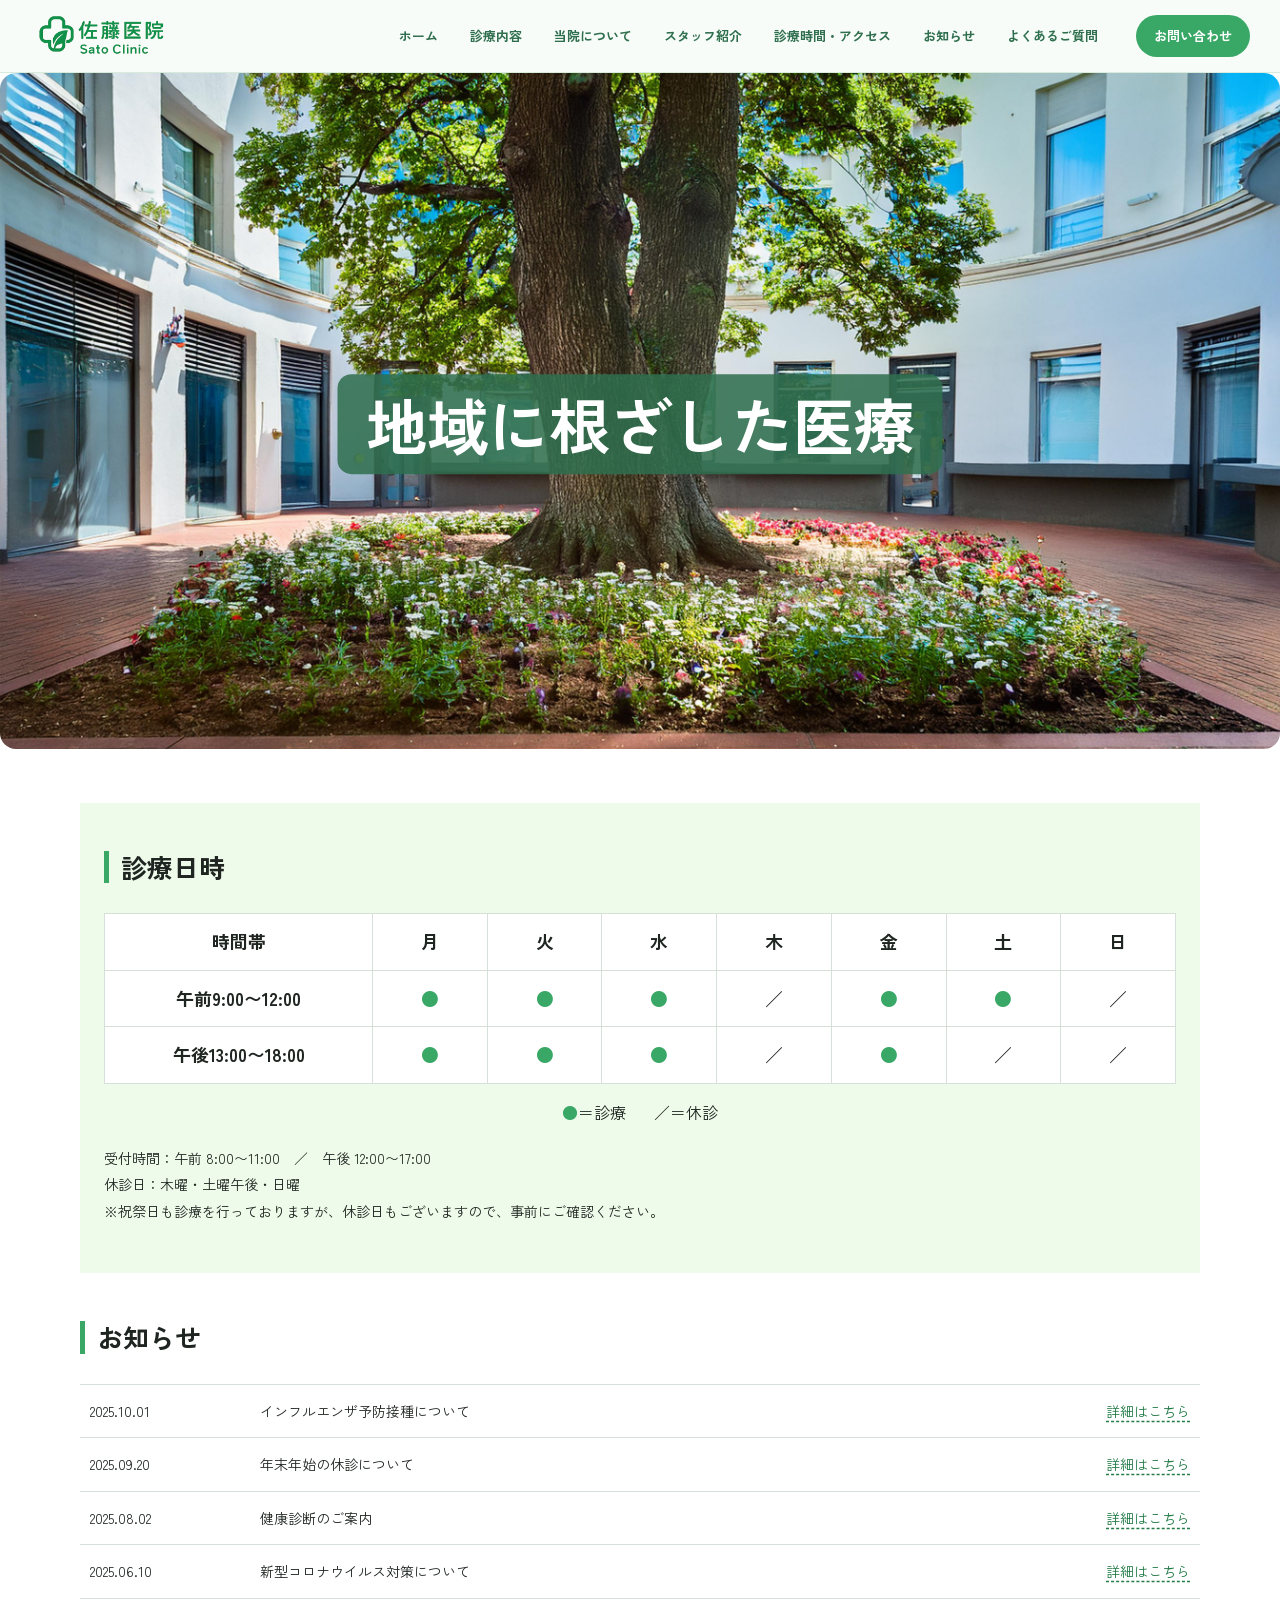
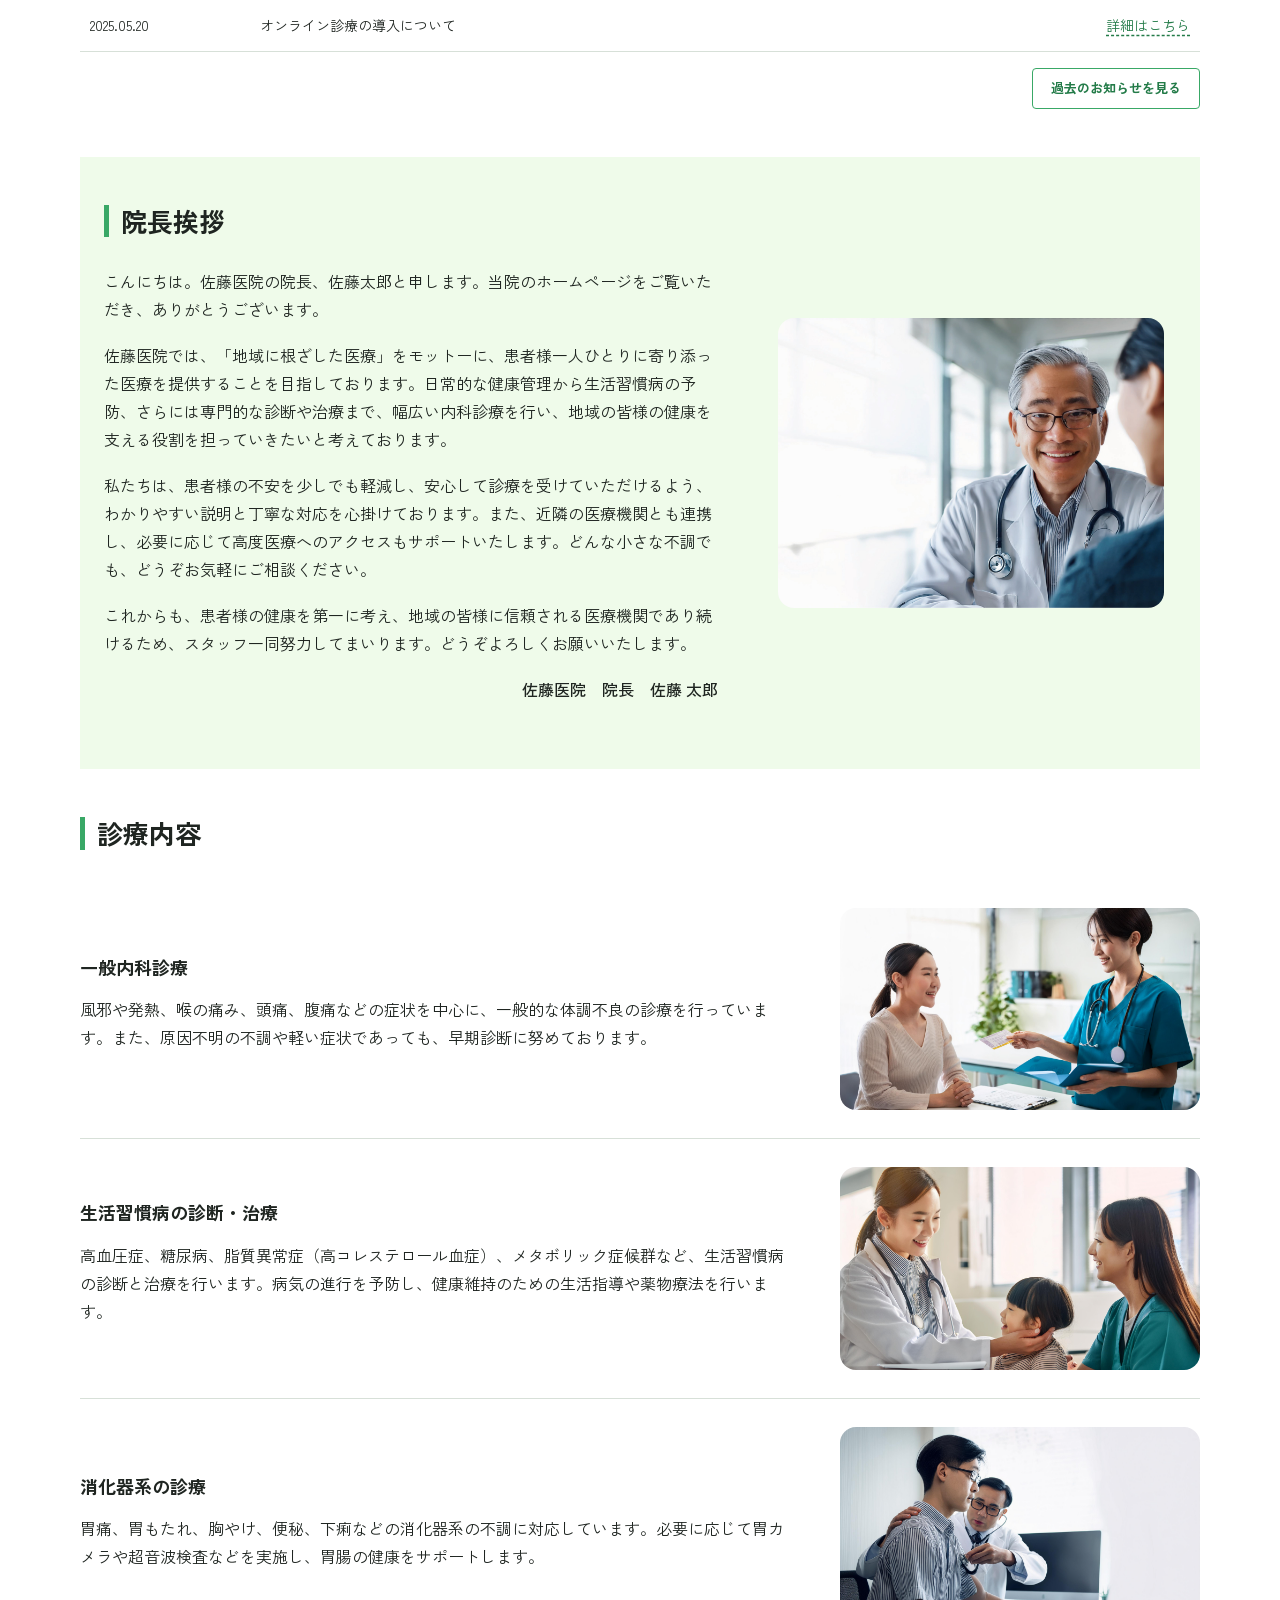
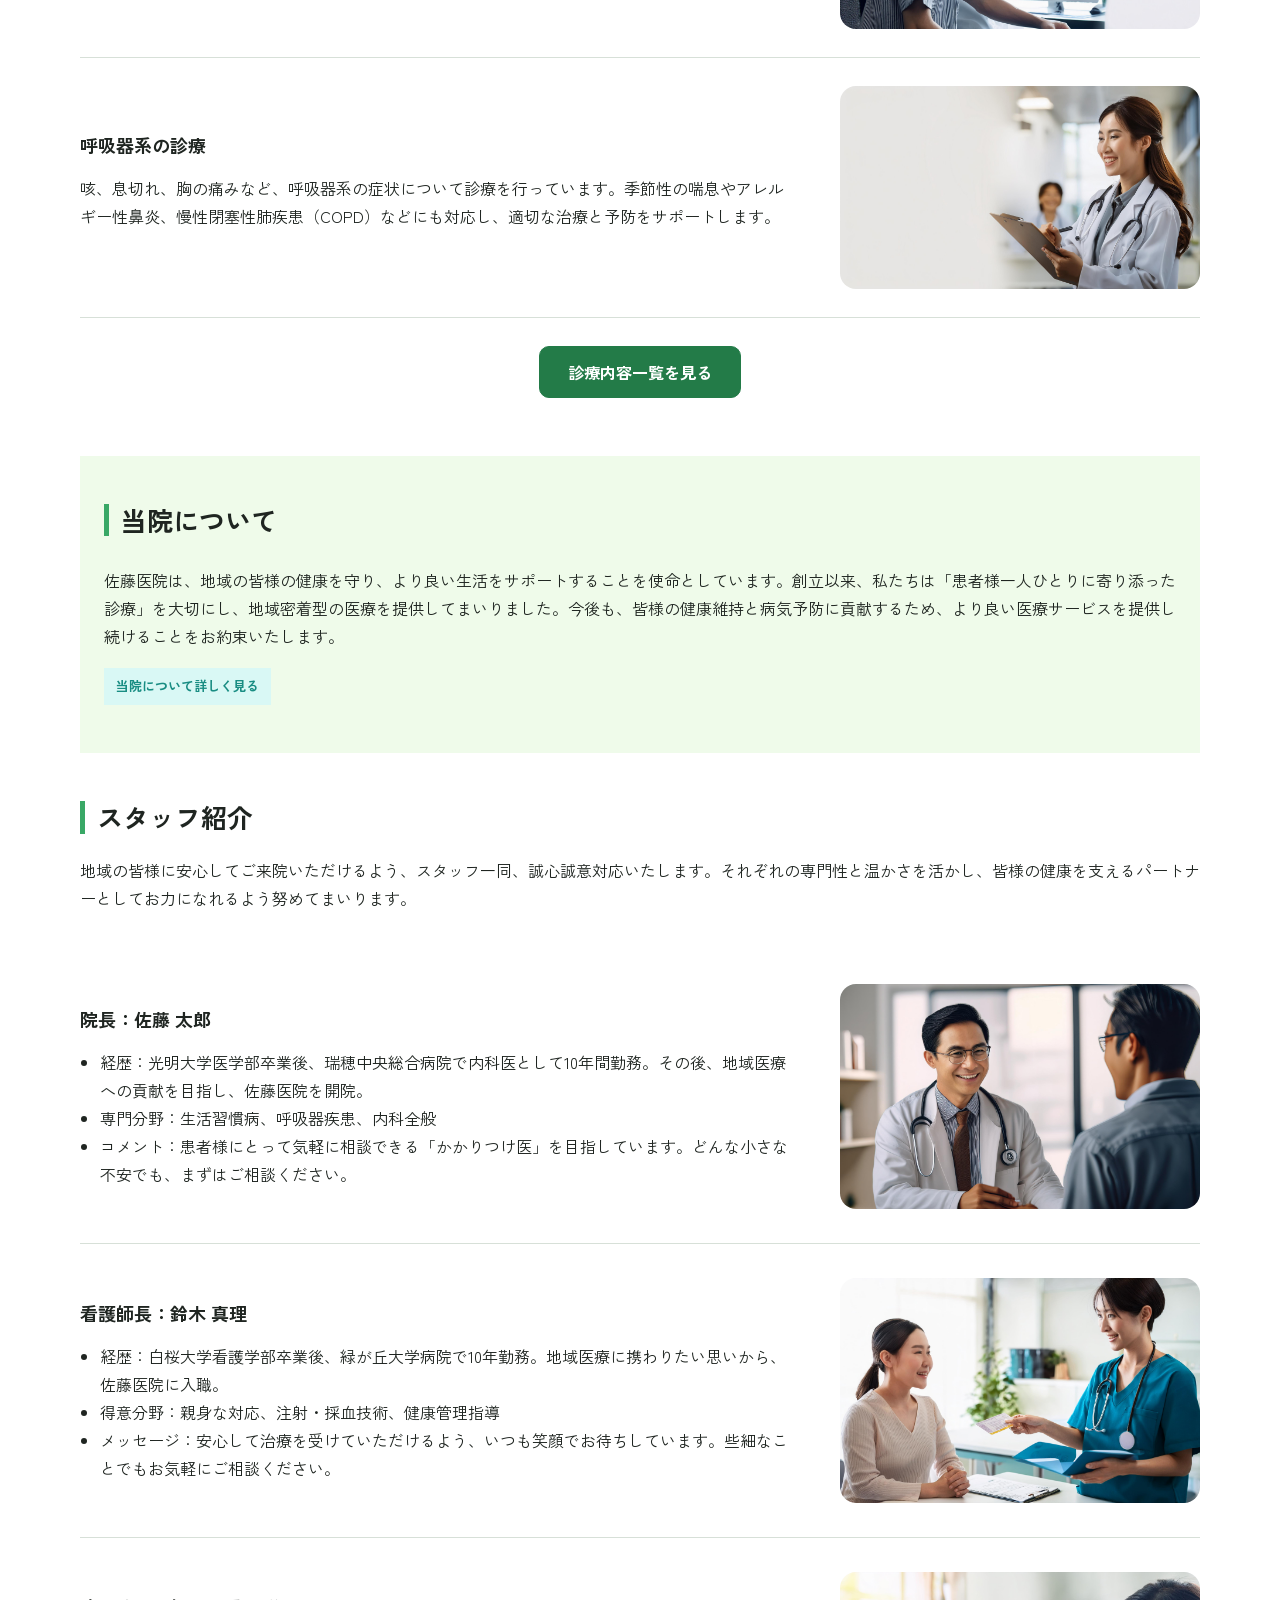
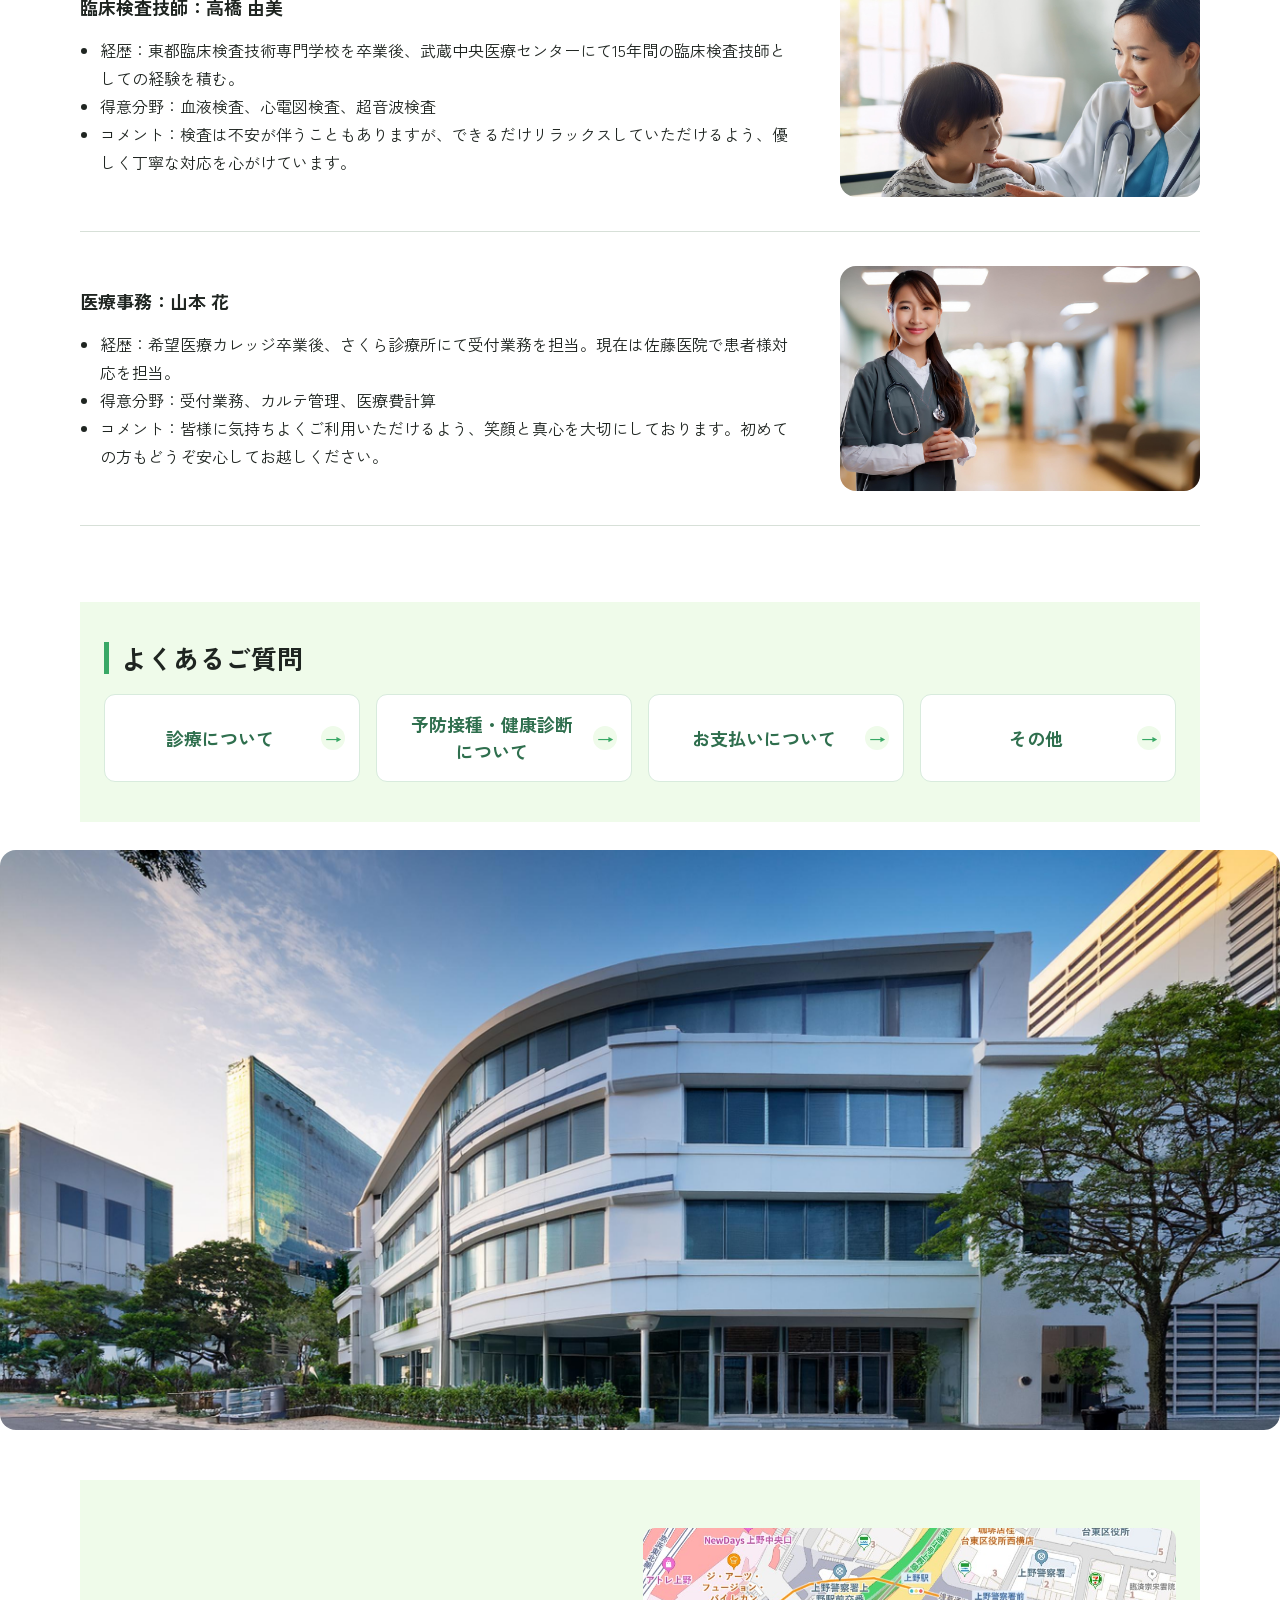
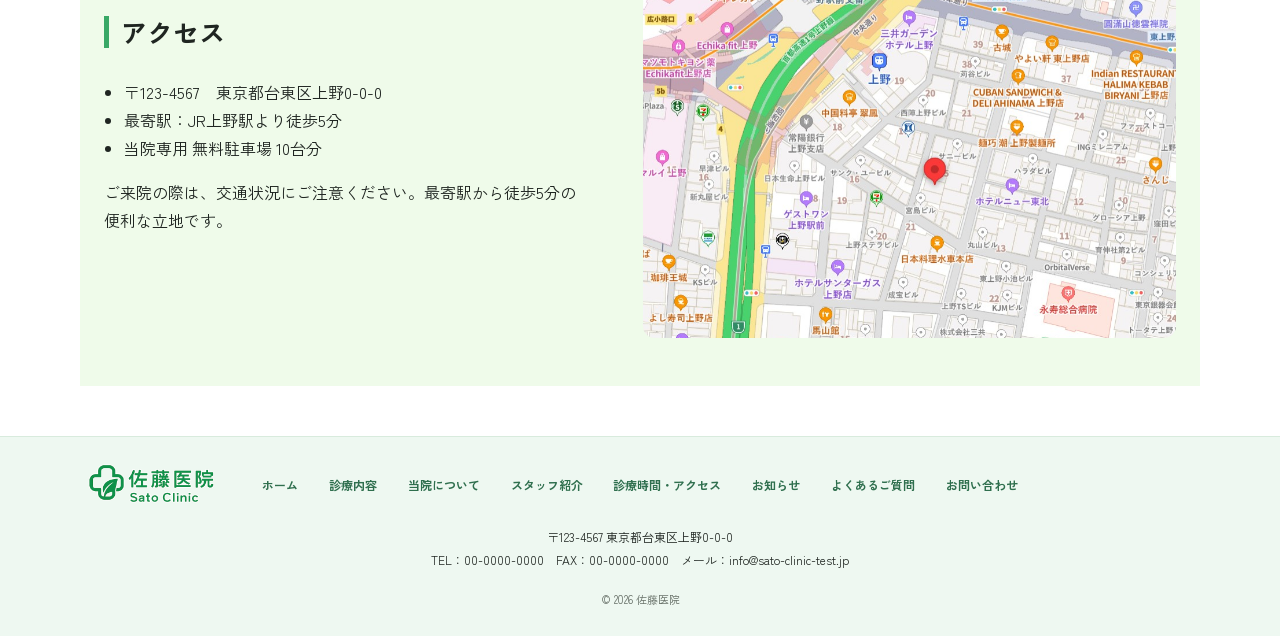
==== commit 90f3d0c0: "サブタイトル高さ調整" ====
--- a/index.html
+++ b/index.html
@@ -27,7 +27,7 @@
         <a href="index.html#top">ホーム</a>
         <a href="services.html">診療内容</a>
         <a href="about.html">当院について</a>
-        <a href="about.html#staff">スタッフ紹介</a>
+        <a href="staff.html">スタッフ紹介</a>
         <a href="access.html">診療時間・アクセス</a>
         <a href="news.html">お知らせ</a>
         <a href="faq.html">よくあるご質問</a>
@@ -125,35 +125,32 @@
         <article class="service-row">
           <div>
             <h3>一般内科診療</h3>
-            <p>風邪や発熱、喉の痛み、頭痛、腹痛などの症状を中心に、一般的な体調不良の診療を行っています。また、原因不明の不調や軽い症状であっても、早期診断に努めております。</p><a
-              class="small-button" href="#">診療内容を詳しく見る</a>
+            <p>風邪や発熱、喉の痛み、頭痛、腹痛などの症状を中心に、一般的な体調不良の診療を行っています。また、原因不明の不調や軽い症状であっても、早期診断に努めております。</p>
           </div>
           <img src="img/service_general.jpg" alt="一般内科診療のイメージ">
         </article>
         <article class="service-row">
           <div>
             <h3>生活習慣病の診断・治療</h3>
-            <p>高血圧症、糖尿病、脂質異常症（高コレステロール血症）、メタボリック症候群など、生活習慣病の診断と治療を行います。病気の進行を予防し、健康維持のための生活指導や薬物療法を行います。</p><a
-              class="small-button" href="#">診療内容を詳しく見る</a>
+            <p>高血圧症、糖尿病、脂質異常症（高コレステロール血症）、メタボリック症候群など、生活習慣病の診断と治療を行います。病気の進行を予防し、健康維持のための生活指導や薬物療法を行います。</p>
           </div>
           <img src="img/service_lifestyle.jpg" alt="生活習慣病診療のイメージ">
         </article>
         <article class="service-row">
           <div>
             <h3>消化器系の診療</h3>
-            <p>胃痛、胃もたれ、胸やけ、便秘、下痢などの消化器系の不調に対応しています。必要に応じて胃カメラや超音波検査などを実施し、胃腸の健康をサポートします。</p><a class="small-button"
-              href="#">診療内容を詳しく見る</a>
+            <p>胃痛、胃もたれ、胸やけ、便秘、下痢などの消化器系の不調に対応しています。必要に応じて胃カメラや超音波検査などを実施し、胃腸の健康をサポートします。</p>
           </div>
           <img src="img/service_digestive.jpg" alt="消化器系の診療イメージ">
         </article>
         <article class="service-row">
           <div>
             <h3>呼吸器系の診療</h3>
-            <p>咳、息切れ、胸の痛みなど、呼吸器系の症状について診療を行っています。季節性の喘息やアレルギー性鼻炎、慢性閉塞性肺疾患（COPD）などにも対応し、適切な治療と予防をサポートします。</p><a
-              class="small-button" href="#">診療内容を詳しく見る</a>
+            <p>咳、息切れ、胸の痛みなど、呼吸器系の症状について診療を行っています。季節性の喘息やアレルギー性鼻炎、慢性閉塞性肺疾患（COPD）などにも対応し、適切な治療と予防をサポートします。</p>
           </div>
           <img src="img/service_respiratory.jpg" alt="呼吸器系の診療イメージ">
         </article>
+        <div class="services-section-action"><a class="services-list-button" href="services.html">診療内容一覧を見る</a></div>
       </section>
 
       <section id="about" class="section tint-section about-section">
@@ -252,7 +249,7 @@
         <a href="index.html#top">ホーム</a>
         <a href="services.html">診療内容</a>
         <a href="about.html">当院について</a>
-        <a href="about.html#staff">スタッフ紹介</a>
+        <a href="staff.html">スタッフ紹介</a>
         <a href="access.html">診療時間・アクセス</a>
         <a href="news.html">お知らせ</a>
         <a href="faq.html">よくあるご質問</a>
--- a/CSS/style.css
+++ b/CSS/style.css
@@ -930,6 +930,7 @@
 }
 
 .page-heading {
+  min-height: 240px;
   padding: 44px 0 38px;
   border-bottom: 1px solid var(--theme-line);
   background: var(--green-soft)
@@ -971,6 +972,10 @@
 
 .page-body > .section:first-child {
   padding-top: 48px
+}
+
+.page-body > .section:first-child.split-section {
+  align-items: start
 }
 
 .page-body .section-title {
@@ -1049,6 +1054,53 @@
   border-bottom: 0
 }
 
+.services-section-action {
+  margin-top: 28px;
+  text-align: center
+}
+
+.services-list-button {
+  min-height: 52px;
+  display: inline-flex;
+  align-items: center;
+  justify-content: center;
+  padding: 0 28px;
+  border: 1px solid var(--green-dark);
+  border-radius: 10px;
+  background: var(--green-dark);
+  color: #fff;
+  font-size: 16px;
+  font-weight: 700;
+  line-height: 1.4;
+  transition: background-color .25s ease, border-color .25s ease, transform .25s ease, box-shadow .25s ease
+}
+
+.services-list-button:focus-visible {
+  outline: 3px solid rgba(57, 168, 102, .32);
+  outline-offset: 3px
+}
+
+@media (hover: hover) and (pointer: fine) {
+  .services-list-button:hover {
+    border-color: #185d36;
+    background: #185d36;
+    transform: translateY(-1px);
+    box-shadow: 0 4px 10px rgba(35, 123, 72, .12)
+  }
+}
+
+@media (max-width:720px) {
+  .services-section-action {
+    margin-top: 24px
+  }
+
+  .services-list-button {
+    width: min(100%, 280px);
+    min-height: 52px;
+    padding-inline: 20px
+  }
+}
+
 .about-page-section .split-image {
   margin: 12px
 }
@@ -1149,6 +1201,7 @@
 
 @media (max-width:980px) {
   .page-heading {
+    min-height: 232px;
     padding: 36px 0 30px
   }
 
@@ -1163,6 +1216,10 @@
 }
 
 @media (max-width:720px) {
+  .page-heading {
+    min-height: 232px
+  }
+
   .page-title {
     font-size: 28px
   }
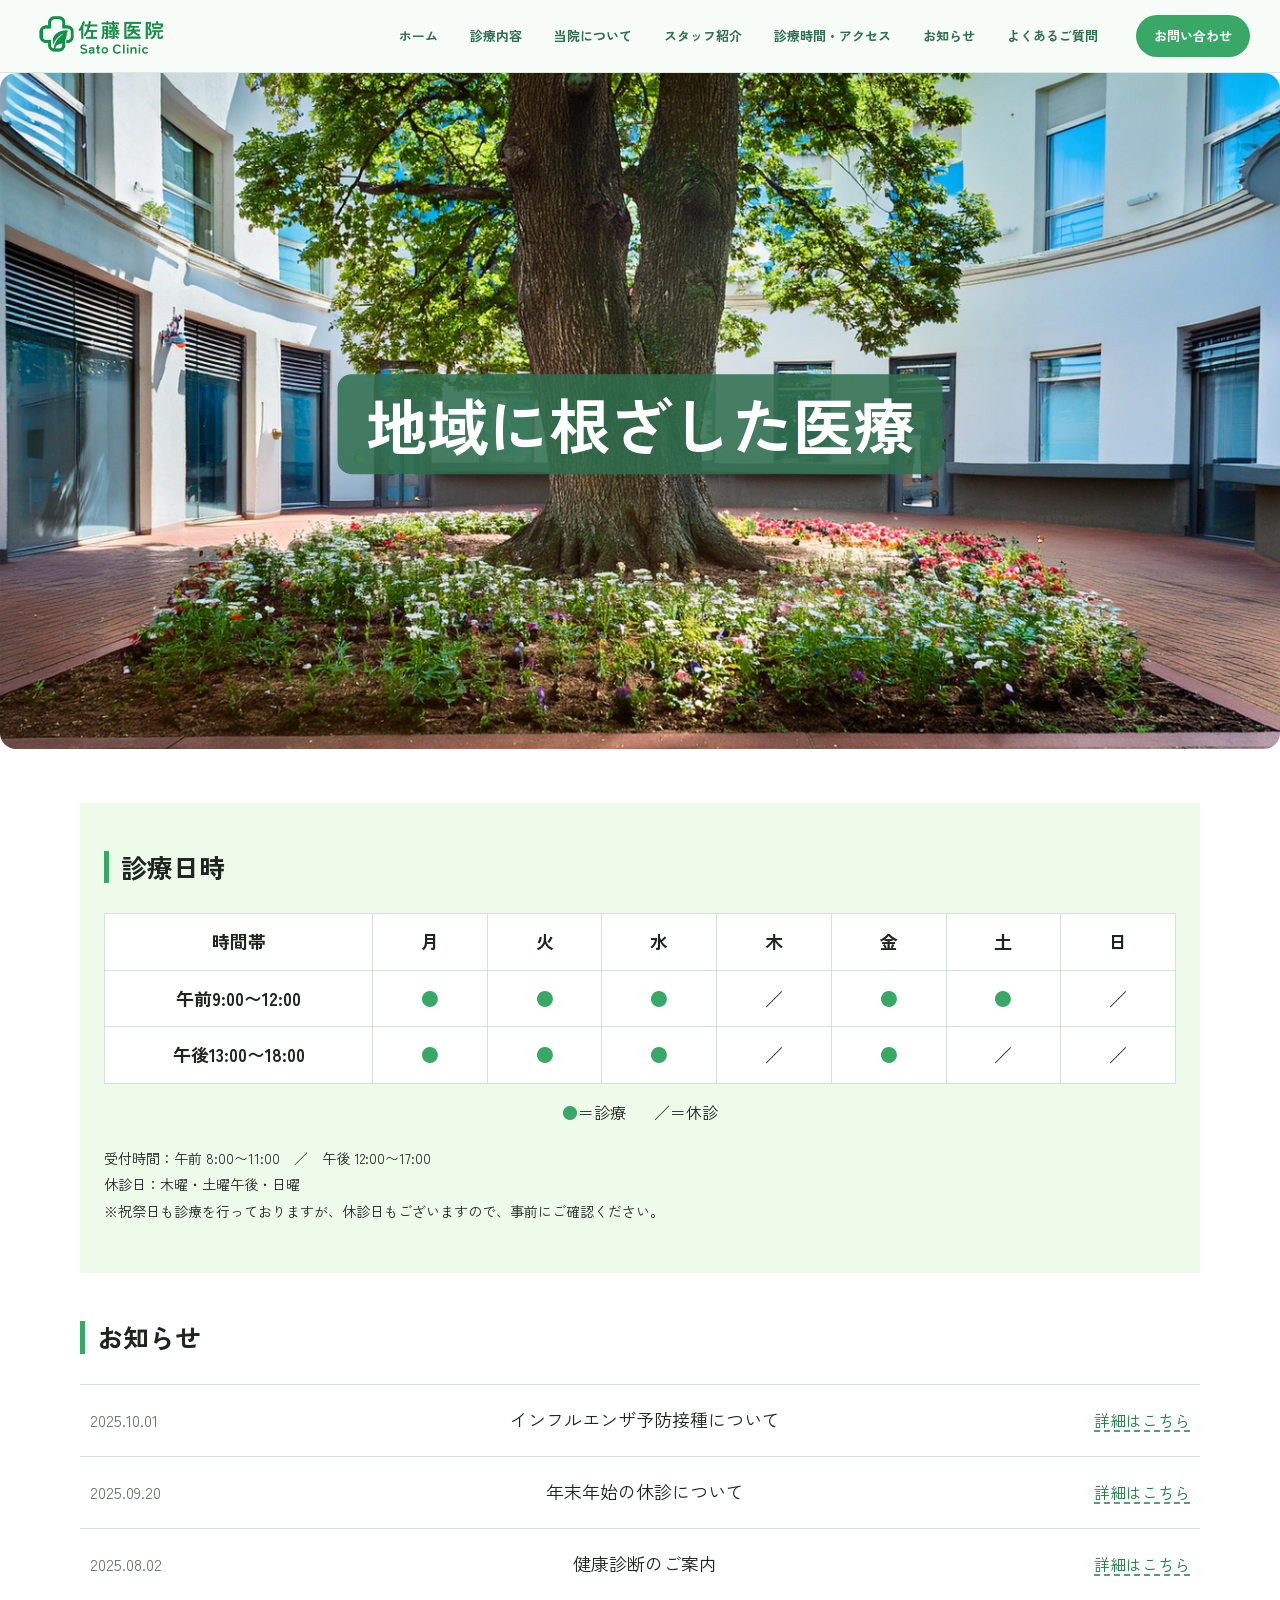
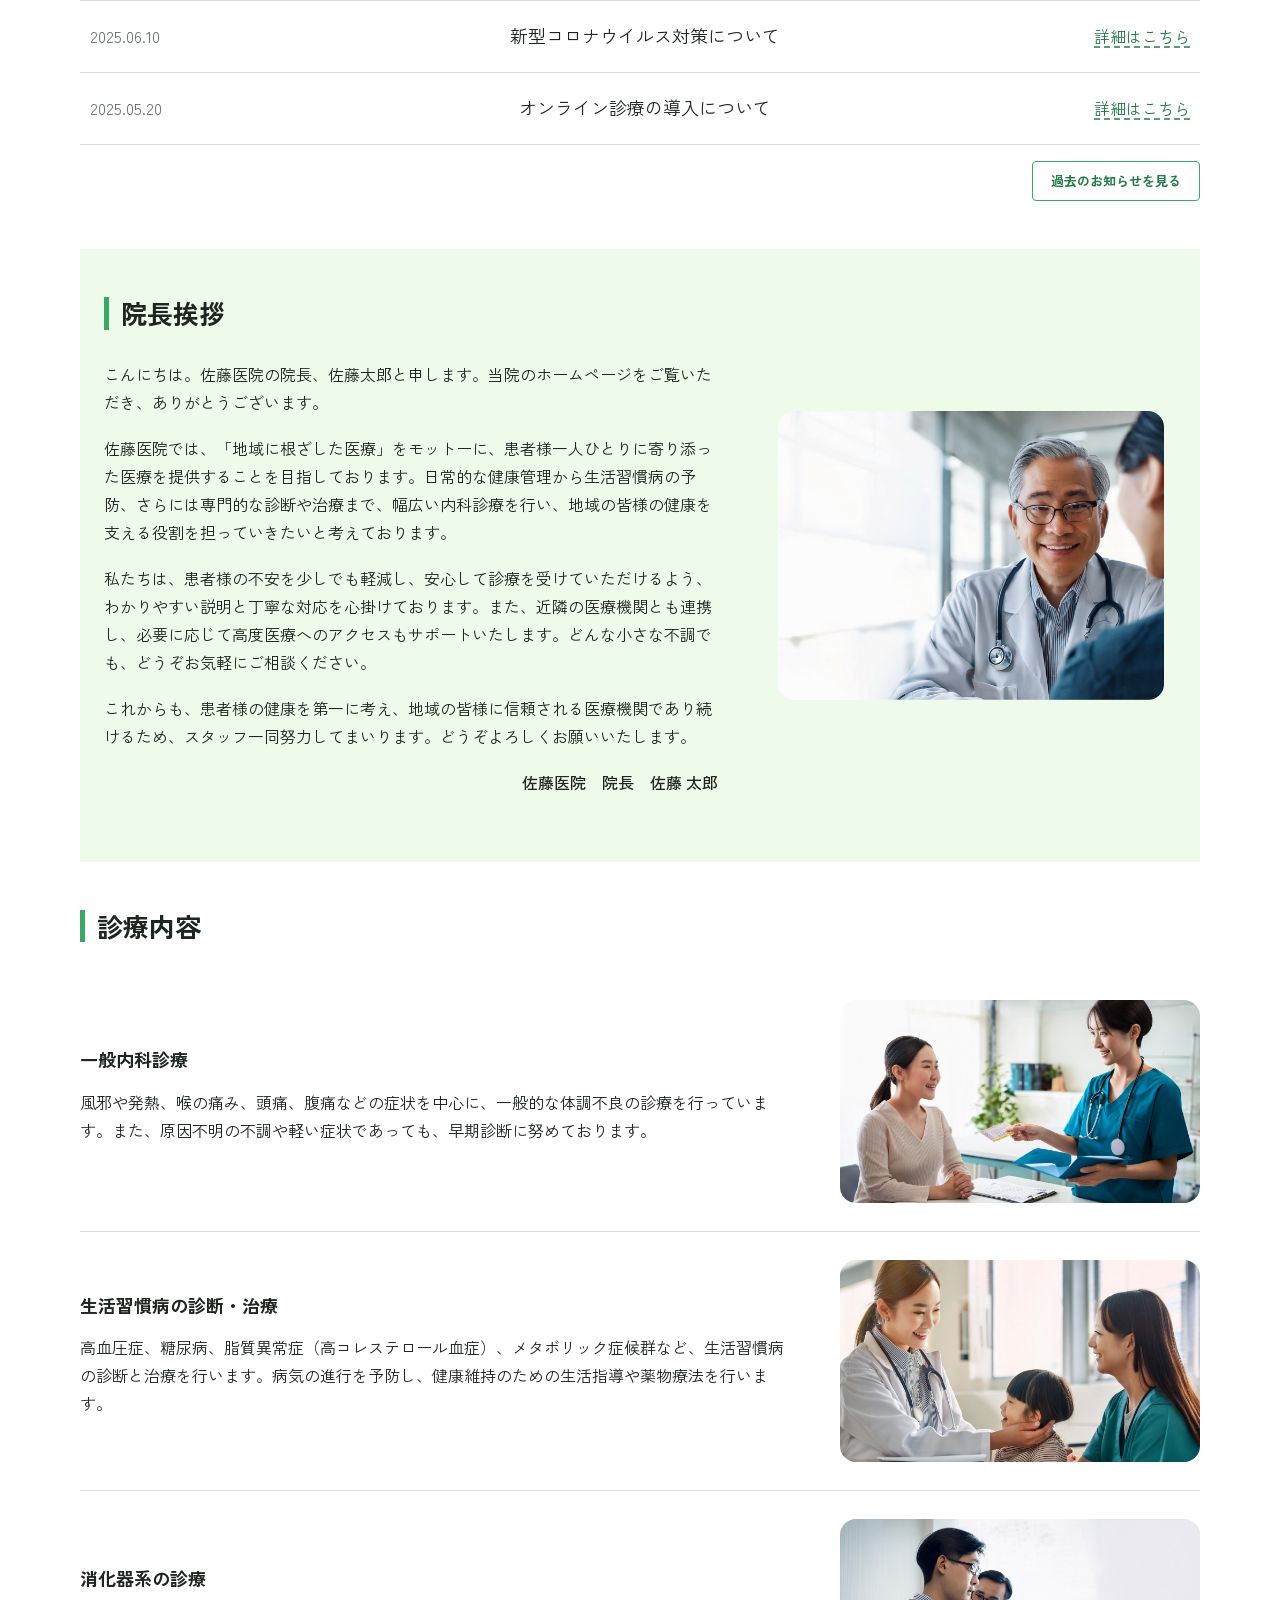
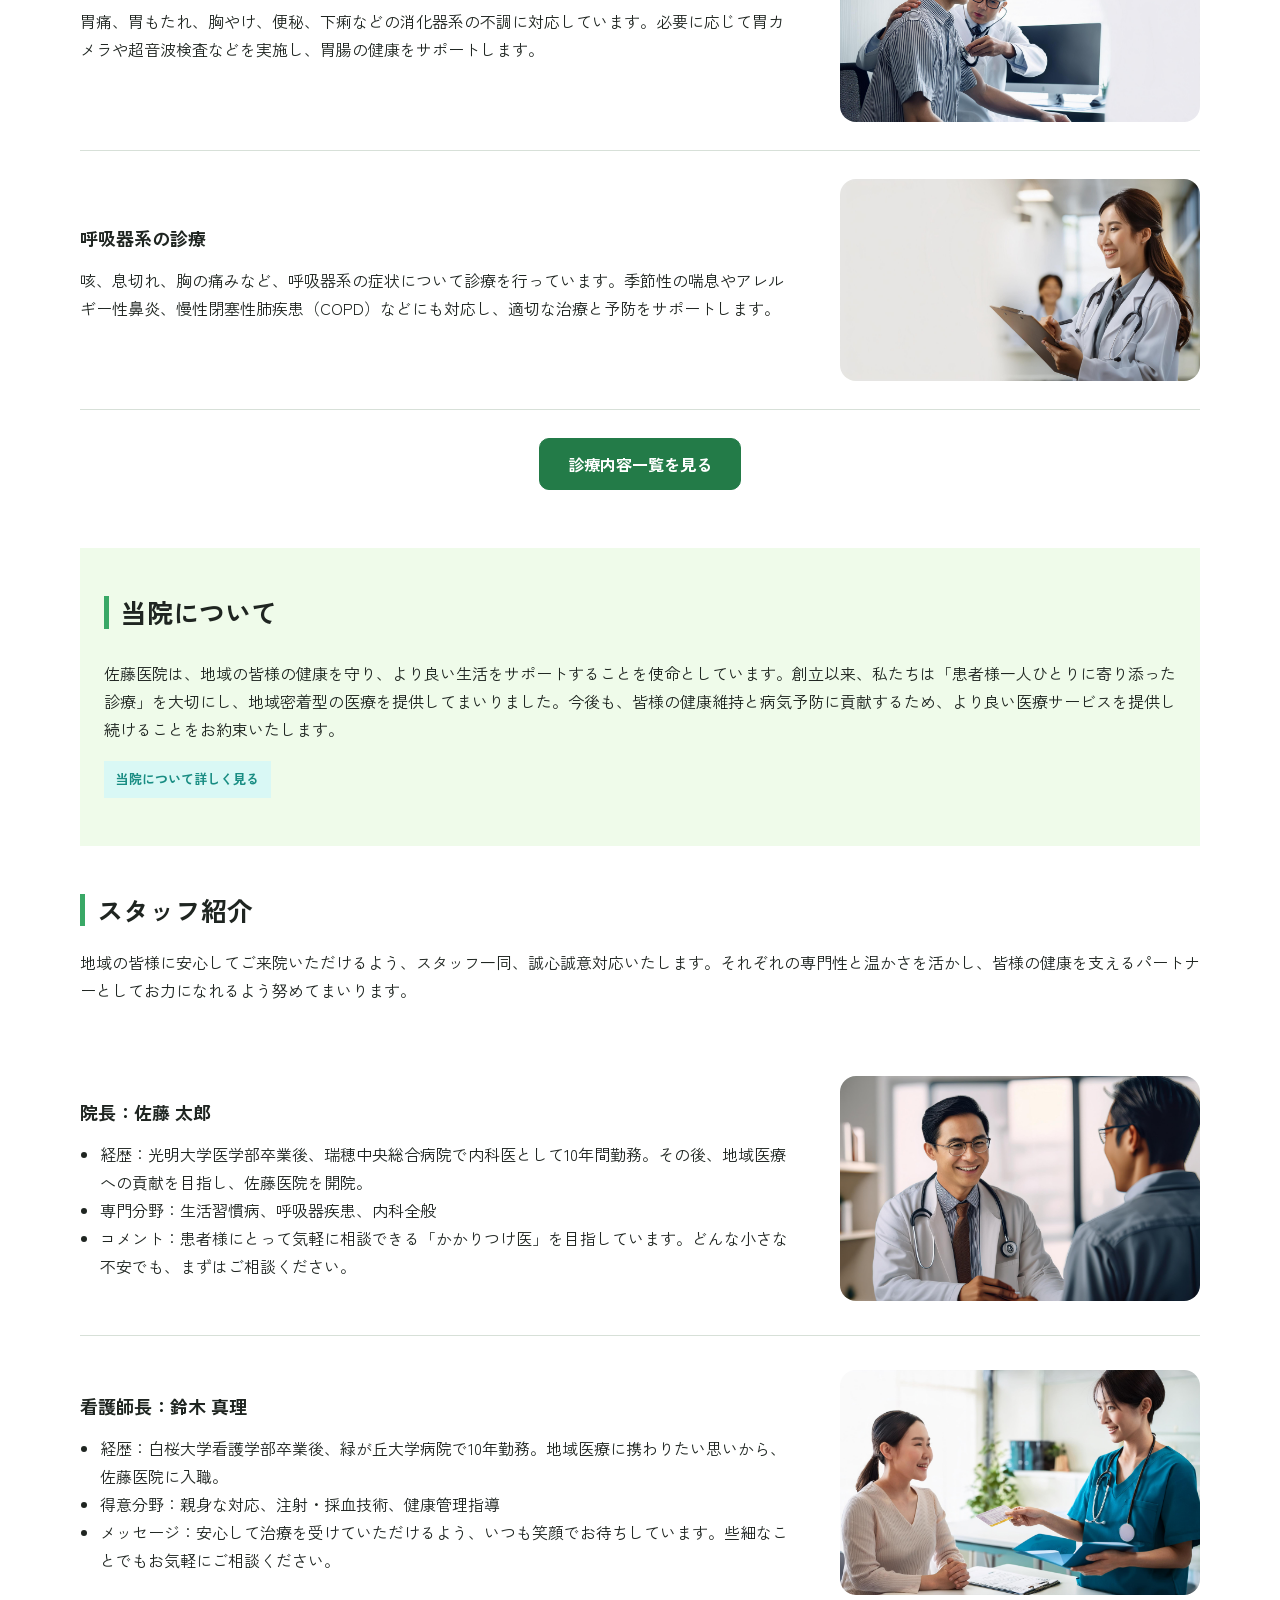
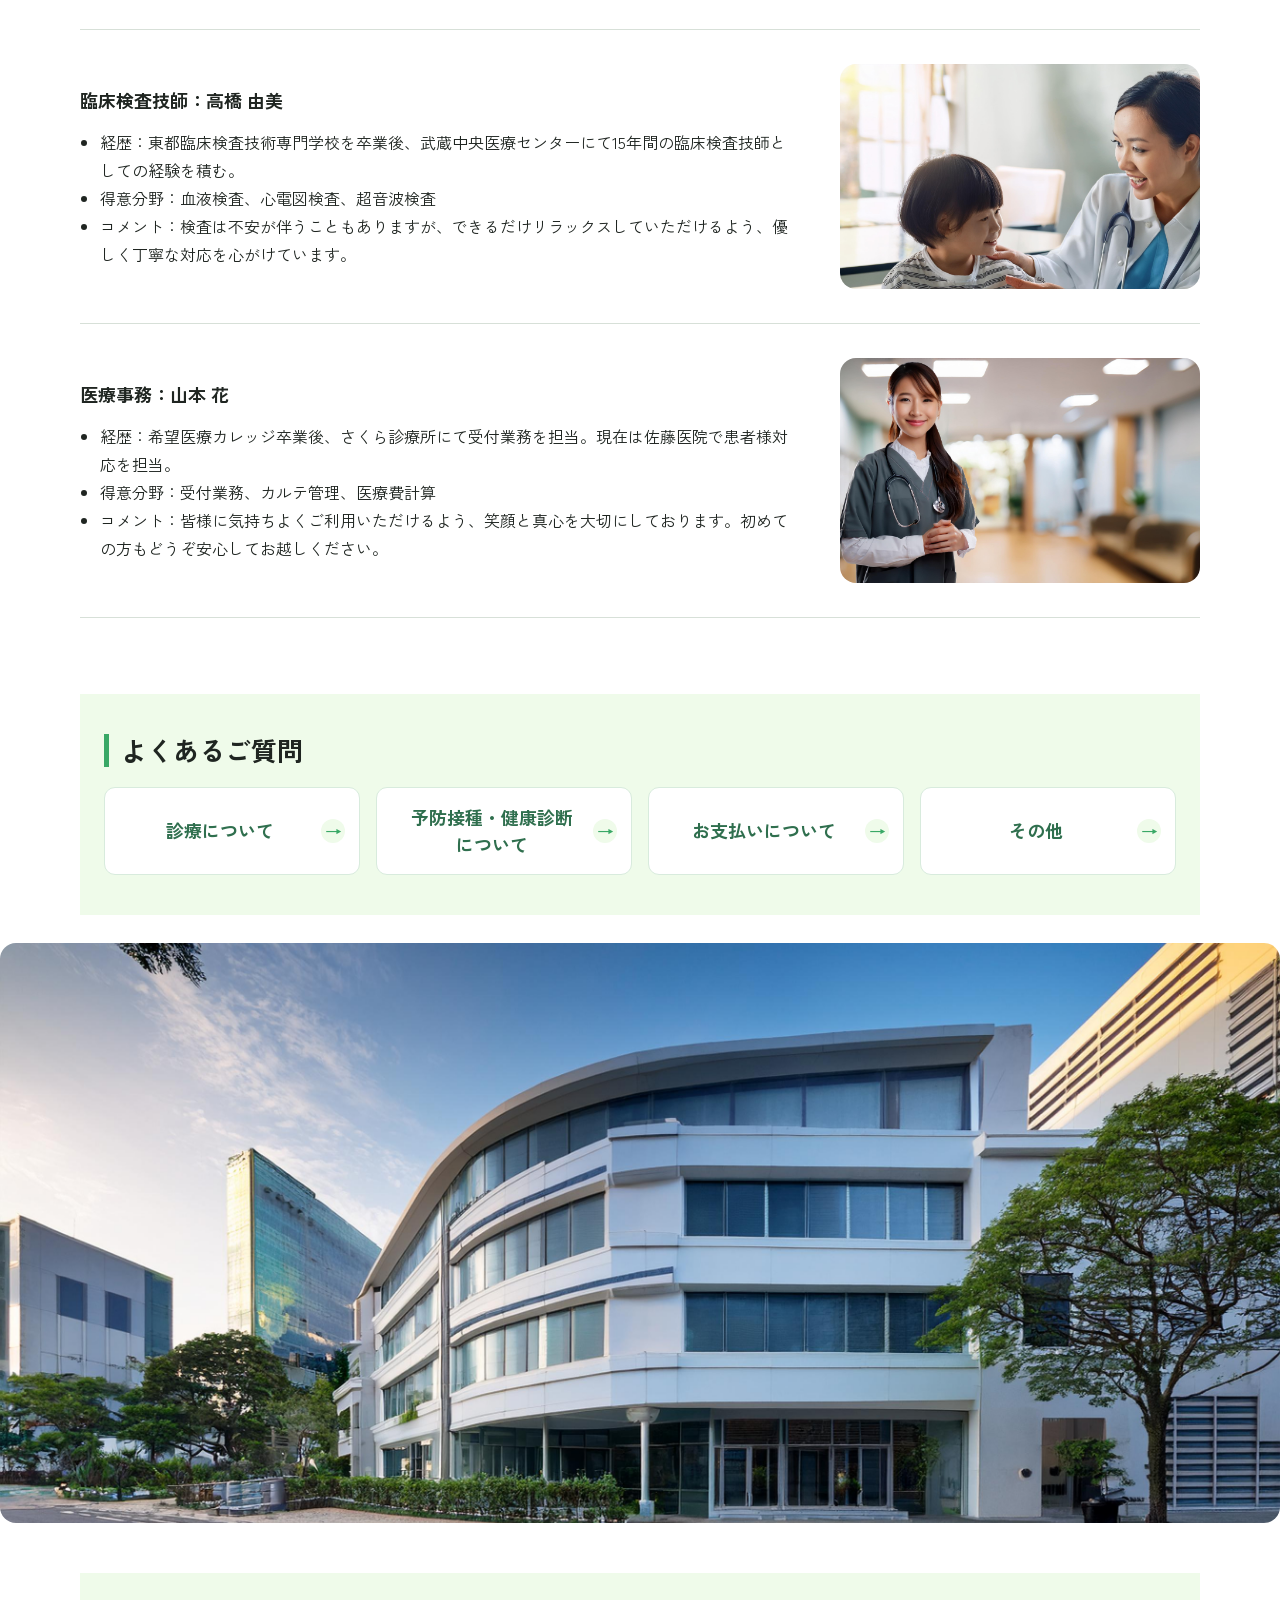
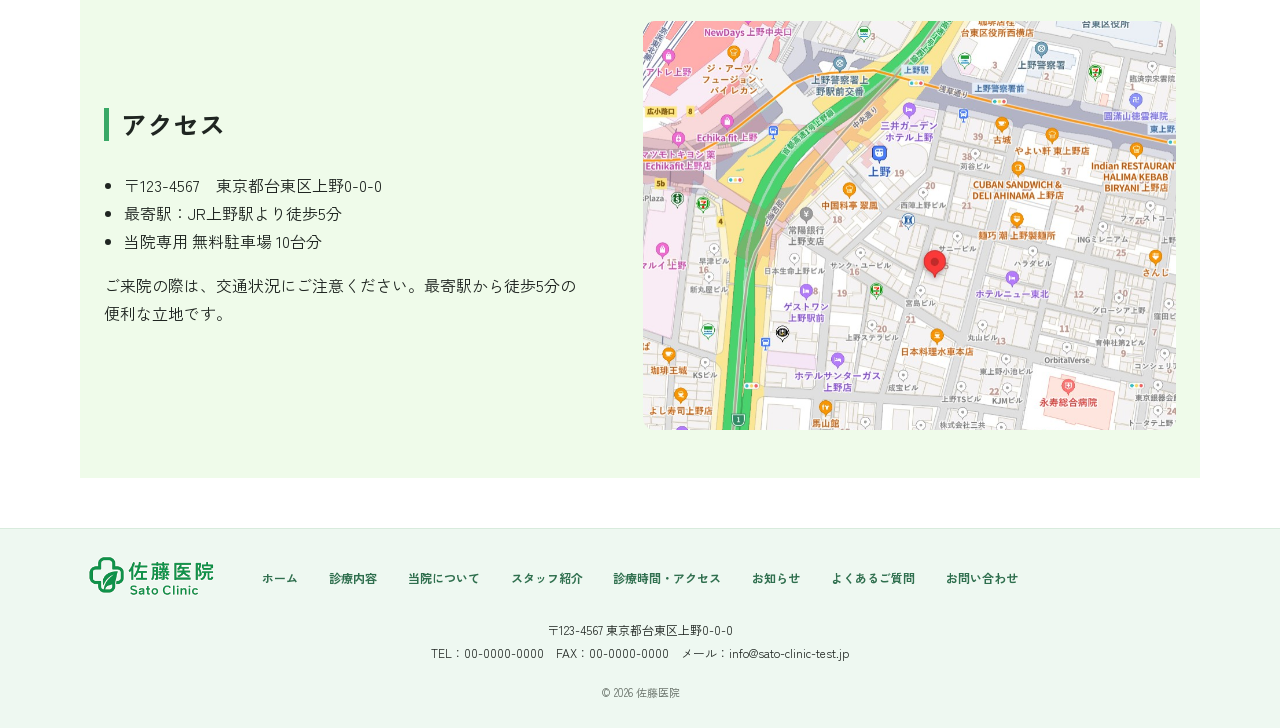
==== commit 5e901f33: "お知らせのリンクを正常にコミット" ====
--- a/index.html
+++ b/index.html
@@ -95,11 +95,11 @@
       <section id="news" class="section news-section">
         <h2 class="section-title">お知らせ</h2>
         <div class="news-list">
-          <a href="#"><time>2025.10.01</time><span>インフルエンザ予防接種について</span><em>詳細はこちら</em></a>
-          <a href="#"><time>2025.09.20</time><span>年末年始の休診について</span><em>詳細はこちら</em></a>
-          <a href="#"><time>2025.08.02</time><span>健康診断のご案内</span><em>詳細はこちら</em></a>
-          <a href="#"><time>2025.06.10</time><span>新型コロナウイルス対策について</span><em>詳細はこちら</em></a>
-          <a href="#"><time>2025.05.20</time><span>オンライン診療の導入について</span><em>詳細はこちら</em></a>
+          <a href="news.html#news-1"><time>2025.10.01</time><span>インフルエンザ予防接種について</span><em>詳細はこちら</em></a>
+          <a href="news.html#news-2"><time>2025.09.20</time><span>年末年始の休診について</span><em>詳細はこちら</em></a>
+          <a href="news.html#news-3"><time>2025.08.02</time><span>健康診断のご案内</span><em>詳細はこちら</em></a>
+          <a href="news.html#news-4"><time>2025.06.10</time><span>新型コロナウイルス対策について</span><em>詳細はこちら</em></a>
+          <a href="news.html#news-5"><time>2025.05.20</time><span>オンライン診療の導入について</span><em>詳細はこちら</em></a>
         </div>
         <div class="section-action"><a class="outline-button" href="#">過去のお知らせを見る</a></div>
       </section>
--- a/CSS/style.css
+++ b/CSS/style.css
@@ -357,12 +357,13 @@
 
 .news-list a {
   display: grid;
-  grid-template-columns: 150px 1fr 120px;
+  grid-template-columns: 150px minmax(0, 1fr) 140px;
   align-items: center;
-  gap: 20px;
-  padding: 14px 10px;
+  gap: 24px;
+  min-height: 72px;
+  padding: 16px 10px;
   border-bottom: 1px solid var(--line);
-  font-size: 14px
+  font-size: 18px
 }
 
 .news-list a:hover {
@@ -372,10 +373,25 @@
 .news-list em {
   justify-self: end;
   color: var(--green-dark);
+  font-size: 16px;
   font-style: normal;
   text-decoration: underline;
   text-decoration-style: dashed;
   text-underline-offset: 4px
+}
+
+.news-list time {
+  color: var(--muted);
+  font-size: 16px;
+  white-space: nowrap
+}
+
+.news-list span {
+  text-align: center
+}
+
+.news-article {
+  scroll-margin-top: var(--scroll-offset)
 }
 
 .section-action {
@@ -850,20 +866,28 @@
   }
 
   .news-list a {
-    grid-template-columns: 1fr 95px;
-    gap: 6px 14px;
-    padding: 13px 4px
+    grid-template-columns: 1fr;
+    gap: 6px;
+    min-height: 0;
+    padding: 14px 4px
   }
 
   .news-list time {
-    grid-column: 1/-1;
-    font-size: 12px;
-    color: var(--muted)
+    grid-column: auto;
+    font-size: 16px
+  }
+
+  .news-list span {
+    text-align: left;
+    font-size: 18px;
+    line-height: 1.5
   }
 
   .news-list em {
-    grid-column: 2;
-    grid-row: 2
+    grid-column: auto;
+    grid-row: auto;
+    justify-self: start;
+    font-size: 16px
   }
 
   .section-action {
@@ -930,7 +954,7 @@
 }
 
 .page-heading {
-  min-height: 240px;
+  min-height: 168px;
   padding: 44px 0 38px;
   border-bottom: 1px solid var(--theme-line);
   background: var(--green-soft)
@@ -970,12 +994,17 @@
   border-top: 1px solid var(--theme-line)
 }
 
-.page-body > .section:first-child {
-  padding-top: 48px
-}
-
-.page-body > .section:first-child.split-section {
+.subpage-main .page-body > .section:first-child {
+  padding-top: 64px;
+  padding-inline: 0
+}
+
+.subpage-main .page-body > .section:first-child.split-section {
   align-items: start
+}
+
+.subpage-main .page-body > .section:first-child .section-title {
+  margin-bottom: 30px
 }
 
 .page-body .section-title {
@@ -1201,7 +1230,7 @@
 
 @media (max-width:980px) {
   .page-heading {
-    min-height: 232px;
+    min-height: 168px;
     padding: 36px 0 30px
   }
 
@@ -1217,7 +1246,7 @@
 
 @media (max-width:720px) {
   .page-heading {
-    min-height: 232px
+    min-height: 176px
   }
 
   .page-title {
@@ -1228,8 +1257,12 @@
     padding-block: 36px
   }
 
-  .page-body > .section:first-child {
-    padding-top: 36px
+  .subpage-main .page-body > .section:first-child {
+    padding-top: 60px
+  }
+
+  .subpage-main .page-body > .section:first-child .section-title {
+    margin-bottom: 22px
   }
 
   .news-summary {
